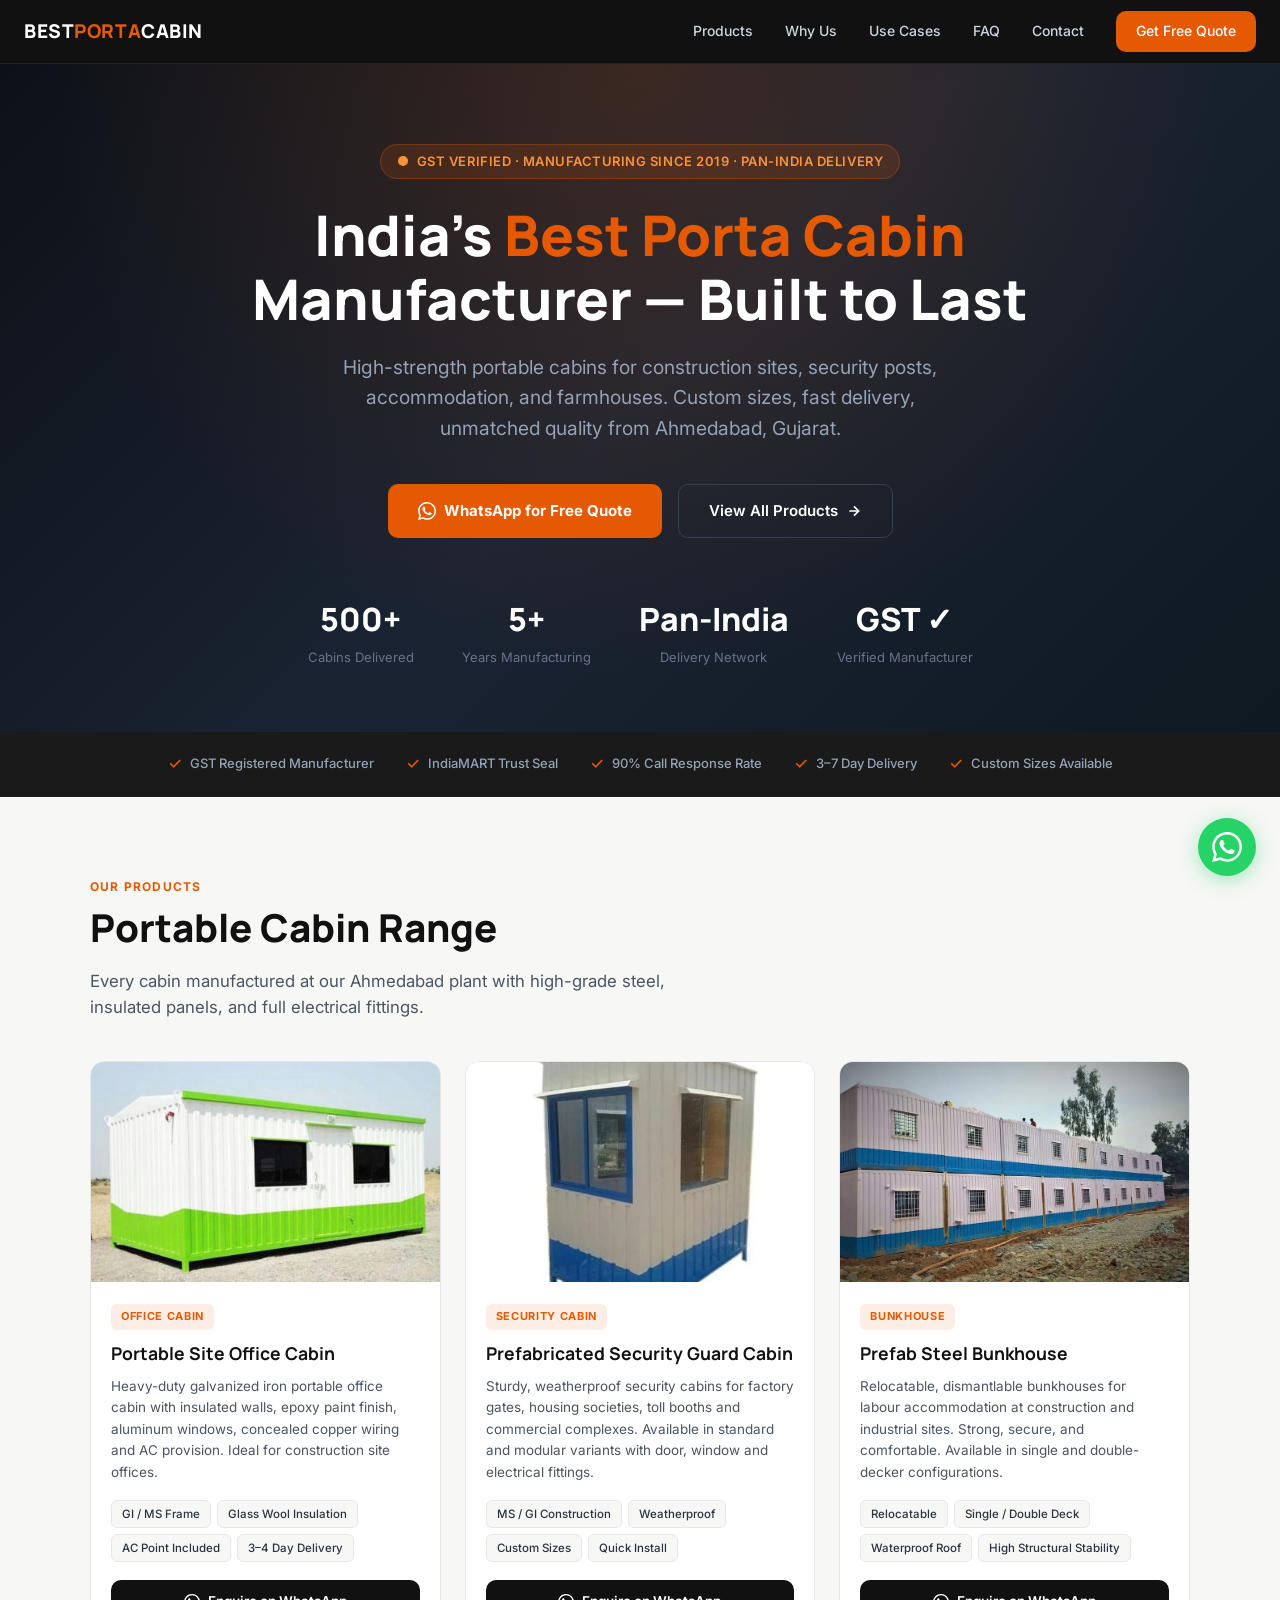
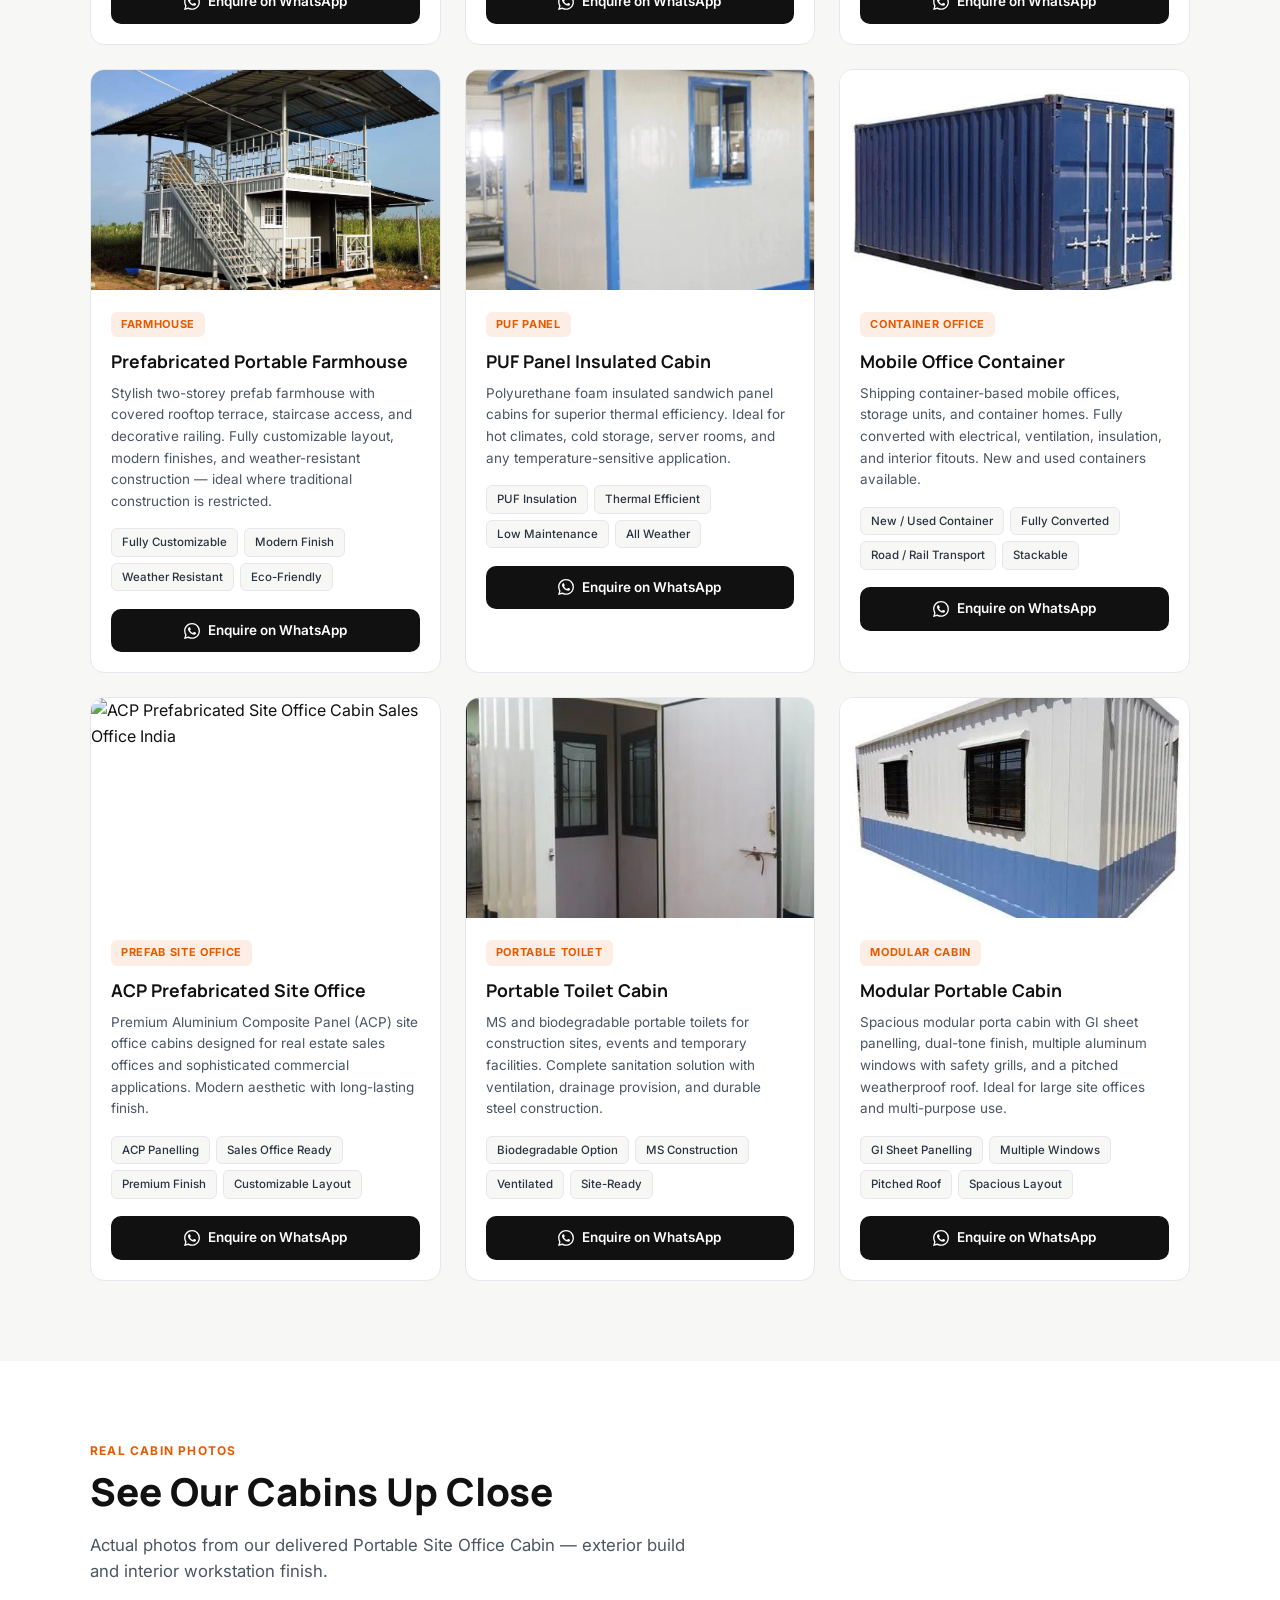
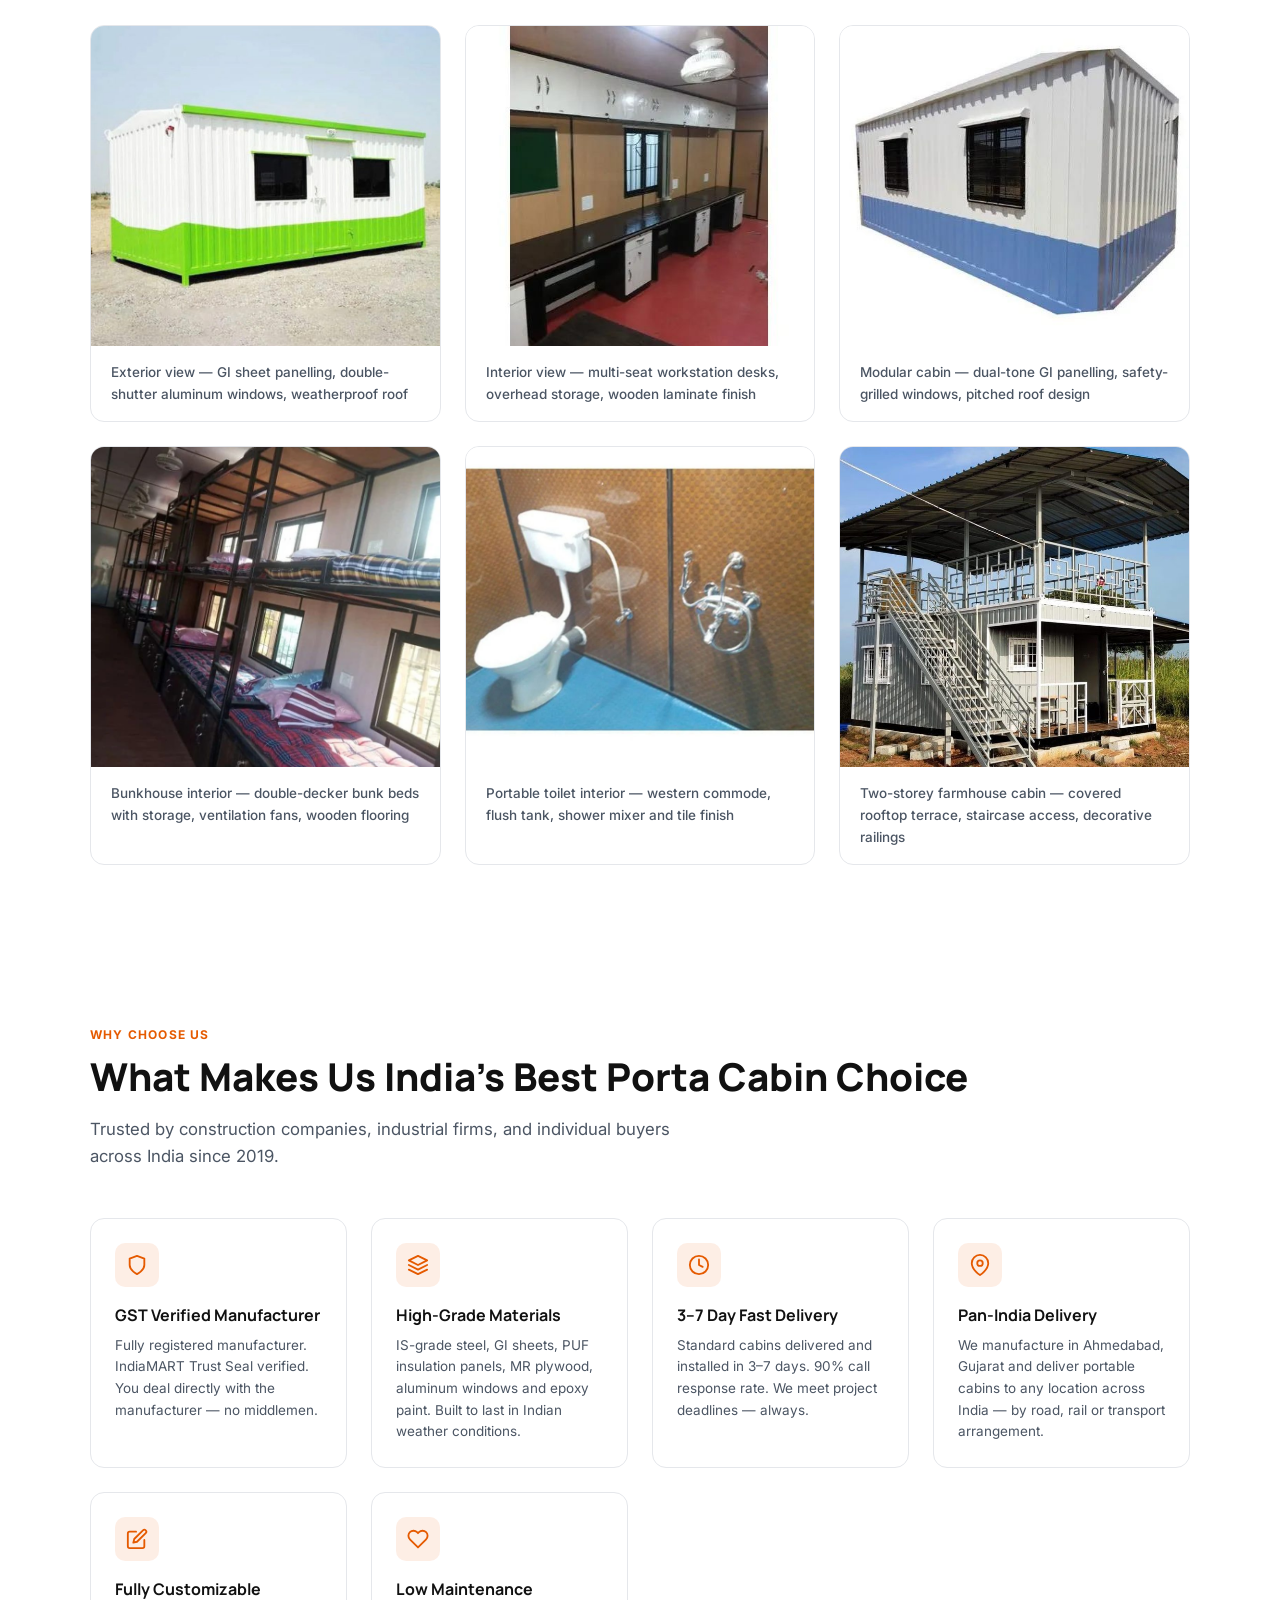
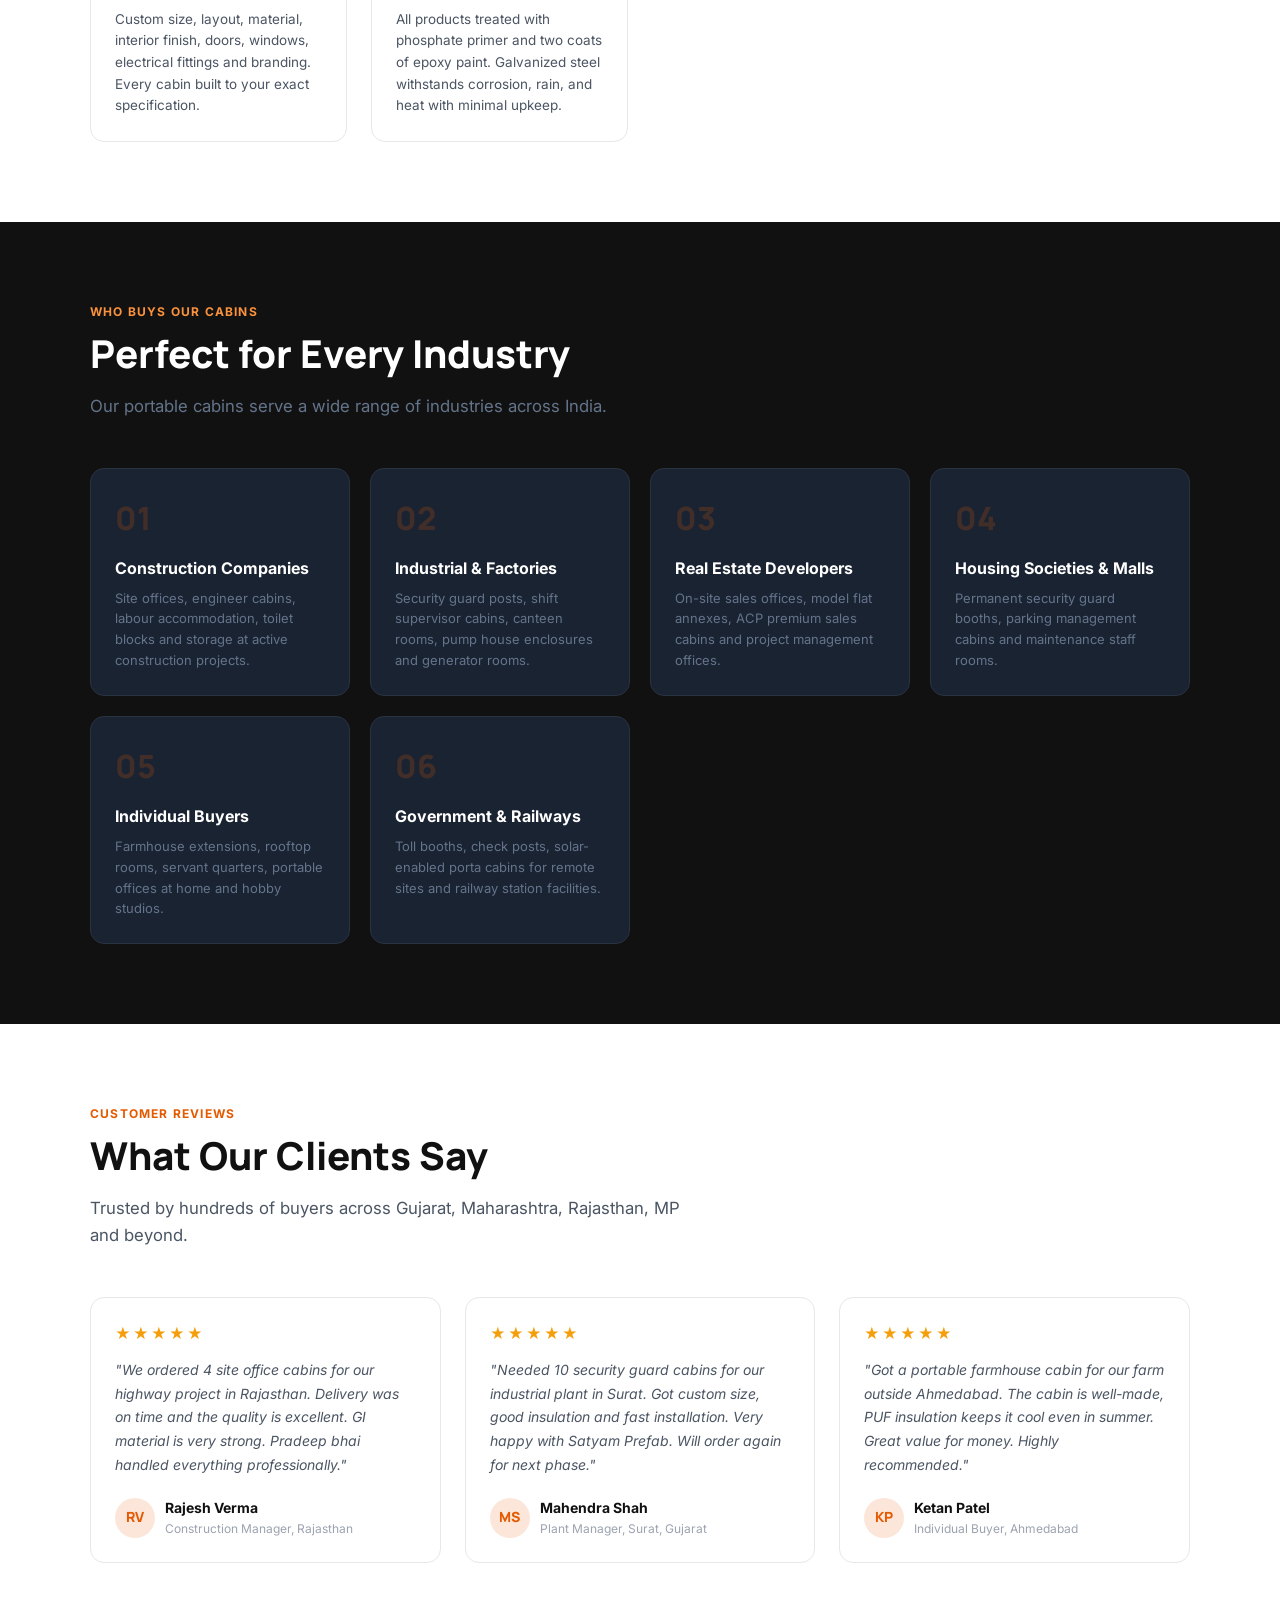
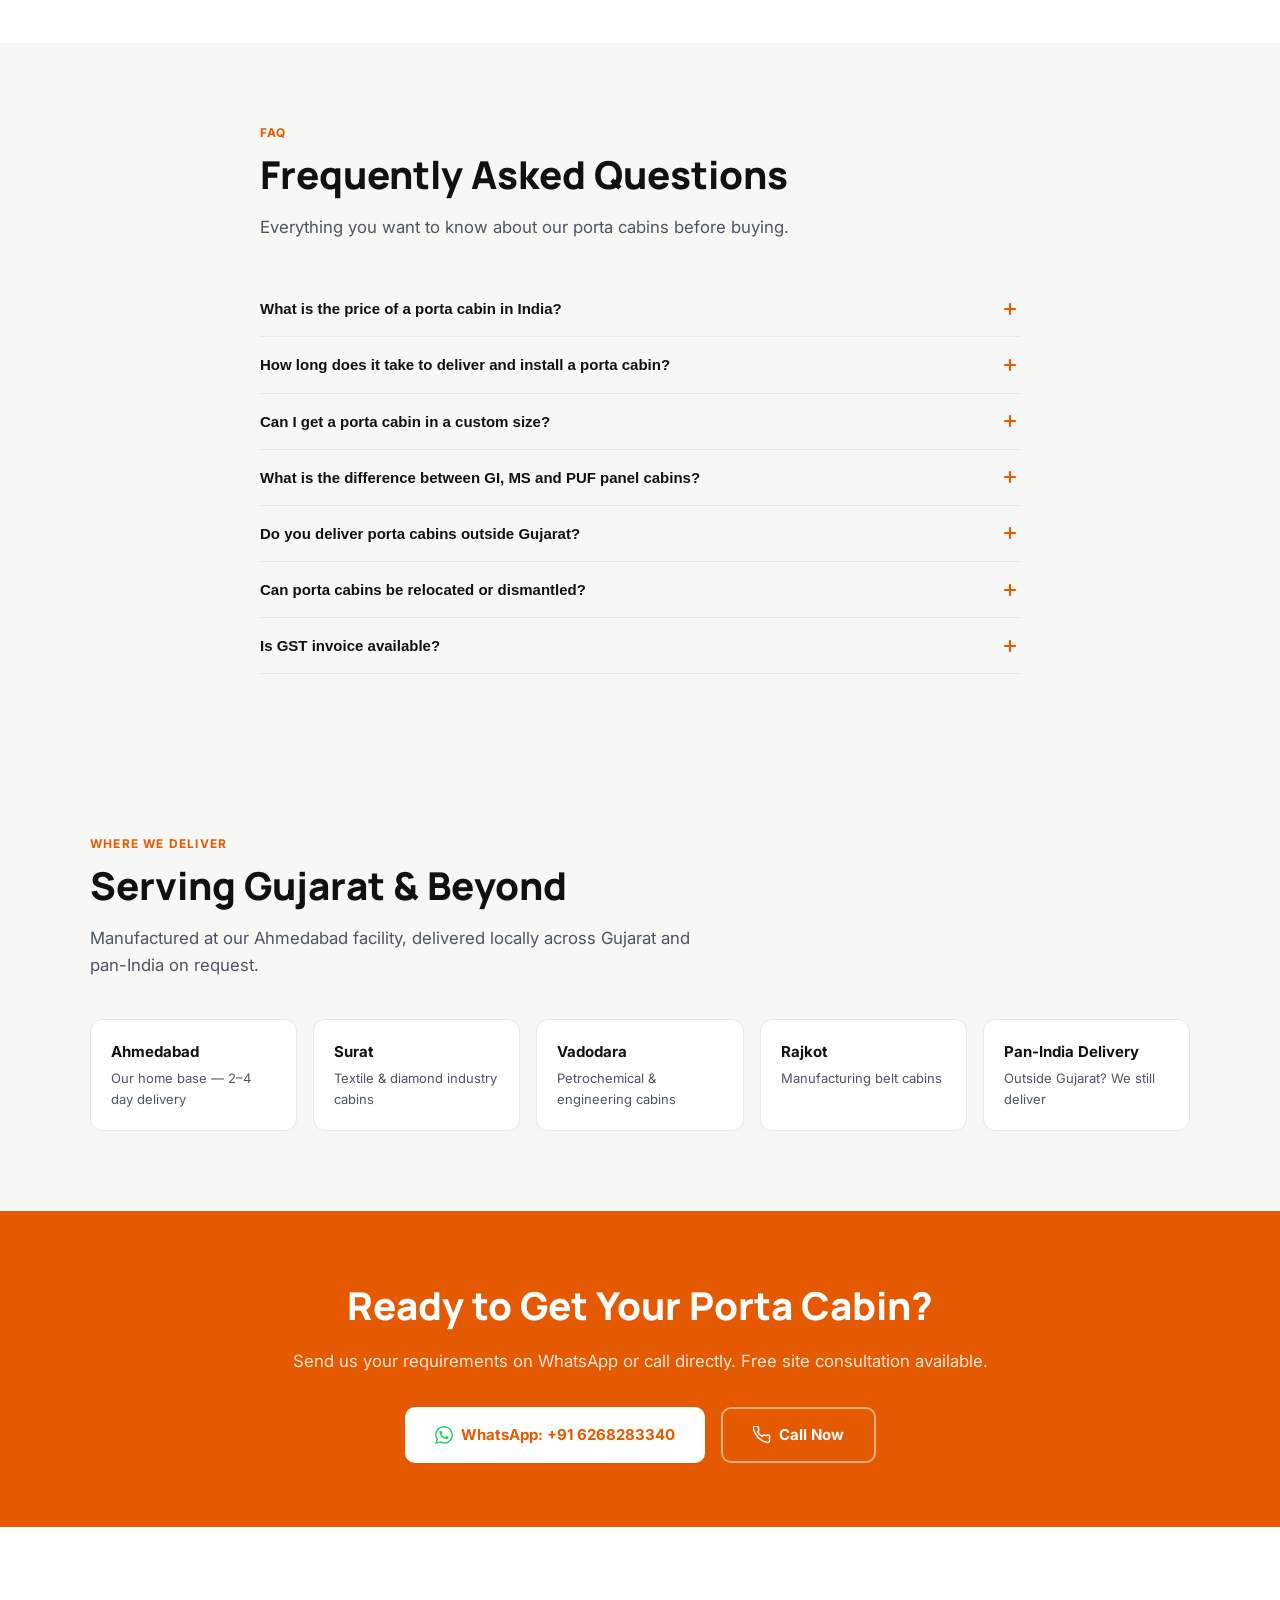
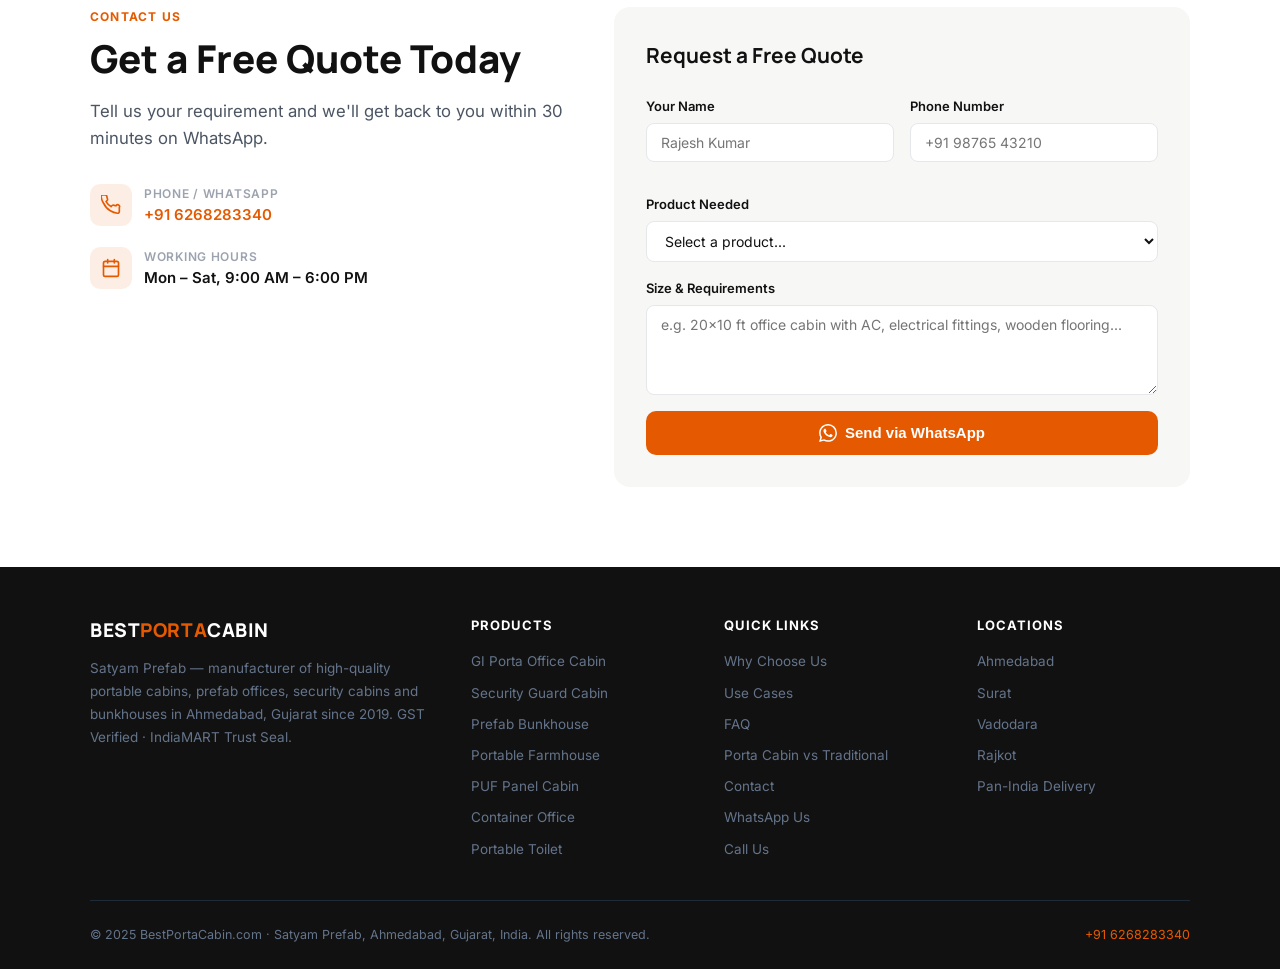
==== bestportacabin-site/index.html @ b705b00f "Add files via upload" ====
<!DOCTYPE html>
<html lang="en">
<head>
  <meta charset="UTF-8" />
  <meta name="viewport" content="width=device-width, initial-scale=1.0" />

  <!-- PRIMARY SEO -->
  <title>Best Porta Cabin Manufacturer in India | Satyam Prefab – Ahmedabad, Gujarat</title>
  <meta name="description" content="Satyam Prefab – India's trusted porta cabin manufacturer in Ahmedabad, Gujarat. High-quality portable office cabins, security guard cabins, bunkhouses, prefab houses & more. Get free quote now." />
  <meta name="keywords" content="porta cabin manufacturer India, portable cabin Ahmedabad, porta cabin Gujarat, portable security cabin, prefab site office cabin, bunkhouse manufacturer, portable farmhouse cabin, GI porta cabin, PUF panel cabin, best porta cabin India" />
  <meta name="robots" content="index, follow, max-image-preview:large, max-snippet:-1, max-video-preview:-1" />
  <link rel="canonical" href="https://www.bestportacabin.com/" />

  <!-- OPEN GRAPH -->
  <meta property="og:type" content="website" />
  <meta property="og:url" content="https://www.bestportacabin.com/" />
  <meta property="og:title" content="Best Porta Cabin Manufacturer in India | Satyam Prefab" />
  <meta property="og:description" content="Premium portable cabins for construction sites, security, accommodation & farmhouses. Manufacturer in Ahmedabad, Gujarat. Pan-India delivery." />
  <meta property="og:image" content="https://www.bestportacabin.com/images/portable-site-office-cabin-exterior-ahmedabad.jpg" />
  <meta property="og:locale" content="en_IN" />
  <meta property="og:site_name" content="Best Porta Cabin – Satyam Prefab" />

  <!-- TWITTER CARD -->
  <meta name="twitter:card" content="summary_large_image" />
  <meta name="twitter:title" content="Best Porta Cabin Manufacturer in India | Satyam Prefab" />
  <meta name="twitter:description" content="Premium portable cabins for offices, security, bunkhouses & farmhouses. Ahmedabad, Gujarat. Pan-India delivery." />
  <meta name="twitter:image" content="https://www.bestportacabin.com/images/portable-site-office-cabin-exterior-ahmedabad.jpg" />

  <!-- SCHEMA: LocalBusiness + Organization -->
  <script type="application/ld+json">
  {
    "@context": "https://schema.org",
    "@graph": [
      {
        "@type": "LocalBusiness",
        "@id": "https://www.bestportacabin.com/#localbusiness",
        "name": "Satyam Prefab – Best Porta Cabin",
        "description": "Manufacturer of high-quality portable cabins, prefab site offices, security guard cabins, bunkhouses, and farmhouse cabins in Ahmedabad, Gujarat, India.",
        "url": "https://www.bestportacabin.com/",
        "telephone": "+916268283340",
        "email": "info@bestportacabin.com",
        "foundingDate": "2019",
        "address": {
          "@type": "PostalAddress",
          "addressLocality": "Ahmedabad",
          "addressRegion": "Gujarat",
          "addressCountry": "IN"
        },
        "openingHoursSpecification": {
          "@type": "OpeningHoursSpecification",
          "dayOfWeek": ["Monday","Tuesday","Wednesday","Thursday","Friday","Saturday"],
          "opens": "09:00",
          "closes": "18:00"
        },
        "priceRange": "₹₹",
        "sameAs": []
      },
      {
        "@type": "WebSite",
        "@id": "https://www.bestportacabin.com/#website",
        "url": "https://www.bestportacabin.com/",
        "name": "Best Porta Cabin",
        "publisher": {"@id": "https://www.bestportacabin.com/#localbusiness"},
        "potentialAction": {
          "@type": "SearchAction",
          "target": {"@type": "EntryPoint","urlTemplate": "https://www.bestportacabin.com/?s={search_term_string}"},
          "query-input": "required name=search_term_string"
        }
      },
      {
        "@type": "FAQPage",
        "mainEntity": [
          {
            "@type": "Question",
            "name": "What is the price of a porta cabin in India?",
            "acceptedAnswer": {"@type": "Answer","text": "Porta cabin prices in India vary by size, material and type. Security cabins start from ₹40,000, office cabins from ₹1,05,000, bunkhouses from ₹1,02,000 and prefab farmhouses from ₹950 per sq ft. Contact us for a free custom quote."}
          },
          {
            "@type": "Question",
            "name": "How long does it take to install a porta cabin?",
            "acceptedAnswer": {"@type": "Answer","text": "Portable cabins are typically delivered and installed within 3–7 days depending on size and location. Our team handles complete installation at your site anywhere in India."}
          },
          {
            "@type": "Question",
            "name": "Can porta cabins be customized?",
            "acceptedAnswer": {"@type": "Answer","text": "Yes. We manufacture fully customized porta cabins to your required size, layout, material (GI, MS, PUF panel, ACP), electrical fittings, doors, windows and interior finish."}
          },
          {
            "@type": "Question",
            "name": "Do you deliver porta cabins across India?",
            "acceptedAnswer": {"@type": "Answer","text": "Yes, Satyam Prefab delivers portable cabins pan-India from our manufacturing unit in Ahmedabad, Gujarat. We serve construction companies, industrial firms, and individual buyers across all states."}
          },
          {
            "@type": "Question",
            "name": "What is a GI porta cabin?",
            "acceptedAnswer": {"@type": "Answer","text": "A GI (Galvanized Iron) porta cabin is built with galvanized steel sheets that are highly corrosion-resistant. These are ideal for long-term outdoor use at construction sites, factories and security posts."}
          },
          {
            "@type": "Question",
            "name": "What is a PUF panel cabin?",
            "acceptedAnswer": {"@type": "Answer","text": "A PUF (Polyurethane Foam) panel cabin uses insulated sandwich panels that provide excellent thermal insulation, making them ideal for hot and cold climates. They are widely used for offices, accommodation and cold storage."}
          }
        ]
      }
    ]
  }
  </script>

  <!-- FONTS -->
  <link rel="preconnect" href="https://fonts.googleapis.com" />
  <link rel="preconnect" href="https://fonts.gstatic.com" crossorigin />
  <link href="https://fonts.googleapis.com/css2?family=Inter:wght@400;500;600;700&family=Manrope:wght@700;800&display=swap" rel="stylesheet" />

  <link rel="stylesheet" href="styles.css" />
</head>
<body>

<!-- NAVIGATION -->
<nav>
  <a href="#" class="nav-logo">Best<span>Porta</span>Cabin</a>
  <div class="nav-links">
    <a href="#products">Products</a>
    <a href="#why-us">Why Us</a>
    <a href="#use-cases">Use Cases</a>
    <a href="#faq">FAQ</a>
    <a href="#contact">Contact</a>
    <a href="https://wa.me/916268283340?text=Hello%2C%20I%20am%20interested%20in%20porta%20cabin%20enquiry" target="_blank" rel="noopener" class="nav-cta">Get Free Quote</a>
  </div>
  <div class="hamburger" onclick="toggleMenu()" aria-label="Open menu">
    <span></span><span></span><span></span>
  </div>
</nav>

<div class="mobile-menu" id="mobileMenu">
  <a href="#products" onclick="closeMenu()">Products</a>
  <a href="#why-us" onclick="closeMenu()">Why Us</a>
  <a href="#use-cases" onclick="closeMenu()">Use Cases</a>
  <a href="#faq" onclick="closeMenu()">FAQ</a>
  <a href="#contact" onclick="closeMenu()">Contact</a>
  <a href="https://wa.me/916268283340?text=Hello%2C%20I%20am%20interested%20in%20porta%20cabin%20enquiry" target="_blank" rel="noopener" style="color: #25D366 !important;">WhatsApp Us</a>
</div>

<!-- HERO -->
<section class="hero" aria-label="Hero section">
  <div class="hero-tag">
    <svg width="12" height="12" viewBox="0 0 12 12" fill="currentColor"><circle cx="6" cy="6" r="5"/></svg>
    GST Verified · Manufacturing Since 2019 · Pan-India Delivery
  </div>
  <h1>India's <em>Best Porta Cabin</em> Manufacturer — Built to Last</h1>
  <p class="hero-sub">High-strength portable cabins for construction sites, security posts, accommodation, and farmhouses. Custom sizes, fast delivery, unmatched quality from Ahmedabad, Gujarat.</p>
  <div class="hero-btns">
    <a href="https://wa.me/916268283340?text=Hello%2C%20I%20want%20a%20free%20quote%20for%20a%20porta%20cabin" target="_blank" rel="noopener" class="btn-primary">
      <svg width="18" height="18" viewBox="0 0 24 24" fill="currentColor"><path d="M17.472 14.382c-.297-.149-1.758-.867-2.03-.967-.273-.099-.471-.148-.67.15-.197.297-.767.966-.94 1.164-.173.199-.347.223-.644.075-.297-.15-1.255-.463-2.39-1.475-.883-.788-1.48-1.761-1.653-2.059-.173-.297-.018-.458.13-.606.134-.133.298-.347.446-.52.149-.174.198-.298.298-.497.099-.198.05-.371-.025-.52-.075-.149-.669-1.612-.916-2.207-.242-.579-.487-.5-.669-.51a12.8 12.8 0 00-.57-.01c-.198 0-.52.074-.792.372-.272.297-1.04 1.016-1.04 2.479 0 1.462 1.065 2.875 1.213 3.074.149.198 2.096 3.2 5.077 4.487.709.306 1.262.489 1.694.625.712.227 1.36.195 1.871.118.571-.085 1.758-.719 2.006-1.413.248-.694.248-1.289.173-1.413-.074-.124-.272-.198-.57-.347m-5.421 7.403h-.004a9.87 9.87 0 01-5.031-1.378l-.361-.214-3.741.982.998-3.648-.235-.374a9.86 9.86 0 01-1.51-5.26c.001-5.45 4.436-9.884 9.888-9.884 2.64 0 5.122 1.03 6.988 2.898a9.825 9.825 0 012.893 6.994c-.003 5.45-4.437 9.884-9.885 9.884m8.413-18.297A11.815 11.815 0 0012.05 0C5.495 0 .16 5.335.157 11.892c0 2.096.547 4.142 1.588 5.945L.057 24l6.305-1.654a11.882 11.882 0 005.683 1.448h.005c6.554 0 11.89-5.335 11.893-11.893a11.821 11.821 0 00-3.48-8.413z"/></svg>
      WhatsApp for Free Quote
    </a>
    <a href="#products" class="btn-outline">
      View All Products
      <svg width="16" height="16" viewBox="0 0 24 24" fill="none" stroke="currentColor" stroke-width="2.5"><path d="M5 12h14M12 5l7 7-7 7"/></svg>
    </a>
  </div>
  <div class="hero-stats">
    <div class="hero-stat">
      <div class="hero-stat-num">500+</div>
      <div class="hero-stat-lbl">Cabins Delivered</div>
    </div>
    <div class="hero-stat">
      <div class="hero-stat-num">5+</div>
      <div class="hero-stat-lbl">Years Manufacturing</div>
    </div>
    <div class="hero-stat">
      <div class="hero-stat-num">Pan-India</div>
      <div class="hero-stat-lbl">Delivery Network</div>
    </div>
    <div class="hero-stat">
      <div class="hero-stat-num">GST ✓</div>
      <div class="hero-stat-lbl">Verified Manufacturer</div>
    </div>
  </div>
</section>

<!-- TRUST BAR -->
<div class="trust-bar">
  <div class="trust-item"><span class="trust-icon">✓</span> GST Registered Manufacturer</div>
  <div class="trust-item"><span class="trust-icon">✓</span> IndiaMART Trust Seal</div>
  <div class="trust-item"><span class="trust-icon">✓</span> 90% Call Response Rate</div>
  <div class="trust-item"><span class="trust-icon">✓</span> 3–7 Day Delivery</div>
  <div class="trust-item"><span class="trust-icon">✓</span> Custom Sizes Available</div>
</div>

<!-- PRODUCTS -->
<section id="products">
  <div class="container">
    <div class="products-header">
      <div>
        <div class="section-eyebrow">Our Products</div>
        <h2 class="section-title">Portable Cabin Range</h2>
        <p class="section-sub">Every cabin manufactured at our Ahmedabad plant with high-grade steel, insulated panels, and full electrical fittings.</p>
      </div>
    </div>
    <div class="product-grid">

      <!-- Product 1 -->
      <article class="product-card" itemscope itemtype="https://schema.org/Product">
        <img class="product-img" src="images/portable-site-office-cabin-exterior-ahmedabad.jpg" alt="Portable Site Office Cabin - Green & White GI Porta Cabin Manufacturer Ahmedabad" loading="lazy" itemprop="image" />
        <div class="product-body">
          <span class="product-tag">Office Cabin</span>
          <h3 class="product-name" itemprop="name">Portable Site Office Cabin</h3>
          <p class="product-desc" itemprop="description">Heavy-duty galvanized iron portable office cabin with insulated walls, epoxy paint finish, aluminum windows, concealed copper wiring and AC provision. Ideal for construction site offices.</p>
          <div class="product-specs">
            <span class="spec-chip">GI / MS Frame</span>
            <span class="spec-chip">Glass Wool Insulation</span>
            <span class="spec-chip">AC Point Included</span>
            <span class="spec-chip">3–4 Day Delivery</span>
          </div>
          <a href="https://wa.me/916268283340?text=Hello%2C%20I%20am%20interested%20in%20GI%20Porta%20Office%20Cabin%20enquiry" target="_blank" rel="noopener" class="product-cta">
            <svg viewBox="0 0 24 24"><path d="M17.472 14.382c-.297-.149-1.758-.867-2.03-.967-.273-.099-.471-.148-.67.15-.197.297-.767.966-.94 1.164-.173.199-.347.223-.644.075-.297-.15-1.255-.463-2.39-1.475-.883-.788-1.48-1.761-1.653-2.059-.173-.297-.018-.458.13-.606.134-.133.298-.347.446-.52.149-.174.198-.298.298-.497.099-.198.05-.371-.025-.52-.075-.149-.669-1.612-.916-2.207-.242-.579-.487-.5-.669-.51a12.8 12.8 0 00-.57-.01c-.198 0-.52.074-.792.372-.272.297-1.04 1.016-1.04 2.479 0 1.462 1.065 2.875 1.213 3.074.149.198 2.096 3.2 5.077 4.487.709.306 1.262.489 1.694.625.712.227 1.36.195 1.871.118.571-.085 1.758-.719 2.006-1.413.248-.694.248-1.289.173-1.413-.074-.124-.272-.198-.57-.347m-5.421 7.403h-.004a9.87 9.87 0 01-5.031-1.378l-.361-.214-3.741.982.998-3.648-.235-.374a9.86 9.86 0 01-1.51-5.26c.001-5.45 4.436-9.884 9.888-9.884 2.64 0 5.122 1.03 6.988 2.898a9.825 9.825 0 012.893 6.994c-.003 5.45-4.437 9.884-9.885 9.884m8.413-18.297A11.815 11.815 0 0012.05 0C5.495 0 .16 5.335.157 11.892c0 2.096.547 4.142 1.588 5.945L.057 24l6.305-1.654a11.882 11.882 0 005.683 1.448h.005c6.554 0 11.89-5.335 11.893-11.893a11.821 11.821 0 00-3.48-8.413z"/></svg>
            Enquire on WhatsApp
          </a>
        </div>
      </article>

      <!-- Product 2 -->
      <article class="product-card" itemscope itemtype="https://schema.org/Product">
        <img class="product-img" src="images/security-readymade-cabin-beige-blue.jpg" alt="Security Readymade Cabin - Beige and Blue Portable Guard Cabin Ahmedabad" loading="lazy" itemprop="image" />
        <div class="product-body">
          <span class="product-tag">Security Cabin</span>
          <h3 class="product-name" itemprop="name">Prefabricated Security Guard Cabin</h3>
          <p class="product-desc" itemprop="description">Sturdy, weatherproof security cabins for factory gates, housing societies, toll booths and commercial complexes. Available in standard and modular variants with door, window and electrical fittings.</p>
          <div class="product-specs">
            <span class="spec-chip">MS / GI Construction</span>
            <span class="spec-chip">Weatherproof</span>
            <span class="spec-chip">Custom Sizes</span>
            <span class="spec-chip">Quick Install</span>
          </div>
          <a href="https://wa.me/916268283340?text=Hello%2C%20I%20am%20interested%20in%20Security%20Guard%20Cabin%20enquiry" target="_blank" rel="noopener" class="product-cta">
            <svg viewBox="0 0 24 24"><path d="M17.472 14.382c-.297-.149-1.758-.867-2.03-.967-.273-.099-.471-.148-.67.15-.197.297-.767.966-.94 1.164-.173.199-.347.223-.644.075-.297-.15-1.255-.463-2.39-1.475-.883-.788-1.48-1.761-1.653-2.059-.173-.297-.018-.458.13-.606.134-.133.298-.347.446-.52.149-.174.198-.298.298-.497.099-.198.05-.371-.025-.52-.075-.149-.669-1.612-.916-2.207-.242-.579-.487-.5-.669-.51a12.8 12.8 0 00-.57-.01c-.198 0-.52.074-.792.372-.272.297-1.04 1.016-1.04 2.479 0 1.462 1.065 2.875 1.213 3.074.149.198 2.096 3.2 5.077 4.487.709.306 1.262.489 1.694.625.712.227 1.36.195 1.871.118.571-.085 1.758-.719 2.006-1.413.248-.694.248-1.289.173-1.413-.074-.124-.272-.198-.57-.347m-5.421 7.403h-.004a9.87 9.87 0 01-5.031-1.378l-.361-.214-3.741.982.998-3.648-.235-.374a9.86 9.86 0 01-1.51-5.26c.001-5.45 4.436-9.884 9.888-9.884 2.64 0 5.122 1.03 6.988 2.898a9.825 9.825 0 012.893 6.994c-.003 5.45-4.437 9.884-9.885 9.884m8.413-18.297A11.815 11.815 0 0012.05 0C5.495 0 .16 5.335.157 11.892c0 2.096.547 4.142 1.588 5.945L.057 24l6.305-1.654a11.882 11.882 0 005.683 1.448h.005c6.554 0 11.89-5.335 11.893-11.893a11.821 11.821 0 00-3.48-8.413z"/></svg>
            Enquire on WhatsApp
          </a>
        </div>
      </article>

      <!-- Product 3 -->
      <article class="product-card" itemscope itemtype="https://schema.org/Product">
        <img class="product-img" src="images/bunkhouse-cabin-double-decker-exterior.jpg" alt="Prefab Steel Bunkhouse - Double Decker Labour Accommodation Cabin Ahmedabad" loading="lazy" itemprop="image" />
        <div class="product-body">
          <span class="product-tag">Bunkhouse</span>
          <h3 class="product-name" itemprop="name">Prefab Steel Bunkhouse</h3>
          <p class="product-desc" itemprop="description">Relocatable, dismantlable bunkhouses for labour accommodation at construction and industrial sites. Strong, secure, and comfortable. Available in single and double-decker configurations.</p>
          <div class="product-specs">
            <span class="spec-chip">Relocatable</span>
            <span class="spec-chip">Single / Double Deck</span>
            <span class="spec-chip">Waterproof Roof</span>
            <span class="spec-chip">High Structural Stability</span>
          </div>
          <a href="https://wa.me/916268283340?text=Hello%2C%20I%20am%20interested%20in%20Bunkhouse%20enquiry" target="_blank" rel="noopener" class="product-cta">
            <svg viewBox="0 0 24 24"><path d="M17.472 14.382c-.297-.149-1.758-.867-2.03-.967-.273-.099-.471-.148-.67.15-.197.297-.767.966-.94 1.164-.173.199-.347.223-.644.075-.297-.15-1.255-.463-2.39-1.475-.883-.788-1.48-1.761-1.653-2.059-.173-.297-.018-.458.13-.606.134-.133.298-.347.446-.52.149-.174.198-.298.298-.497.099-.198.05-.371-.025-.52-.075-.149-.669-1.612-.916-2.207-.242-.579-.487-.5-.669-.51a12.8 12.8 0 00-.57-.01c-.198 0-.52.074-.792.372-.272.297-1.04 1.016-1.04 2.479 0 1.462 1.065 2.875 1.213 3.074.149.198 2.096 3.2 5.077 4.487.709.306 1.262.489 1.694.625.712.227 1.36.195 1.871.118.571-.085 1.758-.719 2.006-1.413.248-.694.248-1.289.173-1.413-.074-.124-.272-.198-.57-.347m-5.421 7.403h-.004a9.87 9.87 0 01-5.031-1.378l-.361-.214-3.741.982.998-3.648-.235-.374a9.86 9.86 0 01-1.51-5.26c.001-5.45 4.436-9.884 9.888-9.884 2.64 0 5.122 1.03 6.988 2.898a9.825 9.825 0 012.893 6.994c-.003 5.45-4.437 9.884-9.885 9.884m8.413-18.297A11.815 11.815 0 0012.05 0C5.495 0 .16 5.335.157 11.892c0 2.096.547 4.142 1.588 5.945L.057 24l6.305-1.654a11.882 11.882 0 005.683 1.448h.005c6.554 0 11.89-5.335 11.893-11.893a11.821 11.821 0 00-3.48-8.413z"/></svg>
            Enquire on WhatsApp
          </a>
        </div>
      </article>

      <!-- Product 4 -->
      <article class="product-card" itemscope itemtype="https://schema.org/Product">
        <img class="product-img" src="images/prefabricated-portable-farmhouse-rooftop-terrace.jpg" alt="Prefabricated Portable Farmhouse - Two Storey Cabin with Rooftop Terrace and Staircase" loading="lazy" itemprop="image" />
        <div class="product-body">
          <span class="product-tag">Farmhouse</span>
          <h3 class="product-name" itemprop="name">Prefabricated Portable Farmhouse</h3>
          <p class="product-desc" itemprop="description">Stylish two-storey prefab farmhouse with covered rooftop terrace, staircase access, and decorative railing. Fully customizable layout, modern finishes, and weather-resistant construction — ideal where traditional construction is restricted.</p>
          <div class="product-specs">
            <span class="spec-chip">Fully Customizable</span>
            <span class="spec-chip">Modern Finish</span>
            <span class="spec-chip">Weather Resistant</span>
            <span class="spec-chip">Eco-Friendly</span>
          </div>
          <a href="https://wa.me/916268283340?text=Hello%2C%20I%20am%20interested%20in%20Portable%20Farmhouse%20Cabin%20enquiry" target="_blank" rel="noopener" class="product-cta">
            <svg viewBox="0 0 24 24"><path d="M17.472 14.382c-.297-.149-1.758-.867-2.03-.967-.273-.099-.471-.148-.67.15-.197.297-.767.966-.94 1.164-.173.199-.347.223-.644.075-.297-.15-1.255-.463-2.39-1.475-.883-.788-1.48-1.761-1.653-2.059-.173-.297-.018-.458.13-.606.134-.133.298-.347.446-.52.149-.174.198-.298.298-.497.099-.198.05-.371-.025-.52-.075-.149-.669-1.612-.916-2.207-.242-.579-.487-.5-.669-.51a12.8 12.8 0 00-.57-.01c-.198 0-.52.074-.792.372-.272.297-1.04 1.016-1.04 2.479 0 1.462 1.065 2.875 1.213 3.074.149.198 2.096 3.2 5.077 4.487.709.306 1.262.489 1.694.625.712.227 1.36.195 1.871.118.571-.085 1.758-.719 2.006-1.413.248-.694.248-1.289.173-1.413-.074-.124-.272-.198-.57-.347m-5.421 7.403h-.004a9.87 9.87 0 01-5.031-1.378l-.361-.214-3.741.982.998-3.648-.235-.374a9.86 9.86 0 01-1.51-5.26c.001-5.45 4.436-9.884 9.888-9.884 2.64 0 5.122 1.03 6.988 2.898a9.825 9.825 0 012.893 6.994c-.003 5.45-4.437 9.884-9.885 9.884m8.413-18.297A11.815 11.815 0 0012.05 0C5.495 0 .16 5.335.157 11.892c0 2.096.547 4.142 1.588 5.945L.057 24l6.305-1.654a11.882 11.882 0 005.683 1.448h.005c6.554 0 11.89-5.335 11.893-11.893a11.821 11.821 0 00-3.48-8.413z"/></svg>
            Enquire on WhatsApp
          </a>
        </div>
      </article>

      <!-- Product 5 -->
      <article class="product-card" itemscope itemtype="https://schema.org/Product">
        <img class="product-img" src="images/puf-panel-insulated-cabin-blue-white.jpg" alt="PUF Panel Insulated Cabin - Blue and White Sandwich Panel Portable Cabin Ahmedabad" loading="lazy" itemprop="image" />
        <div class="product-body">
          <span class="product-tag">PUF Panel</span>
          <h3 class="product-name" itemprop="name">PUF Panel Insulated Cabin</h3>
          <p class="product-desc" itemprop="description">Polyurethane foam insulated sandwich panel cabins for superior thermal efficiency. Ideal for hot climates, cold storage, server rooms, and any temperature-sensitive application.</p>
          <div class="product-specs">
            <span class="spec-chip">PUF Insulation</span>
            <span class="spec-chip">Thermal Efficient</span>
            <span class="spec-chip">Low Maintenance</span>
            <span class="spec-chip">All Weather</span>
          </div>
          <a href="https://wa.me/916268283340?text=Hello%2C%20I%20am%20interested%20in%20PUF%20Panel%20Cabin%20enquiry" target="_blank" rel="noopener" class="product-cta">
            <svg viewBox="0 0 24 24"><path d="M17.472 14.382c-.297-.149-1.758-.867-2.03-.967-.273-.099-.471-.148-.67.15-.197.297-.767.966-.94 1.164-.173.199-.347.223-.644.075-.297-.15-1.255-.463-2.39-1.475-.883-.788-1.48-1.761-1.653-2.059-.173-.297-.018-.458.13-.606.134-.133.298-.347.446-.52.149-.174.198-.298.298-.497.099-.198.05-.371-.025-.52-.075-.149-.669-1.612-.916-2.207-.242-.579-.487-.5-.669-.51a12.8 12.8 0 00-.57-.01c-.198 0-.52.074-.792.372-.272.297-1.04 1.016-1.04 2.479 0 1.462 1.065 2.875 1.213 3.074.149.198 2.096 3.2 5.077 4.487.709.306 1.262.489 1.694.625.712.227 1.36.195 1.871.118.571-.085 1.758-.719 2.006-1.413.248-.694.248-1.289.173-1.413-.074-.124-.272-.198-.57-.347m-5.421 7.403h-.004a9.87 9.87 0 01-5.031-1.378l-.361-.214-3.741.982.998-3.648-.235-.374a9.86 9.86 0 01-1.51-5.26c.001-5.45 4.436-9.884 9.888-9.884 2.64 0 5.122 1.03 6.988 2.898a9.825 9.825 0 012.893 6.994c-.003 5.45-4.437 9.884-9.885 9.884m8.413-18.297A11.815 11.815 0 0012.05 0C5.495 0 .16 5.335.157 11.892c0 2.096.547 4.142 1.588 5.945L.057 24l6.305-1.654a11.882 11.882 0 005.683 1.448h.005c6.554 0 11.89-5.335 11.893-11.893a11.821 11.821 0 00-3.48-8.413z"/></svg>
            Enquire on WhatsApp
          </a>
        </div>
      </article>

      <!-- Product 6 -->
      <article class="product-card" itemscope itemtype="https://schema.org/Product">
        <img class="product-img" src="images/storage-shipping-container-blue.jpg" alt="Storage Shipping Container - Used Steel Cargo Container for Sale Ahmedabad" loading="lazy" itemprop="image" />
        <div class="product-body">
          <span class="product-tag">Container Office</span>
          <h3 class="product-name" itemprop="name">Mobile Office Container</h3>
          <p class="product-desc" itemprop="description">Shipping container-based mobile offices, storage units, and container homes. Fully converted with electrical, ventilation, insulation, and interior fitouts. New and used containers available.</p>
          <div class="product-specs">
            <span class="spec-chip">New / Used Container</span>
            <span class="spec-chip">Fully Converted</span>
            <span class="spec-chip">Road / Rail Transport</span>
            <span class="spec-chip">Stackable</span>
          </div>
          <a href="https://wa.me/916268283340?text=Hello%2C%20I%20am%20interested%20in%20Mobile%20Office%20Container%20enquiry" target="_blank" rel="noopener" class="product-cta">
            <svg viewBox="0 0 24 24"><path d="M17.472 14.382c-.297-.149-1.758-.867-2.03-.967-.273-.099-.471-.148-.67.15-.197.297-.767.966-.94 1.164-.173.199-.347.223-.644.075-.297-.15-1.255-.463-2.39-1.475-.883-.788-1.48-1.761-1.653-2.059-.173-.297-.018-.458.13-.606.134-.133.298-.347.446-.52.149-.174.198-.298.298-.497.099-.198.05-.371-.025-.52-.075-.149-.669-1.612-.916-2.207-.242-.579-.487-.5-.669-.51a12.8 12.8 0 00-.57-.01c-.198 0-.52.074-.792.372-.272.297-1.04 1.016-1.04 2.479 0 1.462 1.065 2.875 1.213 3.074.149.198 2.096 3.2 5.077 4.487.709.306 1.262.489 1.694.625.712.227 1.36.195 1.871.118.571-.085 1.758-.719 2.006-1.413.248-.694.248-1.289.173-1.413-.074-.124-.272-.198-.57-.347m-5.421 7.403h-.004a9.87 9.87 0 01-5.031-1.378l-.361-.214-3.741.982.998-3.648-.235-.374a9.86 9.86 0 01-1.51-5.26c.001-5.45 4.436-9.884 9.888-9.884 2.64 0 5.122 1.03 6.988 2.898a9.825 9.825 0 012.893 6.994c-.003 5.45-4.437 9.884-9.885 9.884m8.413-18.297A11.815 11.815 0 0012.05 0C5.495 0 .16 5.335.157 11.892c0 2.096.547 4.142 1.588 5.945L.057 24l6.305-1.654a11.882 11.882 0 005.683 1.448h.005c6.554 0 11.89-5.335 11.893-11.893a11.821 11.821 0 00-3.48-8.413z"/></svg>
            Enquire on WhatsApp
          </a>
        </div>
      </article>

      <!-- Product 7 -->
      <article class="product-card" itemscope itemtype="https://schema.org/Product">
        <img class="product-img" src="https://images.unsplash.com/photo-1602941525421-8f8b81d3edbb?w=600&q=80&auto=format&fit=crop" alt="ACP Prefabricated Site Office Cabin Sales Office India" loading="lazy" itemprop="image" />
        <div class="product-body">
          <span class="product-tag">Prefab Site Office</span>
          <h3 class="product-name" itemprop="name">ACP Prefabricated Site Office</h3>
          <p class="product-desc" itemprop="description">Premium Aluminium Composite Panel (ACP) site office cabins designed for real estate sales offices and sophisticated commercial applications. Modern aesthetic with long-lasting finish.</p>
          <div class="product-specs">
            <span class="spec-chip">ACP Panelling</span>
            <span class="spec-chip">Sales Office Ready</span>
            <span class="spec-chip">Premium Finish</span>
            <span class="spec-chip">Customizable Layout</span>
          </div>
          <a href="https://wa.me/916268283340?text=Hello%2C%20I%20am%20interested%20in%20ACP%20Site%20Office%20Cabin%20enquiry" target="_blank" rel="noopener" class="product-cta">
            <svg viewBox="0 0 24 24"><path d="M17.472 14.382c-.297-.149-1.758-.867-2.03-.967-.273-.099-.471-.148-.67.15-.197.297-.767.966-.94 1.164-.173.199-.347.223-.644.075-.297-.15-1.255-.463-2.39-1.475-.883-.788-1.48-1.761-1.653-2.059-.173-.297-.018-.458.13-.606.134-.133.298-.347.446-.52.149-.174.198-.298.298-.497.099-.198.05-.371-.025-.52-.075-.149-.669-1.612-.916-2.207-.242-.579-.487-.5-.669-.51a12.8 12.8 0 00-.57-.01c-.198 0-.52.074-.792.372-.272.297-1.04 1.016-1.04 2.479 0 1.462 1.065 2.875 1.213 3.074.149.198 2.096 3.2 5.077 4.487.709.306 1.262.489 1.694.625.712.227 1.36.195 1.871.118.571-.085 1.758-.719 2.006-1.413.248-.694.248-1.289.173-1.413-.074-.124-.272-.198-.57-.347m-5.421 7.403h-.004a9.87 9.87 0 01-5.031-1.378l-.361-.214-3.741.982.998-3.648-.235-.374a9.86 9.86 0 01-1.51-5.26c.001-5.45 4.436-9.884 9.888-9.884 2.64 0 5.122 1.03 6.988 2.898a9.825 9.825 0 012.893 6.994c-.003 5.45-4.437 9.884-9.885 9.884m8.413-18.297A11.815 11.815 0 0012.05 0C5.495 0 .16 5.335.157 11.892c0 2.096.547 4.142 1.588 5.945L.057 24l6.305-1.654a11.882 11.882 0 005.683 1.448h.005c6.554 0 11.89-5.335 11.893-11.893a11.821 11.821 0 00-3.48-8.413z"/></svg>
            Enquire on WhatsApp
          </a>
        </div>
      </article>

      <!-- Product 8 -->
      <article class="product-card" itemscope itemtype="https://schema.org/Product">
        <img class="product-img" src="images/ms-portable-toilet-cabin-exterior.jpg" alt="MS Portable Toilet Cabin - White and Blue Steel Toilet Unit Ahmedabad" loading="lazy" itemprop="image" />
        <div class="product-body">
          <span class="product-tag">Portable Toilet</span>
          <h3 class="product-name" itemprop="name">Portable Toilet Cabin</h3>
          <p class="product-desc" itemprop="description">MS and biodegradable portable toilets for construction sites, events and temporary facilities. Complete sanitation solution with ventilation, drainage provision, and durable steel construction.</p>
          <div class="product-specs">
            <span class="spec-chip">Biodegradable Option</span>
            <span class="spec-chip">MS Construction</span>
            <span class="spec-chip">Ventilated</span>
            <span class="spec-chip">Site-Ready</span>
          </div>
          <a href="https://wa.me/916268283340?text=Hello%2C%20I%20am%20interested%20in%20Portable%20Toilet%20Cabin%20enquiry" target="_blank" rel="noopener" class="product-cta">
            <svg viewBox="0 0 24 24"><path d="M17.472 14.382c-.297-.149-1.758-.867-2.03-.967-.273-.099-.471-.148-.67.15-.197.297-.767.966-.94 1.164-.173.199-.347.223-.644.075-.297-.15-1.255-.463-2.39-1.475-.883-.788-1.48-1.761-1.653-2.059-.173-.297-.018-.458.13-.606.134-.133.298-.347.446-.52.149-.174.198-.298.298-.497.099-.198.05-.371-.025-.52-.075-.149-.669-1.612-.916-2.207-.242-.579-.487-.5-.669-.51a12.8 12.8 0 00-.57-.01c-.198 0-.52.074-.792.372-.272.297-1.04 1.016-1.04 2.479 0 1.462 1.065 2.875 1.213 3.074.149.198 2.096 3.2 5.077 4.487.709.306 1.262.489 1.694.625.712.227 1.36.195 1.871.118.571-.085 1.758-.719 2.006-1.413.248-.694.248-1.289.173-1.413-.074-.124-.272-.198-.57-.347m-5.421 7.403h-.004a9.87 9.87 0 01-5.031-1.378l-.361-.214-3.741.982.998-3.648-.235-.374a9.86 9.86 0 01-1.51-5.26c.001-5.45 4.436-9.884 9.888-9.884 2.64 0 5.122 1.03 6.988 2.898a9.825 9.825 0 012.893 6.994c-.003 5.45-4.437 9.884-9.885 9.884m8.413-18.297A11.815 11.815 0 0012.05 0C5.495 0 .16 5.335.157 11.892c0 2.096.547 4.142 1.588 5.945L.057 24l6.305-1.654a11.882 11.882 0 005.683 1.448h.005c6.554 0 11.89-5.335 11.893-11.893a11.821 11.821 0 00-3.48-8.413z"/></svg>
            Enquire on WhatsApp
          </a>
        </div>
      </article>

      <!-- Product 9 -->
      <article class="product-card" itemscope itemtype="https://schema.org/Product">
        <img class="product-img" src="images/modular-portable-cabin-blue-white.jpg" alt="Modular Portable Cabin - Blue and White GI Sheet Multi-Storey Porta Cabin Ahmedabad" loading="lazy" itemprop="image" />
        <div class="product-body">
          <span class="product-tag">Modular Cabin</span>
          <h3 class="product-name" itemprop="name">Modular Portable Cabin</h3>
          <p class="product-desc" itemprop="description">Spacious modular porta cabin with GI sheet panelling, dual-tone finish, multiple aluminum windows with safety grills, and a pitched weatherproof roof. Ideal for large site offices and multi-purpose use.</p>
          <div class="product-specs">
            <span class="spec-chip">GI Sheet Panelling</span>
            <span class="spec-chip">Multiple Windows</span>
            <span class="spec-chip">Pitched Roof</span>
            <span class="spec-chip">Spacious Layout</span>
          </div>
          <a href="https://wa.me/916268283340?text=Hello%2C%20I%20am%20interested%20in%20Multi%20Storey%20Porta%20Cabin%20enquiry" target="_blank" rel="noopener" class="product-cta">
            <svg viewBox="0 0 24 24"><path d="M17.472 14.382c-.297-.149-1.758-.867-2.03-.967-.273-.099-.471-.148-.67.15-.197.297-.767.966-.94 1.164-.173.199-.347.223-.644.075-.297-.15-1.255-.463-2.39-1.475-.883-.788-1.48-1.761-1.653-2.059-.173-.297-.018-.458.13-.606.134-.133.298-.347.446-.52.149-.174.198-.298.298-.497.099-.198.05-.371-.025-.52-.075-.149-.669-1.612-.916-2.207-.242-.579-.487-.5-.669-.51a12.8 12.8 0 00-.57-.01c-.198 0-.52.074-.792.372-.272.297-1.04 1.016-1.04 2.479 0 1.462 1.065 2.875 1.213 3.074.149.198 2.096 3.2 5.077 4.487.709.306 1.262.489 1.694.625.712.227 1.36.195 1.871.118.571-.085 1.758-.719 2.006-1.413.248-.694.248-1.289.173-1.413-.074-.124-.272-.198-.57-.347m-5.421 7.403h-.004a9.87 9.87 0 01-5.031-1.378l-.361-.214-3.741.982.998-3.648-.235-.374a9.86 9.86 0 01-1.51-5.26c.001-5.45 4.436-9.884 9.888-9.884 2.64 0 5.122 1.03 6.988 2.898a9.825 9.825 0 012.893 6.994c-.003 5.45-4.437 9.884-9.885 9.884m8.413-18.297A11.815 11.815 0 0012.05 0C5.495 0 .16 5.335.157 11.892c0 2.096.547 4.142 1.588 5.945L.057 24l6.305-1.654a11.882 11.882 0 005.683 1.448h.005c6.554 0 11.89-5.335 11.893-11.893a11.821 11.821 0 00-3.48-8.413z"/></svg>
            Enquire on WhatsApp
          </a>
        </div>
      </article>

    </div>
  </div>
</section>

<!-- GALLERY -->
<section id="gallery" style="background: var(--white);">
  <div class="container">
    <div class="section-eyebrow">Real Cabin Photos</div>
    <h2 class="section-title">See Our Cabins Up Close</h2>
    <p class="section-sub">Actual photos from our delivered Portable Site Office Cabin — exterior build and interior workstation finish.</p>
    <div style="display:grid; grid-template-columns: repeat(auto-fit, minmax(320px,1fr)); gap:1.5rem; margin-top:2.5rem;">
      <figure style="margin:0; border-radius:14px; overflow:hidden; border:1px solid var(--border);">
        <img src="images/portable-site-office-cabin-exterior-ahmedabad.jpg" alt="Portable Site Office Cabin Exterior - Green and White GI Sheet Finish Ahmedabad" loading="lazy" style="width:100%; height:320px; object-fit:cover;" />
        <figcaption style="padding:1rem 1.25rem; font-size:13.5px; color:var(--gray); font-weight:500;">Exterior view — GI sheet panelling, double-shutter aluminum windows, weatherproof roof</figcaption>
      </figure>
      <figure style="margin:0; border-radius:14px; overflow:hidden; border:1px solid var(--border);">
        <img src="images/portable-site-office-cabin-interior-workstation.jpg" alt="Portable Site Office Cabin Interior - Workstation Desks and Storage Cabinets" loading="lazy" style="width:100%; height:320px; object-fit:cover;" />
        <figcaption style="padding:1rem 1.25rem; font-size:13.5px; color:var(--gray); font-weight:500;">Interior view — multi-seat workstation desks, overhead storage, wooden laminate finish</figcaption>
      </figure>
      <figure style="margin:0; border-radius:14px; overflow:hidden; border:1px solid var(--border);">
        <img src="images/modular-portable-cabin-blue-white.jpg" alt="Modular Portable Cabin - Blue and White Finish with Multiple Windows" loading="lazy" style="width:100%; height:320px; object-fit:cover;" />
        <figcaption style="padding:1rem 1.25rem; font-size:13.5px; color:var(--gray); font-weight:500;">Modular cabin — dual-tone GI panelling, safety-grilled windows, pitched roof design</figcaption>
      </figure>
      <figure style="margin:0; border-radius:14px; overflow:hidden; border:1px solid var(--border);">
        <img src="images/bunkhouse-cabin-bunk-beds-interior.jpg" alt="Prefab Steel Bunkhouse Interior - Double Decker Bunk Beds Labour Accommodation" loading="lazy" style="width:100%; height:320px; object-fit:cover;" />
        <figcaption style="padding:1rem 1.25rem; font-size:13.5px; color:var(--gray); font-weight:500;">Bunkhouse interior — double-decker bunk beds with storage, ventilation fans, wooden flooring</figcaption>
      </figure>
      <figure style="margin:0; border-radius:14px; overflow:hidden; border:1px solid var(--border);">
        <img src="images/ms-portable-toilet-cabin-fittings-interior.jpg" alt="MS Portable Toilet Cabin Interior - Western Commode and Shower Fittings" loading="lazy" style="width:100%; height:320px; object-fit:cover;" />
        <figcaption style="padding:1rem 1.25rem; font-size:13.5px; color:var(--gray); font-weight:500;">Portable toilet interior — western commode, flush tank, shower mixer and tile finish</figcaption>
      </figure>
      <figure style="margin:0; border-radius:14px; overflow:hidden; border:1px solid var(--border);">
        <img src="images/prefabricated-portable-farmhouse-rooftop-terrace.jpg" alt="Prefabricated Portable Farmhouse with Rooftop Terrace and Staircase" loading="lazy" style="width:100%; height:320px; object-fit:cover;" />
        <figcaption style="padding:1rem 1.25rem; font-size:13.5px; color:var(--gray); font-weight:500;">Two-storey farmhouse cabin — covered rooftop terrace, staircase access, decorative railings</figcaption>
      </figure>
    </div>
  </div>
</section>
<section id="why-us">
  <div class="container">
    <div class="section-eyebrow">Why Choose Us</div>
    <h2 class="section-title">What Makes Us India's Best Porta Cabin Choice</h2>
    <p class="section-sub">Trusted by construction companies, industrial firms, and individual buyers across India since 2019.</p>
    <div class="why-grid">
      <div class="why-card">
        <div class="why-icon">
          <svg viewBox="0 0 24 24"><path d="M12 22s8-4 8-10V5l-8-3-8 3v7c0 6 8 10 8 10z"/></svg>
        </div>
        <div class="why-title">GST Verified Manufacturer</div>
        <div class="why-desc">Fully registered manufacturer. IndiaMART Trust Seal verified. You deal directly with the manufacturer — no middlemen.</div>
      </div>
      <div class="why-card">
        <div class="why-icon">
          <svg viewBox="0 0 24 24"><path d="M12 2L2 7l10 5 10-5-10-5zM2 17l10 5 10-5M2 12l10 5 10-5"/></svg>
        </div>
        <div class="why-title">High-Grade Materials</div>
        <div class="why-desc">IS-grade steel, GI sheets, PUF insulation panels, MR plywood, aluminum windows and epoxy paint. Built to last in Indian weather conditions.</div>
      </div>
      <div class="why-card">
        <div class="why-icon">
          <svg viewBox="0 0 24 24"><circle cx="12" cy="12" r="10"/><path d="M12 6v6l4 2"/></svg>
        </div>
        <div class="why-title">3–7 Day Fast Delivery</div>
        <div class="why-desc">Standard cabins delivered and installed in 3–7 days. 90% call response rate. We meet project deadlines — always.</div>
      </div>
      <div class="why-card">
        <div class="why-icon">
          <svg viewBox="0 0 24 24"><path d="M21 10c0 7-9 13-9 13s-9-6-9-13a9 9 0 0118 0z"/><circle cx="12" cy="10" r="3"/></svg>
        </div>
        <div class="why-title">Pan-India Delivery</div>
        <div class="why-desc">We manufacture in Ahmedabad, Gujarat and deliver portable cabins to any location across India — by road, rail or transport arrangement.</div>
      </div>
      <div class="why-card">
        <div class="why-icon">
          <svg viewBox="0 0 24 24"><path d="M11 4H4a2 2 0 00-2 2v14a2 2 0 002 2h14a2 2 0 002-2v-7"/><path d="M18.5 2.5a2.121 2.121 0 013 3L12 15l-4 1 1-4 9.5-9.5z"/></svg>
        </div>
        <div class="why-title">Fully Customizable</div>
        <div class="why-desc">Custom size, layout, material, interior finish, doors, windows, electrical fittings and branding. Every cabin built to your exact specification.</div>
      </div>
      <div class="why-card">
        <div class="why-icon">
          <svg viewBox="0 0 24 24"><path d="M20.84 4.61a5.5 5.5 0 00-7.78 0L12 5.67l-1.06-1.06a5.5 5.5 0 00-7.78 7.78l1.06 1.06L12 21.23l7.78-7.78 1.06-1.06a5.5 5.5 0 000-7.78z"/></svg>
        </div>
        <div class="why-title">Low Maintenance</div>
        <div class="why-desc">All products treated with phosphate primer and two coats of epoxy paint. Galvanized steel withstands corrosion, rain, and heat with minimal upkeep.</div>
      </div>
    </div>
  </div>
</section>

<!-- USE CASES -->
<section id="use-cases">
  <div class="container">
    <div class="section-eyebrow" style="color:#FB923C;">Who Buys Our Cabins</div>
    <h2 class="section-title">Perfect for Every Industry</h2>
    <p class="section-sub">Our portable cabins serve a wide range of industries across India.</p>
    <div class="use-grid">
      <div class="use-card">
        <div class="use-num">01</div>
        <div class="use-title">Construction Companies</div>
        <div class="use-desc">Site offices, engineer cabins, labour accommodation, toilet blocks and storage at active construction projects.</div>
      </div>
      <div class="use-card">
        <div class="use-num">02</div>
        <div class="use-title">Industrial & Factories</div>
        <div class="use-desc">Security guard posts, shift supervisor cabins, canteen rooms, pump house enclosures and generator rooms.</div>
      </div>
      <div class="use-card">
        <div class="use-num">03</div>
        <div class="use-title">Real Estate Developers</div>
        <div class="use-desc">On-site sales offices, model flat annexes, ACP premium sales cabins and project management offices.</div>
      </div>
      <div class="use-card">
        <div class="use-num">04</div>
        <div class="use-title">Housing Societies & Malls</div>
        <div class="use-desc">Permanent security guard booths, parking management cabins and maintenance staff rooms.</div>
      </div>
      <div class="use-card">
        <div class="use-num">05</div>
        <div class="use-title">Individual Buyers</div>
        <div class="use-desc">Farmhouse extensions, rooftop rooms, servant quarters, portable offices at home and hobby studios.</div>
      </div>
      <div class="use-card">
        <div class="use-num">06</div>
        <div class="use-title">Government & Railways</div>
        <div class="use-desc">Toll booths, check posts, solar-enabled porta cabins for remote sites and railway station facilities.</div>
      </div>
    </div>
  </div>
</section>

<!-- TESTIMONIALS -->
<section id="testimonials">
  <div class="container">
    <div class="section-eyebrow">Customer Reviews</div>
    <h2 class="section-title">What Our Clients Say</h2>
    <p class="section-sub">Trusted by hundreds of buyers across Gujarat, Maharashtra, Rajasthan, MP and beyond.</p>
    <div class="testimonials-grid">
      <div class="testi-card">
        <div class="stars">★★★★★</div>
        <p class="testi-text">"We ordered 4 site office cabins for our highway project in Rajasthan. Delivery was on time and the quality is excellent. GI material is very strong. Pradeep bhai handled everything professionally."</p>
        <div class="testi-author">
          <div class="testi-avatar">RV</div>
          <div>
            <div class="testi-name">Rajesh Verma</div>
            <div class="testi-role">Construction Manager, Rajasthan</div>
          </div>
        </div>
      </div>
      <div class="testi-card">
        <div class="stars">★★★★★</div>
        <p class="testi-text">"Needed 10 security guard cabins for our industrial plant in Surat. Got custom size, good insulation and fast installation. Very happy with Satyam Prefab. Will order again for next phase."</p>
        <div class="testi-author">
          <div class="testi-avatar">MS</div>
          <div>
            <div class="testi-name">Mahendra Shah</div>
            <div class="testi-role">Plant Manager, Surat, Gujarat</div>
          </div>
        </div>
      </div>
      <div class="testi-card">
        <div class="stars">★★★★★</div>
        <p class="testi-text">"Got a portable farmhouse cabin for our farm outside Ahmedabad. The cabin is well-made, PUF insulation keeps it cool even in summer. Great value for money. Highly recommended."</p>
        <div class="testi-author">
          <div class="testi-avatar">KP</div>
          <div>
            <div class="testi-name">Ketan Patel</div>
            <div class="testi-role">Individual Buyer, Ahmedabad</div>
          </div>
        </div>
      </div>
    </div>
  </div>
</section>

<!-- FAQ -->
<section id="faq">
  <div class="container" style="max-width: 760px;">
    <div class="section-eyebrow">FAQ</div>
    <h2 class="section-title">Frequently Asked Questions</h2>
    <p class="section-sub">Everything you want to know about our porta cabins before buying.</p>
    <div class="faq-list">
      <div class="faq-item">
        <button class="faq-q" onclick="toggleFaq(this)" aria-expanded="false">
          What is the price of a porta cabin in India?
          <svg viewBox="0 0 24 24" stroke-width="2.5" stroke="currentColor"><line x1="12" y1="5" x2="12" y2="19"/><line x1="5" y1="12" x2="19" y2="12"/></svg>
        </button>
        <div class="faq-a">Porta cabin prices vary by type and size. Security cabins start from ₹40,000, portable office cabins from ₹1,05,000, bunkhouses from ₹1,02,000, and prefab farmhouses from ₹950 per sq ft. We do not display fixed prices as every order is custom. Contact us on WhatsApp for a free, no-obligation quote.</div>
      </div>
      <div class="faq-item">
        <button class="faq-q" onclick="toggleFaq(this)" aria-expanded="false">
          How long does it take to deliver and install a porta cabin?
          <svg viewBox="0 0 24 24" stroke-width="2.5" stroke="currentColor"><line x1="12" y1="5" x2="12" y2="19"/><line x1="5" y1="12" x2="19" y2="12"/></svg>
        </button>
        <div class="faq-a">Standard cabins are delivered and installed within 3–7 days from order confirmation. Custom or larger multi-storey structures may take 10–15 days. We deliver pan-India from our Ahmedabad manufacturing unit.</div>
      </div>
      <div class="faq-item">
        <button class="faq-q" onclick="toggleFaq(this)" aria-expanded="false">
          Can I get a porta cabin in a custom size?
          <svg viewBox="0 0 24 24" stroke-width="2.5" stroke="currentColor"><line x1="12" y1="5" x2="12" y2="19"/><line x1="5" y1="12" x2="19" y2="12"/></svg>
        </button>
        <div class="faq-a">Yes, we manufacture fully customized porta cabins to any size you need — from small 4x4 ft security booths to large multi-room 40x20 ft offices. Layout, doors, windows, electrical fittings, flooring and interior finish can all be customized.</div>
      </div>
      <div class="faq-item">
        <button class="faq-q" onclick="toggleFaq(this)" aria-expanded="false">
          What is the difference between GI, MS and PUF panel cabins?
          <svg viewBox="0 0 24 24" stroke-width="2.5" stroke="currentColor"><line x1="12" y1="5" x2="12" y2="19"/><line x1="5" y1="12" x2="19" y2="12"/></svg>
        </button>
        <div class="faq-a">GI (Galvanized Iron) cabins are highly corrosion-resistant and ideal for long-term outdoor use. MS (Mild Steel) cabins are strong and economical, suited for short to medium-term projects. PUF (Polyurethane Foam) panel cabins offer excellent thermal insulation, keeping interiors cool in summer and warm in winter — best for offices and residential use.</div>
      </div>
      <div class="faq-item">
        <button class="faq-q" onclick="toggleFaq(this)" aria-expanded="false">
          Do you deliver porta cabins outside Gujarat?
          <svg viewBox="0 0 24 24" stroke-width="2.5" stroke="currentColor"><line x1="12" y1="5" x2="12" y2="19"/><line x1="5" y1="12" x2="19" y2="12"/></svg>
        </button>
        <div class="faq-a">Yes. We deliver pan-India from our Ahmedabad, Gujarat facility. We have delivered to Rajasthan, Maharashtra, Madhya Pradesh, Uttar Pradesh, Delhi NCR, and other states. Transport cost is calculated based on delivery location.</div>
      </div>
      <div class="faq-item">
        <button class="faq-q" onclick="toggleFaq(this)" aria-expanded="false">
          Can porta cabins be relocated or dismantled?
          <svg viewBox="0 0 24 24" stroke-width="2.5" stroke="currentColor"><line x1="12" y1="5" x2="12" y2="19"/><line x1="5" y1="12" x2="19" y2="12"/></svg>
        </button>
        <div class="faq-a">Yes, this is one of the biggest advantages of portable cabins over traditional construction. All our cabins are designed to be dismantled, transported, and re-installed at a new location. Bunkhouses and site offices can be relocated multiple times without structural damage.</div>
      </div>
      <div class="faq-item">
        <button class="faq-q" onclick="toggleFaq(this)" aria-expanded="false">
          Is GST invoice available?
          <svg viewBox="0 0 24 24" stroke-width="2.5" stroke="currentColor"><line x1="12" y1="5" x2="12" y2="19"/><line x1="5" y1="12" x2="19" y2="12"/></svg>
        </button>
        <div class="faq-a">Yes, we are a GST-registered manufacturer. Full GST tax invoice is provided with every order, making it easy for businesses and contractors to claim input tax credit.</div>
      </div>
    </div>
  </div>
</section>

<!-- LOCATIONS -->
<section id="locations" style="background: var(--bg);">
  <div class="container">
    <div class="section-eyebrow">Where We Deliver</div>
    <h2 class="section-title">Serving Gujarat & Beyond</h2>
    <p class="section-sub">Manufactured at our Ahmedabad facility, delivered locally across Gujarat and pan-India on request.</p>
    <div style="display:grid; grid-template-columns: repeat(auto-fill, minmax(200px,1fr)); gap:1rem; margin-top:2.5rem;">
      <a href="locations/ahmedabad.html" style="background:var(--white); border:1px solid var(--border); border-radius:12px; padding:1.25rem; transition:border-color 0.2s;" onmouseover="this.style.borderColor='var(--orange)'" onmouseout="this.style.borderColor='var(--border)'">
        <div style="font-weight:700; font-size:15px; color:var(--dark); margin-bottom:4px;">Ahmedabad</div>
        <div style="font-size:13px; color:var(--gray);">Our home base — 2–4 day delivery</div>
      </a>
      <a href="locations/surat.html" style="background:var(--white); border:1px solid var(--border); border-radius:12px; padding:1.25rem; transition:border-color 0.2s;" onmouseover="this.style.borderColor='var(--orange)'" onmouseout="this.style.borderColor='var(--border)'">
        <div style="font-weight:700; font-size:15px; color:var(--dark); margin-bottom:4px;">Surat</div>
        <div style="font-size:13px; color:var(--gray);">Textile & diamond industry cabins</div>
      </a>
      <a href="locations/vadodara.html" style="background:var(--white); border:1px solid var(--border); border-radius:12px; padding:1.25rem; transition:border-color 0.2s;" onmouseover="this.style.borderColor='var(--orange)'" onmouseout="this.style.borderColor='var(--border)'">
        <div style="font-weight:700; font-size:15px; color:var(--dark); margin-bottom:4px;">Vadodara</div>
        <div style="font-size:13px; color:var(--gray);">Petrochemical & engineering cabins</div>
      </a>
      <a href="locations/rajkot.html" style="background:var(--white); border:1px solid var(--border); border-radius:12px; padding:1.25rem; transition:border-color 0.2s;" onmouseover="this.style.borderColor='var(--orange)'" onmouseout="this.style.borderColor='var(--border)'">
        <div style="font-weight:700; font-size:15px; color:var(--dark); margin-bottom:4px;">Rajkot</div>
        <div style="font-size:13px; color:var(--gray);">Manufacturing belt cabins</div>
      </a>
      <a href="locations/pan-india.html" style="background:var(--white); border:1px solid var(--border); border-radius:12px; padding:1.25rem; transition:border-color 0.2s;" onmouseover="this.style.borderColor='var(--orange)'" onmouseout="this.style.borderColor='var(--border)'">
        <div style="font-weight:700; font-size:15px; color:var(--dark); margin-bottom:4px;">Pan-India Delivery</div>
        <div style="font-size:13px; color:var(--gray);">Outside Gujarat? We still deliver</div>
      </a>
    </div>
  </div>
</section>

<!-- CTA BAND -->
<div class="cta-band">
  <h2>Ready to Get Your Porta Cabin?</h2>
  <p>Send us your requirements on WhatsApp or call directly. Free site consultation available.</p>
  <div class="cta-btns">
    <a href="https://wa.me/916268283340?text=Hello%2C%20I%20want%20a%20porta%20cabin%20quote" target="_blank" rel="noopener" class="btn-white">
      <svg width="18" height="18" viewBox="0 0 24 24" fill="#25D366"><path d="M17.472 14.382c-.297-.149-1.758-.867-2.03-.967-.273-.099-.471-.148-.67.15-.197.297-.767.966-.94 1.164-.173.199-.347.223-.644.075-.297-.15-1.255-.463-2.39-1.475-.883-.788-1.48-1.761-1.653-2.059-.173-.297-.018-.458.13-.606.134-.133.298-.347.446-.52.149-.174.198-.298.298-.497.099-.198.05-.371-.025-.52-.075-.149-.669-1.612-.916-2.207-.242-.579-.487-.5-.669-.51a12.8 12.8 0 00-.57-.01c-.198 0-.52.074-.792.372-.272.297-1.04 1.016-1.04 2.479 0 1.462 1.065 2.875 1.213 3.074.149.198 2.096 3.2 5.077 4.487.709.306 1.262.489 1.694.625.712.227 1.36.195 1.871.118.571-.085 1.758-.719 2.006-1.413.248-.694.248-1.289.173-1.413-.074-.124-.272-.198-.57-.347m-5.421 7.403h-.004a9.87 9.87 0 01-5.031-1.378l-.361-.214-3.741.982.998-3.648-.235-.374a9.86 9.86 0 01-1.51-5.26c.001-5.45 4.436-9.884 9.888-9.884 2.64 0 5.122 1.03 6.988 2.898a9.825 9.825 0 012.893 6.994c-.003 5.45-4.437 9.884-9.885 9.884m8.413-18.297A11.815 11.815 0 0012.05 0C5.495 0 .16 5.335.157 11.892c0 2.096.547 4.142 1.588 5.945L.057 24l6.305-1.654a11.882 11.882 0 005.683 1.448h.005c6.554 0 11.89-5.335 11.893-11.893a11.821 11.821 0 00-3.48-8.413z"/></svg>
      WhatsApp: +91 6268283340
    </a>
    <a href="tel:+916268283340" class="btn-dark-outline">
      <svg width="18" height="18" viewBox="0 0 24 24" fill="none" stroke="currentColor" stroke-width="2" stroke-linecap="round" stroke-linejoin="round"><path d="M22 16.92v3a2 2 0 01-2.18 2 19.79 19.79 0 01-8.63-3.07A19.5 19.5 0 013.07 9.81 19.79 19.79 0 01.01 1.18 2 2 0 012 0h3a2 2 0 012 1.72c.127.96.361 1.903.7 2.81a2 2 0 01-.45 2.11L6.09 7.91a16 16 0 006 6l1.27-1.27a2 2 0 012.11-.45c.907.339 1.85.573 2.81.7A2 2 0 0122 14.92v2z"/></svg>
      Call Now
    </a>
  </div>
</div>

<!-- CONTACT -->
<section id="contact">
  <div class="container">
    <div class="contact-grid">
      <div>
        <div class="section-eyebrow">Contact Us</div>
        <h2 class="section-title">Get a Free Quote Today</h2>
        <p class="section-sub">Tell us your requirement and we'll get back to you within 30 minutes on WhatsApp.</p>
        <div class="contact-info-block">
          <div class="contact-info-item">
            <div class="contact-icon">
              <svg viewBox="0 0 24 24"><path d="M22 16.92v3a2 2 0 01-2.18 2 19.79 19.79 0 01-8.63-3.07A19.5 19.5 0 013.07 9.81 19.79 19.79 0 01.01 1.18 2 2 0 012 0h3a2 2 0 012 1.72c.127.96.361 1.903.7 2.81a2 2 0 01-.45 2.11L6.09 7.91a16 16 0 006 6l1.27-1.27a2 2 0 012.11-.45c.907.339 1.85.573 2.81.7A2 2 0 0122 14.92v2z"/></svg>
            </div>
            <div>
              <div class="contact-label">Phone / WhatsApp</div>
              <div class="contact-val"><a href="tel:+916268283340">+91 6268283340</a></div>
            </div>
          </div>
          <div class="contact-info-item">
            <div class="contact-icon">
              <svg viewBox="0 0 24 24"><rect x="3" y="4" width="18" height="18" rx="2" ry="2"/><line x1="16" y1="2" x2="16" y2="6"/><line x1="8" y1="2" x2="8" y2="6"/><line x1="3" y1="10" x2="21" y2="10"/></svg>
            </div>
            <div>
              <div class="contact-label">Working Hours</div>
              <div class="contact-val">Mon – Sat, 9:00 AM – 6:00 PM</div>
            </div>
          </div>
        </div>
      </div>

      <div class="quote-form">
        <div class="form-title">Request a Free Quote</div>
        <div class="form-row">
          <div class="form-group">
            <label for="fname">Your Name</label>
            <input type="text" id="fname" placeholder="Rajesh Kumar" autocomplete="name" />
          </div>
          <div class="form-group">
            <label for="fphone">Phone Number</label>
            <input type="tel" id="fphone" placeholder="+91 98765 43210" autocomplete="tel" />
          </div>
        </div>
        <div class="form-group">
          <label for="fproduct">Product Needed</label>
          <select id="fproduct">
            <option value="">Select a product...</option>
            <option>GI Porta Office Cabin</option>
            <option>Security Guard Cabin</option>
            <option>Prefab Steel Bunkhouse</option>
            <option>Portable Farmhouse</option>
            <option>PUF Panel Cabin</option>
            <option>Mobile Office Container</option>
            <option>ACP Site Office Cabin</option>
            <option>Portable Toilet Cabin</option>
            <option>Multi-Storey Modular Cabin</option>
            <option>Other / Custom</option>
          </select>
        </div>
        <div class="form-group">
          <label for="fmsg">Size & Requirements</label>
          <textarea id="fmsg" placeholder="e.g. 20x10 ft office cabin with AC, electrical fittings, wooden flooring..."></textarea>
        </div>
        <button class="form-submit" onclick="sendWhatsApp()">
          <svg width="18" height="18" viewBox="0 0 24 24" fill="currentColor"><path d="M17.472 14.382c-.297-.149-1.758-.867-2.03-.967-.273-.099-.471-.148-.67.15-.197.297-.767.966-.94 1.164-.173.199-.347.223-.644.075-.297-.15-1.255-.463-2.39-1.475-.883-.788-1.48-1.761-1.653-2.059-.173-.297-.018-.458.13-.606.134-.133.298-.347.446-.52.149-.174.198-.298.298-.497.099-.198.05-.371-.025-.52-.075-.149-.669-1.612-.916-2.207-.242-.579-.487-.5-.669-.51a12.8 12.8 0 00-.57-.01c-.198 0-.52.074-.792.372-.272.297-1.04 1.016-1.04 2.479 0 1.462 1.065 2.875 1.213 3.074.149.198 2.096 3.2 5.077 4.487.709.306 1.262.489 1.694.625.712.227 1.36.195 1.871.118.571-.085 1.758-.719 2.006-1.413.248-.694.248-1.289.173-1.413-.074-.124-.272-.198-.57-.347m-5.421 7.403h-.004a9.87 9.87 0 01-5.031-1.378l-.361-.214-3.741.982.998-3.648-.235-.374a9.86 9.86 0 01-1.51-5.26c.001-5.45 4.436-9.884 9.888-9.884 2.64 0 5.122 1.03 6.988 2.898a9.825 9.825 0 012.893 6.994c-.003 5.45-4.437 9.884-9.885 9.884m8.413-18.297A11.815 11.815 0 0012.05 0C5.495 0 .16 5.335.157 11.892c0 2.096.547 4.142 1.588 5.945L.057 24l6.305-1.654a11.882 11.882 0 005.683 1.448h.005c6.554 0 11.89-5.335 11.893-11.893a11.821 11.821 0 00-3.48-8.413z"/></svg>
          Send via WhatsApp
        </button>
      </div>
    </div>
  </div>
</section>

<!-- FOOTER -->
<footer>
  <div class="footer-grid">
    <div>
      <div class="footer-logo">Best<span>Porta</span>Cabin</div>
      <p class="footer-desc">Satyam Prefab — manufacturer of high-quality portable cabins, prefab offices, security cabins and bunkhouses in Ahmedabad, Gujarat since 2019. GST Verified · IndiaMART Trust Seal.</p>
    </div>
    <div>
      <div class="footer-col-title">Products</div>
      <div class="footer-links">
        <a href="#products">GI Porta Office Cabin</a>
        <a href="#products">Security Guard Cabin</a>
        <a href="#products">Prefab Bunkhouse</a>
        <a href="#products">Portable Farmhouse</a>
        <a href="#products">PUF Panel Cabin</a>
        <a href="#products">Container Office</a>
        <a href="#products">Portable Toilet</a>
      </div>
    </div>
    <div>
      <div class="footer-col-title">Quick Links</div>
      <div class="footer-links">
        <a href="#why-us">Why Choose Us</a>
        <a href="#use-cases">Use Cases</a>
        <a href="#faq">FAQ</a>
        <a href="compare.html">Porta Cabin vs Traditional</a>
        <a href="#contact">Contact</a>
        <a href="https://wa.me/916268283340" target="_blank" rel="noopener">WhatsApp Us</a>
        <a href="tel:+916268283340">Call Us</a>
      </div>
    </div>
    <div>
      <div class="footer-col-title">Locations</div>
      <div class="footer-links">
        <a href="locations/ahmedabad.html">Ahmedabad</a>
        <a href="locations/surat.html">Surat</a>
        <a href="locations/vadodara.html">Vadodara</a>
        <a href="locations/rajkot.html">Rajkot</a>
        <a href="locations/pan-india.html">Pan-India Delivery</a>
      </div>
    </div>
  </div>
  <div class="footer-bottom">
    <span>© 2025 BestPortaCabin.com · Satyam Prefab, Ahmedabad, Gujarat, India. All rights reserved.</span>
    <span><a href="tel:+916268283340">+91 6268283340</a></span>
  </div>
</footer>

<!-- WHATSAPP FLOAT -->
<a href="https://wa.me/916268283340?text=Hello%2C%20I%20am%20interested%20in%20porta%20cabin%20enquiry" target="_blank" rel="noopener" class="wa-float" aria-label="Chat on WhatsApp">
  <span class="wa-tooltip">Chat with us</span>
  <svg viewBox="0 0 24 24" xmlns="http://www.w3.org/2000/svg"><path d="M17.472 14.382c-.297-.149-1.758-.867-2.03-.967-.273-.099-.471-.148-.67.15-.197.297-.767.966-.94 1.164-.173.199-.347.223-.644.075-.297-.15-1.255-.463-2.39-1.475-.883-.788-1.48-1.761-1.653-2.059-.173-.297-.018-.458.13-.606.134-.133.298-.347.446-.52.149-.174.198-.298.298-.497.099-.198.05-.371-.025-.52-.075-.149-.669-1.612-.916-2.207-.242-.579-.487-.5-.669-.51a12.8 12.8 0 00-.57-.01c-.198 0-.52.074-.792.372-.272.297-1.04 1.016-1.04 2.479 0 1.462 1.065 2.875 1.213 3.074.149.198 2.096 3.2 5.077 4.487.709.306 1.262.489 1.694.625.712.227 1.36.195 1.871.118.571-.085 1.758-.719 2.006-1.413.248-.694.248-1.289.173-1.413-.074-.124-.272-.198-.57-.347m-5.421 7.403h-.004a9.87 9.87 0 01-5.031-1.378l-.361-.214-3.741.982.998-3.648-.235-.374a9.86 9.86 0 01-1.51-5.26c.001-5.45 4.436-9.884 9.888-9.884 2.64 0 5.122 1.03 6.988 2.898a9.825 9.825 0 012.893 6.994c-.003 5.45-4.437 9.884-9.885 9.884m8.413-18.297A11.815 11.815 0 0012.05 0C5.495 0 .16 5.335.157 11.892c0 2.096.547 4.142 1.588 5.945L.057 24l6.305-1.654a11.882 11.882 0 005.683 1.448h.005c6.554 0 11.89-5.335 11.893-11.893a11.821 11.821 0 00-3.48-8.413z"/></svg>
</a>

<script>
  function toggleMenu() {
    document.getElementById('mobileMenu').classList.toggle('open');
  }
  function closeMenu() {
    document.getElementById('mobileMenu').classList.remove('open');
  }
  function toggleFaq(btn) {
    const isOpen = btn.classList.contains('open');
    document.querySelectorAll('.faq-q').forEach(b => { b.classList.remove('open'); b.setAttribute('aria-expanded','false'); });
    document.querySelectorAll('.faq-a').forEach(a => a.classList.remove('open'));
    if (!isOpen) {
      btn.classList.add('open');
      btn.setAttribute('aria-expanded','true');
      btn.nextElementSibling.classList.add('open');
    }
  }
  function sendWhatsApp() {
    const name = document.getElementById('fname').value.trim();
    const phone = document.getElementById('fphone').value.trim();
    const product = document.getElementById('fproduct').value;
    const msg = document.getElementById('fmsg').value.trim();
    let text = 'Hello, I want a free quote for a porta cabin.';
    if (name) text += `\n\nName: ${name}`;
    if (phone) text += `\nPhone: ${phone}`;
    if (product) text += `\nProduct: ${product}`;
    if (msg) text += `\nRequirements: ${msg}`;
    window.open('https://wa.me/916268283340?text=' + encodeURIComponent(text), '_blank');
  }
  // Smooth close mobile menu on outside click
  document.addEventListener('click', function(e) {
    const menu = document.getElementById('mobileMenu');
    if (menu.classList.contains('open') && !menu.contains(e.target) && !e.target.closest('.hamburger')) {
      closeMenu();
    }
  });
</script>

</body>
</html>
---- bestportacabin-site/styles.css ----
:root {
      --orange: #E55A00;
      --orange-light: #FF6B1A;
      --dark: #111111;
      --dark2: #1A1A1A;
      --steel: #2A3340;
      --gray: #4B5563;
      --gray-light: #9CA3AF;
      --bg: #F7F7F5;
      --white: #FFFFFF;
      --border: #E5E7EB;
      --radius: 10px;
    }
    * { box-sizing: border-box; margin: 0; padding: 0; }
    html { scroll-behavior: smooth; }
    body { font-family: 'Inter', sans-serif; color: var(--dark); background: var(--white); line-height: 1.6; }
    img { display: block; max-width: 100%; }
    a { text-decoration: none; color: inherit; }

    /* NAV */
    nav {
      position: sticky; top: 0; z-index: 100;
      background: var(--dark); border-bottom: 1px solid #222;
      padding: 0 1.5rem; display: flex; align-items: center; justify-content: space-between; height: 64px;
    }
    .nav-logo { font-family: 'Manrope', sans-serif; font-size: 19px; font-weight: 800; color: var(--white); text-transform: uppercase; letter-spacing: 0.03em; }
    .nav-logo span { color: var(--orange); }
    .nav-links { display: flex; gap: 2rem; align-items: center; }
    .nav-links a { font-size: 14px; font-weight: 500; color: #CBD5E1; transition: color 0.2s; }
    .nav-links a:hover { color: var(--white); }
    .nav-cta {
      background: var(--orange); color: var(--white) !important;
      padding: 9px 20px; border-radius: var(--radius);
      font-size: 14px; font-weight: 600;
    }
    .nav-cta:hover { background: var(--orange-light); }
    .hamburger { display: none; flex-direction: column; gap: 5px; cursor: pointer; padding: 4px; }
    .hamburger span { display: block; width: 24px; height: 2px; background: var(--white); border-radius: 2px; transition: 0.3s; }
    .mobile-menu { display: none; position: fixed; inset: 64px 0 0 0; background: var(--dark); z-index: 99; padding: 2rem 1.5rem; flex-direction: column; gap: 1.5rem; }
    .mobile-menu.open { display: flex; }
    .mobile-menu a { font-size: 18px; font-weight: 500; color: #CBD5E1; padding: 0.5rem 0; border-bottom: 1px solid #222; }

    /* HERO */
    .hero {
      background: linear-gradient(135deg, #0D1117 0%, #1A2332 50%, #0F1921 100%);
      padding: 5rem 1.5rem 4rem; text-align: center; position: relative; overflow: hidden;
    }
    .hero::before {
      content: ''; position: absolute; inset: 0;
      background: radial-gradient(ellipse at 50% 0%, rgba(229,90,0,0.18) 0%, transparent 65%);
    }
    .hero-tag {
      display: inline-flex; align-items: center; gap: 8px;
      background: rgba(229,90,0,0.15); border: 1px solid rgba(229,90,0,0.3);
      color: #FB923C; padding: 6px 16px; border-radius: 40px;
      font-size: 13px; font-weight: 600; letter-spacing: 0.04em;
      margin-bottom: 1.5rem; position: relative; text-transform: uppercase;
    }
    .hero h1 {
      font-family: 'Manrope', sans-serif;
      font-size: clamp(2rem, 5vw, 3.5rem); font-weight: 800;
      color: var(--white); line-height: 1.15; margin-bottom: 1.25rem;
      position: relative; max-width: 780px; margin-inline: auto;
    }
    .hero h1 em { font-style: normal; color: var(--orange); }
    .hero-sub {
      font-size: clamp(1rem, 2vw, 1.2rem); color: #94A3B8;
      max-width: 600px; margin: 0 auto 2.5rem; position: relative;
    }
    .hero-btns { display: flex; gap: 1rem; justify-content: center; flex-wrap: wrap; position: relative; }
    .btn-primary {
      background: var(--orange); color: var(--white);
      padding: 14px 30px; border-radius: var(--radius);
      font-size: 15px; font-weight: 700; display: inline-flex; align-items: center; gap: 8px;
      transition: background 0.2s, transform 0.15s;
    }
    .btn-primary:hover { background: var(--orange-light); transform: translateY(-1px); }
    .btn-outline {
      border: 1.5px solid #334155; color: var(--white); background: transparent;
      padding: 14px 30px; border-radius: var(--radius);
      font-size: 15px; font-weight: 600; display: inline-flex; align-items: center; gap: 8px;
      transition: border-color 0.2s, background 0.2s;
    }
    .btn-outline:hover { border-color: var(--orange); background: rgba(229,90,0,0.08); }
    .hero-stats {
      display: flex; justify-content: center; gap: 3rem; margin-top: 3.5rem;
      flex-wrap: wrap; position: relative;
    }
    .hero-stat { text-align: center; }
    .hero-stat-num { font-family: 'Manrope', sans-serif; font-size: 2rem; font-weight: 800; color: var(--white); }
    .hero-stat-lbl { font-size: 13px; color: #64748B; margin-top: 2px; }

    /* TRUST BAR */
    .trust-bar {
      background: var(--dark2); padding: 1.2rem 1.5rem;
      display: flex; justify-content: center; align-items: center;
      gap: 2rem; flex-wrap: wrap; border-bottom: 1px solid #222;
    }
    .trust-item {
      display: flex; align-items: center; gap: 8px;
      font-size: 13px; font-weight: 500; color: #94A3B8;
    }
    .trust-icon { color: var(--orange); font-size: 16px; }

    /* SECTION COMMONS */
    section { padding: 5rem 1.5rem; }
    .container { max-width: 1100px; margin: 0 auto; }
    .section-eyebrow {
      font-size: 12px; font-weight: 700; letter-spacing: 0.1em;
      text-transform: uppercase; color: var(--orange); margin-bottom: 0.6rem;
    }
    .section-title {
      font-family: 'Manrope', sans-serif;
      font-size: clamp(1.6rem, 3.5vw, 2.4rem); font-weight: 800;
      color: var(--dark); line-height: 1.2; margin-bottom: 1rem;
    }
    .section-sub { font-size: 1.05rem; color: var(--gray); max-width: 600px; }

    /* PRODUCTS */
    #products { background: var(--bg); }
    .products-header { display: flex; justify-content: space-between; align-items: flex-end; flex-wrap: wrap; gap: 1rem; margin-bottom: 2.5rem; }
    .product-grid {
      display: grid; grid-template-columns: repeat(auto-fill, minmax(310px, 1fr)); gap: 1.5rem;
    }
    .product-card {
      background: var(--white); border-radius: 14px; overflow: hidden;
      border: 1px solid var(--border); transition: box-shadow 0.25s, transform 0.2s;
    }
    .product-card:hover { box-shadow: 0 12px 36px rgba(0,0,0,0.1); transform: translateY(-3px); }
    .product-img { width: 100%; height: 220px; object-fit: cover; }
    .product-body { padding: 1.25rem; }
    .product-tag {
      display: inline-block; background: rgba(229,90,0,0.1); color: var(--orange);
      font-size: 11px; font-weight: 700; letter-spacing: 0.06em; text-transform: uppercase;
      padding: 4px 10px; border-radius: 6px; margin-bottom: 0.6rem;
    }
    .product-name { font-family: 'Manrope', sans-serif; font-size: 1.1rem; font-weight: 700; color: var(--dark); margin-bottom: 0.5rem; }
    .product-desc { font-size: 13.5px; color: var(--gray); line-height: 1.6; margin-bottom: 1rem; }
    .product-specs { display: flex; flex-wrap: wrap; gap: 6px; margin-bottom: 1.1rem; }
    .spec-chip {
      background: var(--bg); border: 1px solid var(--border);
      font-size: 11.5px; color: var(--steel); padding: 4px 10px; border-radius: 6px; font-weight: 500;
    }
    .product-cta {
      display: flex; align-items: center; gap: 8px; width: 100%;
      background: var(--dark); color: var(--white); border: none; cursor: pointer;
      padding: 11px 18px; border-radius: var(--radius); font-size: 13.5px; font-weight: 600;
      transition: background 0.2s; justify-content: center;
    }
    .product-cta:hover { background: var(--orange); }
    .product-cta svg { width: 16px; height: 16px; fill: currentColor; flex-shrink: 0; }

    /* WHY US */
    .why-grid {
      display: grid; grid-template-columns: repeat(auto-fill, minmax(230px, 1fr)); gap: 1.5rem; margin-top: 3rem;
    }
    .why-card {
      background: var(--white); border: 1px solid var(--border); border-radius: 14px;
      padding: 1.5rem; transition: border-color 0.2s;
    }
    .why-card:hover { border-color: var(--orange); }
    .why-icon {
      width: 44px; height: 44px; background: rgba(229,90,0,0.1); border-radius: 10px;
      display: flex; align-items: center; justify-content: center; margin-bottom: 1rem;
    }
    .why-icon svg { width: 22px; height: 22px; stroke: var(--orange); fill: none; stroke-width: 2; stroke-linecap: round; stroke-linejoin: round; }
    .why-title { font-family: 'Manrope', sans-serif; font-size: 1rem; font-weight: 700; margin-bottom: 0.4rem; }
    .why-desc { font-size: 13.5px; color: var(--gray); }

    /* USE CASES */
    #use-cases { background: var(--dark); }
    #use-cases .section-title { color: var(--white); }
    #use-cases .section-sub { color: #64748B; }
    .use-grid {
      display: grid; grid-template-columns: repeat(auto-fill, minmax(240px, 1fr)); gap: 1.25rem; margin-top: 3rem;
    }
    .use-card {
      background: #1A2332; border: 1px solid #2A3340; border-radius: 14px; padding: 1.5rem;
      transition: border-color 0.2s, background 0.2s;
    }
    .use-card:hover { border-color: var(--orange); background: #1F2B3A; }
    .use-num { font-family: 'Manrope', sans-serif; font-size: 2rem; font-weight: 800; color: rgba(229,90,0,0.2); margin-bottom: 0.75rem; }
    .use-title { font-size: 1rem; font-weight: 700; color: var(--white); margin-bottom: 0.4rem; }
    .use-desc { font-size: 13px; color: #64748B; }

    /* FAQ */
    #faq { background: var(--bg); }
    .faq-list { margin-top: 2.5rem; display: flex; flex-direction: column; gap: 0; }
    .faq-item { border-bottom: 1px solid var(--border); }
    .faq-q {
      width: 100%; background: none; border: none; cursor: pointer;
      display: flex; justify-content: space-between; align-items: center;
      padding: 1.1rem 0; font-size: 15px; font-weight: 600; color: var(--dark);
      text-align: left; gap: 1rem;
    }
    .faq-q svg { width: 20px; height: 20px; stroke: var(--orange); fill: none; flex-shrink: 0; transition: transform 0.25s; }
    .faq-q.open svg { transform: rotate(45deg); }
    .faq-a { display: none; padding: 0 0 1.1rem; font-size: 14px; color: var(--gray); line-height: 1.7; }
    .faq-a.open { display: block; }

    /* TESTIMONIALS */
    .testimonials-grid {
      display: grid; grid-template-columns: repeat(auto-fill, minmax(290px, 1fr)); gap: 1.5rem; margin-top: 3rem;
    }
    .testi-card {
      background: var(--white); border: 1px solid var(--border); border-radius: 14px; padding: 1.5rem;
    }
    .stars { color: #F59E0B; font-size: 15px; margin-bottom: 0.75rem; letter-spacing: 2px; }
    .testi-text { font-size: 14px; color: var(--gray); line-height: 1.7; margin-bottom: 1.25rem; font-style: italic; }
    .testi-author { display: flex; align-items: center; gap: 10px; }
    .testi-avatar {
      width: 40px; height: 40px; border-radius: 50%; background: rgba(229,90,0,0.15);
      display: flex; align-items: center; justify-content: center;
      font-family: 'Manrope', sans-serif; font-weight: 800; font-size: 14px; color: var(--orange);
    }
    .testi-name { font-weight: 700; font-size: 14px; }
    .testi-role { font-size: 12px; color: var(--gray-light); }

    /* CTA BAND */
    .cta-band {
      background: var(--orange); padding: 4rem 1.5rem; text-align: center;
    }
    .cta-band h2 {
      font-family: 'Manrope', sans-serif; font-size: clamp(1.5rem, 3.5vw, 2.4rem);
      font-weight: 800; color: var(--white); margin-bottom: 0.75rem;
    }
    .cta-band p { font-size: 1.05rem; color: rgba(255,255,255,0.85); margin-bottom: 2rem; }
    .cta-btns { display: flex; gap: 1rem; justify-content: center; flex-wrap: wrap; }
    .btn-white {
      background: var(--white); color: var(--orange);
      padding: 14px 30px; border-radius: var(--radius);
      font-size: 15px; font-weight: 700; display: inline-flex; align-items: center; gap: 8px;
      transition: box-shadow 0.2s;
    }
    .btn-white:hover { box-shadow: 0 4px 20px rgba(0,0,0,0.15); }
    .btn-dark-outline {
      border: 2px solid rgba(255,255,255,0.5); color: var(--white); background: transparent;
      padding: 14px 30px; border-radius: var(--radius);
      font-size: 15px; font-weight: 700; display: inline-flex; align-items: center; gap: 8px;
      transition: border-color 0.2s, background 0.2s;
    }
    .btn-dark-outline:hover { border-color: var(--white); background: rgba(255,255,255,0.08); }

    /* CONTACT */
    #contact { background: var(--white); }
    .contact-grid { display: grid; grid-template-columns: 1fr 1fr; gap: 3rem; align-items: start; }
    .contact-info-block { display: flex; flex-direction: column; gap: 1.25rem; margin-top: 2rem; }
    .contact-info-item { display: flex; align-items: flex-start; gap: 12px; }
    .contact-icon {
      width: 42px; height: 42px; background: rgba(229,90,0,0.1); border-radius: 10px;
      display: flex; align-items: center; justify-content: center; flex-shrink: 0;
    }
    .contact-icon svg { width: 20px; height: 20px; stroke: var(--orange); fill: none; stroke-width: 2; stroke-linecap: round; stroke-linejoin: round; }
    .contact-label { font-size: 12px; font-weight: 600; color: var(--gray-light); text-transform: uppercase; letter-spacing: 0.06em; }
    .contact-val { font-size: 15px; font-weight: 600; color: var(--dark); }
    .contact-val a { color: var(--orange); }

    .quote-form { background: var(--bg); border-radius: 16px; padding: 2rem; }
    .form-title { font-family: 'Manrope', sans-serif; font-size: 1.3rem; font-weight: 700; margin-bottom: 1.5rem; }
    .form-row { display: grid; grid-template-columns: 1fr 1fr; gap: 1rem; margin-bottom: 1rem; }
    .form-group { display: flex; flex-direction: column; gap: 6px; margin-bottom: 1rem; }
    .form-group label { font-size: 13px; font-weight: 600; color: var(--dark); }
    .form-group input,
    .form-group select,
    .form-group textarea {
      border: 1.5px solid var(--border); border-radius: 8px;
      padding: 10px 14px; font-size: 14px; font-family: 'Inter', sans-serif;
      background: var(--white); color: var(--dark); outline: none; transition: border-color 0.2s;
    }
    .form-group input:focus,
    .form-group select:focus,
    .form-group textarea:focus { border-color: var(--orange); }
    .form-group textarea { min-height: 90px; resize: vertical; }
    .form-submit {
      width: 100%; background: var(--orange); color: var(--white);
      border: none; cursor: pointer; padding: 13px;
      border-radius: var(--radius); font-size: 15px; font-weight: 700;
      transition: background 0.2s; display: flex; align-items: center; justify-content: center; gap: 8px;
    }
    .form-submit:hover { background: var(--orange-light); }

    /* WHATSAPP FLOAT */
    .wa-float {
      position: fixed; bottom: 24px; right: 24px; z-index: 999;
      width: 58px; height: 58px; border-radius: 50%;
      background: #25D366; display: flex; align-items: center; justify-content: center;
      box-shadow: 0 4px 20px rgba(37,211,102,0.4); transition: transform 0.2s;
    }
    .wa-float:hover { transform: scale(1.1); }
    .wa-float svg { width: 30px; height: 30px; fill: var(--white); }
    .wa-tooltip {
      position: absolute; right: 70px; top: 50%; transform: translateY(-50%);
      background: var(--dark); color: var(--white); font-size: 13px; font-weight: 500;
      padding: 6px 12px; border-radius: 8px; white-space: nowrap;
      opacity: 0; pointer-events: none; transition: opacity 0.2s;
    }
    .wa-float:hover .wa-tooltip { opacity: 1; }

    /* FOOTER */
    footer {
      background: var(--dark); color: #64748B; padding: 3rem 1.5rem 1.5rem;
    }
    .footer-grid { display: grid; grid-template-columns: 1.6fr 1fr 1fr 1fr; gap: 2.5rem; max-width: 1100px; margin: 0 auto 2.5rem; }
    .footer-logo { font-family: 'Manrope', sans-serif; font-size: 19px; font-weight: 800; color: var(--white); text-transform: uppercase; letter-spacing: 0.03em; margin-bottom: 0.75rem; }
    .footer-logo span { color: var(--orange); }
    .footer-desc { font-size: 13.5px; line-height: 1.7; }
    .footer-col-title { font-size: 13px; font-weight: 700; color: var(--white); text-transform: uppercase; letter-spacing: 0.08em; margin-bottom: 1rem; }
    .footer-links { display: flex; flex-direction: column; gap: 0.6rem; }
    .footer-links a { font-size: 13.5px; color: #64748B; transition: color 0.2s; }
    .footer-links a:hover { color: var(--orange); }
    .footer-bottom { max-width: 1100px; margin: 0 auto; padding-top: 1.5rem; border-top: 1px solid #1E2A38; display: flex; justify-content: space-between; font-size: 12.5px; flex-wrap: wrap; gap: 0.5rem; }
    .footer-bottom a { color: var(--orange); }

    /* RESPONSIVE */
    @media (max-width: 768px) {
      .nav-links { display: none; }
      .hamburger { display: flex; }
      .contact-grid { grid-template-columns: 1fr; }
      .form-row { grid-template-columns: 1fr; }
      .footer-grid { grid-template-columns: 1fr; gap: 2rem; }
      .hero-stats { gap: 2rem; }
      .trust-bar { gap: 1rem; }
    }
    @media (max-width: 480px) {
      section { padding: 3.5rem 1rem; }
      nav { padding: 0 1rem; }
    }

/* LOCATION / INNER PAGE ADDITIONS */
.breadcrumb { background: var(--bg); padding: 0.9rem 1.5rem; font-size: 13px; color: var(--gray); }
.breadcrumb a { color: var(--orange); font-weight: 500; }
.breadcrumb span { margin: 0 6px; color: var(--gray-light); }
.page-hero {
  background: linear-gradient(135deg, #0D1117 0%, #1A2332 50%, #0F1921 100%);
  padding: 3.5rem 1.5rem 3rem; text-align: center; position: relative; overflow: hidden;
}
.page-hero::before {
  content: ''; position: absolute; inset: 0;
  background: radial-gradient(ellipse at 50% 0%, rgba(229,90,0,0.18) 0%, transparent 65%);
}
.page-hero h1 {
  font-family: 'Manrope', sans-serif;
  font-size: clamp(1.8rem, 4.5vw, 3rem); font-weight: 800;
  color: var(--white); line-height: 1.2; margin-bottom: 1rem;
  position: relative; max-width: 760px; margin-inline: auto;
}
.page-hero h1 em { font-style: normal; color: var(--orange); }
.page-hero-sub {
  font-size: clamp(1rem, 2vw, 1.1rem); color: #94A3B8;
  max-width: 620px; margin: 0 auto 2rem; position: relative;
}
.info-block { max-width: 820px; margin: 0 auto; }
.info-block p { font-size: 15px; color: var(--gray); line-height: 1.8; margin-bottom: 1.25rem; }
.info-block h2 { font-family: 'Manrope', sans-serif; font-size: 1.5rem; font-weight: 800; color: var(--dark); margin: 2rem 0 1rem; }
.area-chips { display: flex; flex-wrap: wrap; gap: 8px; margin: 1.5rem 0 2rem; }
.area-chip {
  background: var(--white); border: 1px solid var(--border); color: var(--steel);
  font-size: 13px; font-weight: 500; padding: 7px 14px; border-radius: 30px;
}
.city-grid {
  display: grid; grid-template-columns: repeat(auto-fit, minmax(220px,1fr)); gap: 1.25rem; margin-top: 2.5rem;
}
.city-card {
  background: var(--white); border: 1px solid var(--border); border-radius: 14px;
  padding: 1.5rem; text-align: center; transition: border-color 0.2s, transform 0.2s;
}
.city-card:hover { border-color: var(--orange); transform: translateY(-2px); }
.city-card-name { font-family: 'Manrope', sans-serif; font-size: 1.1rem; font-weight: 700; margin-bottom: 0.4rem; }
.city-card-desc { font-size: 13px; color: var(--gray); margin-bottom: 1rem; }
.city-card a { font-size: 13px; font-weight: 600; color: var(--orange); }

/* COMPARISON TABLE */
.compare-table-wrap { overflow-x: auto; margin-top: 2.5rem; border-radius: 14px; border: 1px solid var(--border); }
.compare-table { width: 100%; border-collapse: collapse; min-width: 600px; background: var(--white); }
.compare-table th, .compare-table td { padding: 14px 18px; text-align: left; font-size: 14px; border-bottom: 1px solid var(--border); }
.compare-table th { background: var(--dark); color: var(--white); font-weight: 600; font-size: 13px; text-transform: uppercase; letter-spacing: 0.04em; }
.compare-table th:first-child { width: 220px; }
.compare-table td:first-child { font-weight: 600; color: var(--dark); }
.compare-table tr:last-child td { border-bottom: none; }
.compare-table .win { color: #16A34A; font-weight: 600; }
.compare-table .lose { color: #DC2626; }
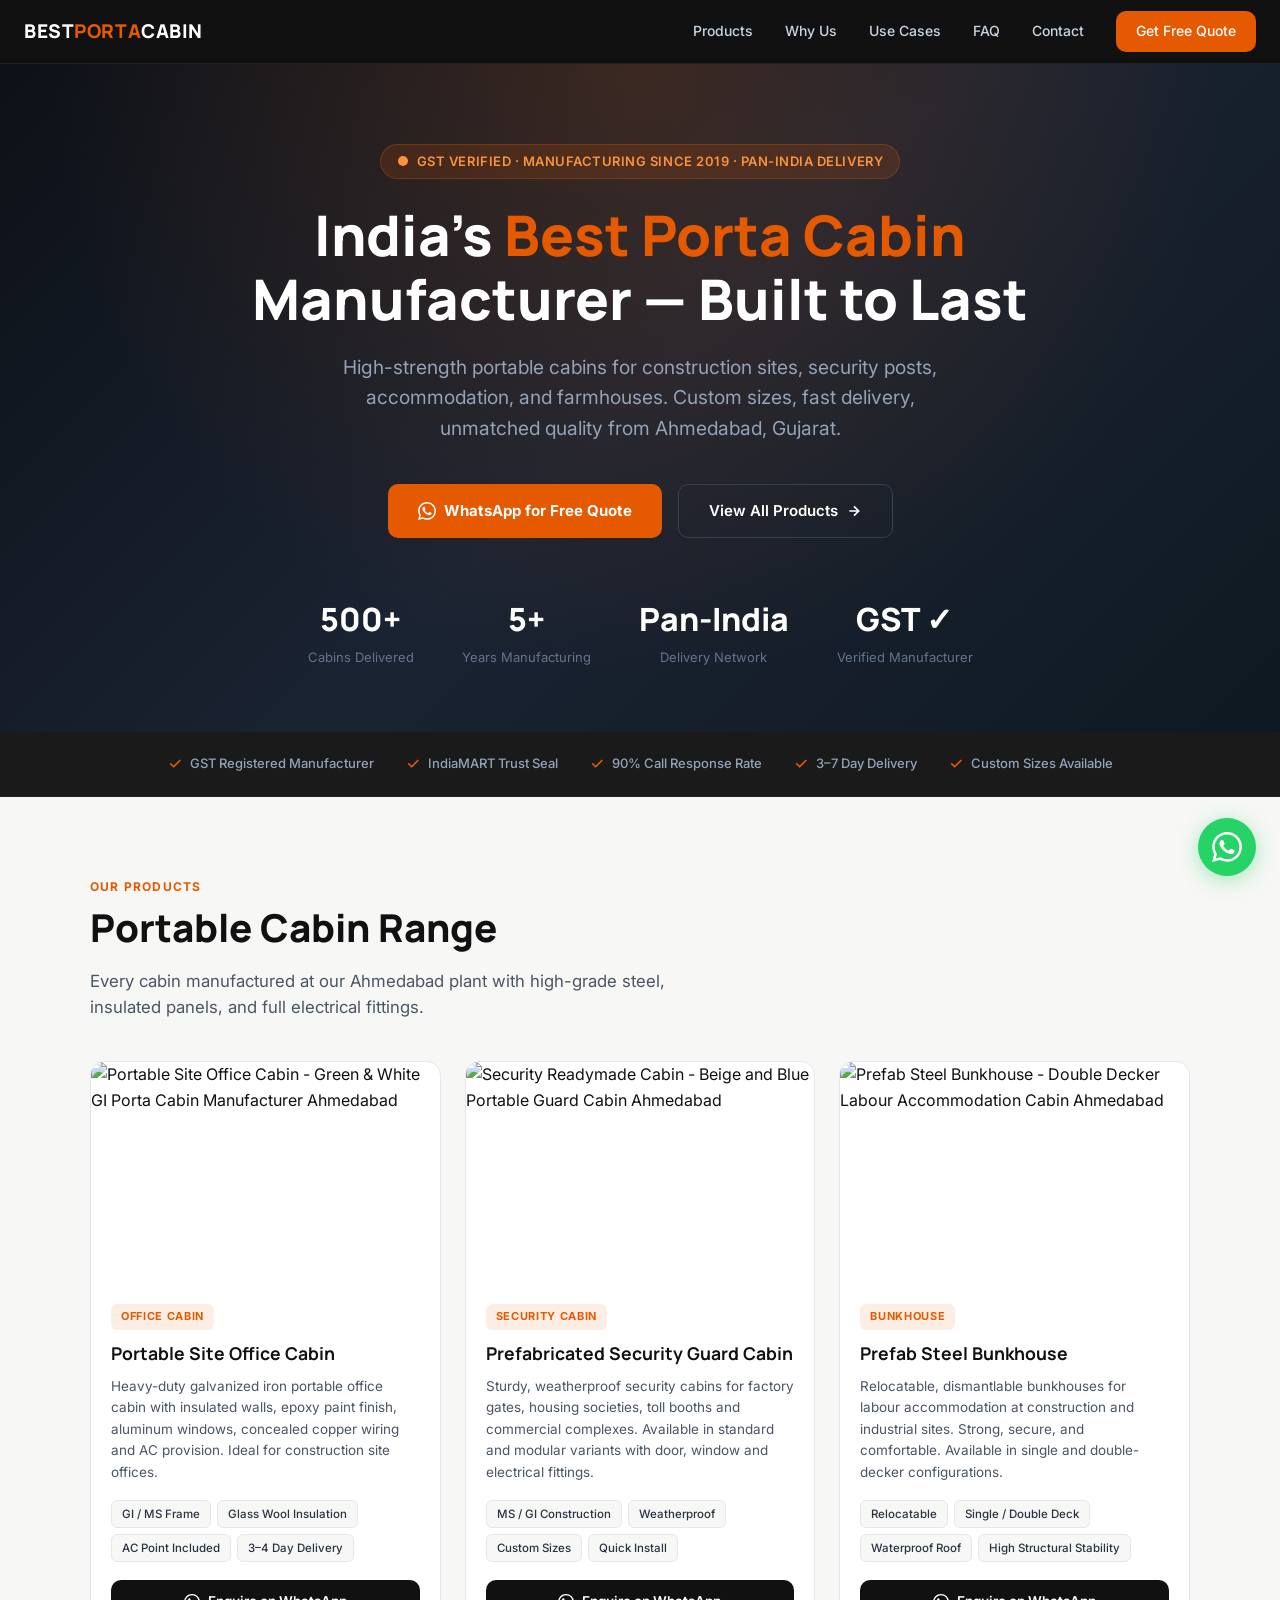
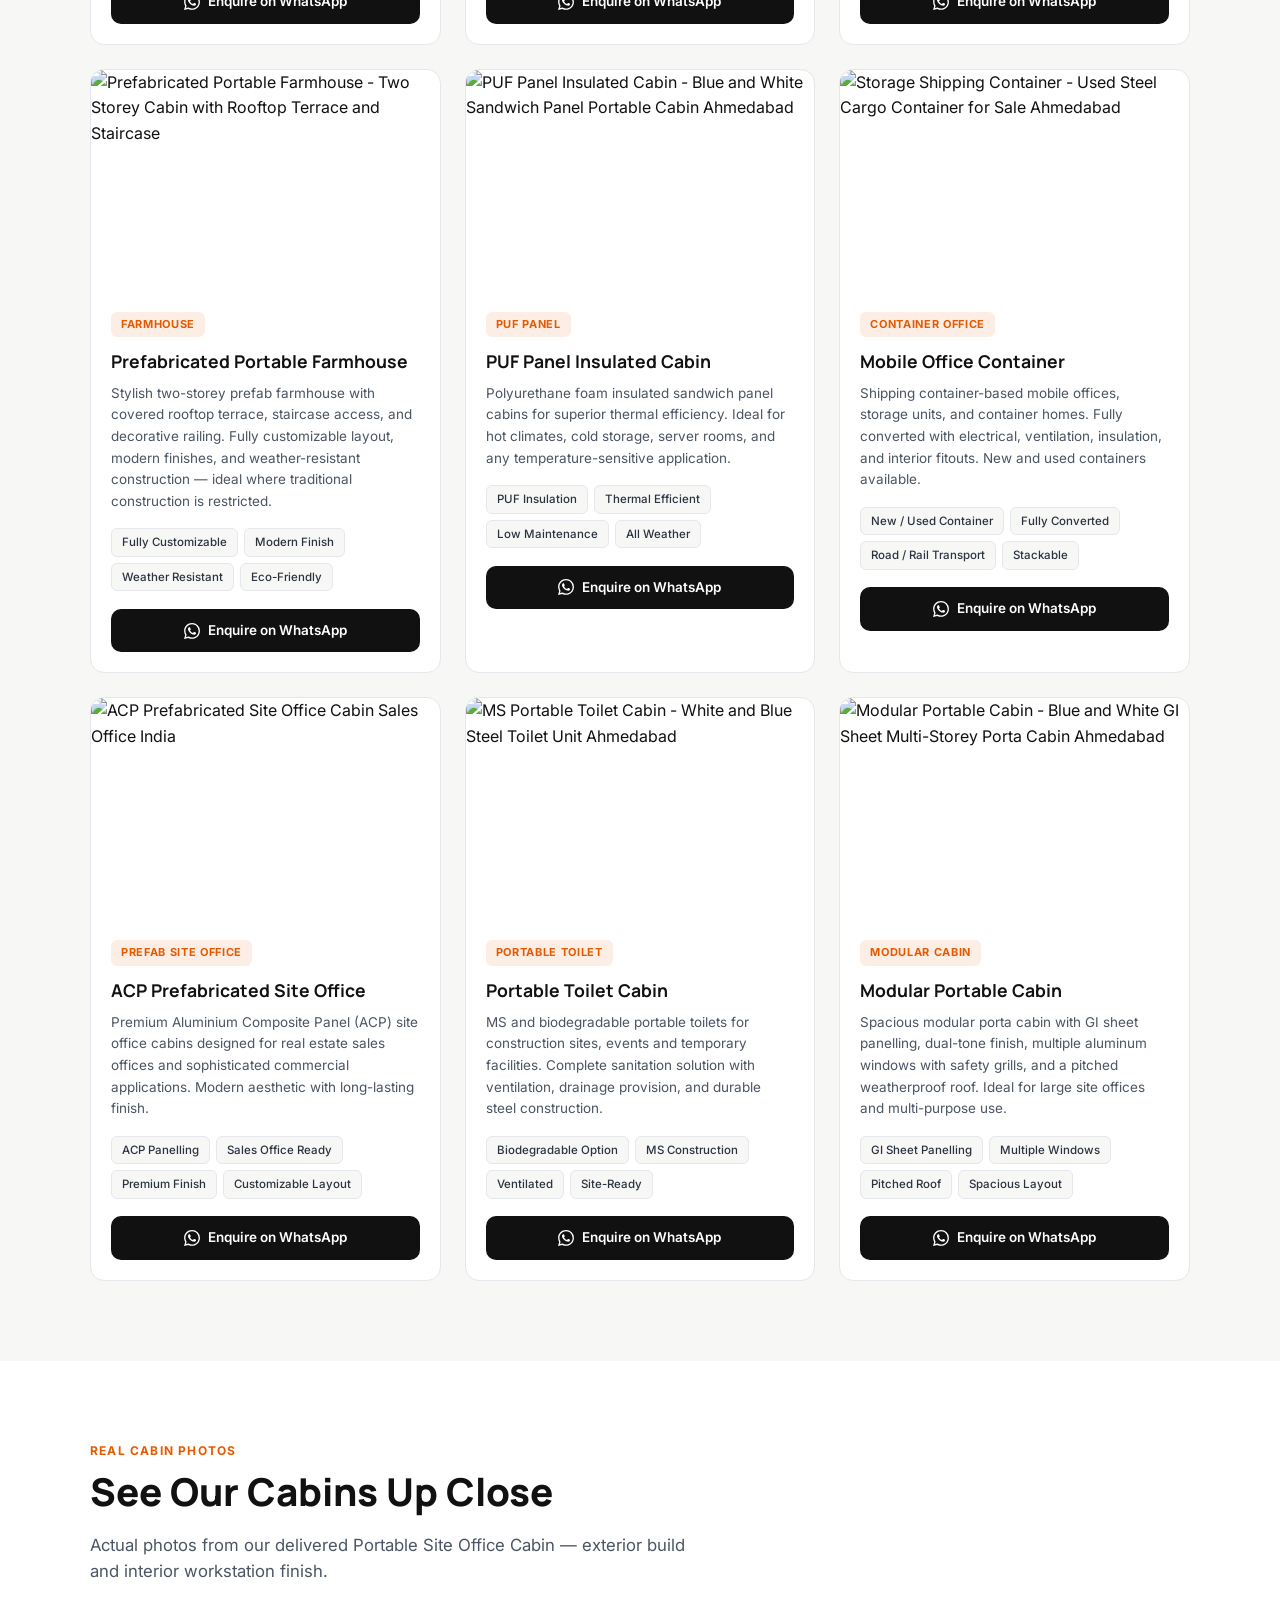
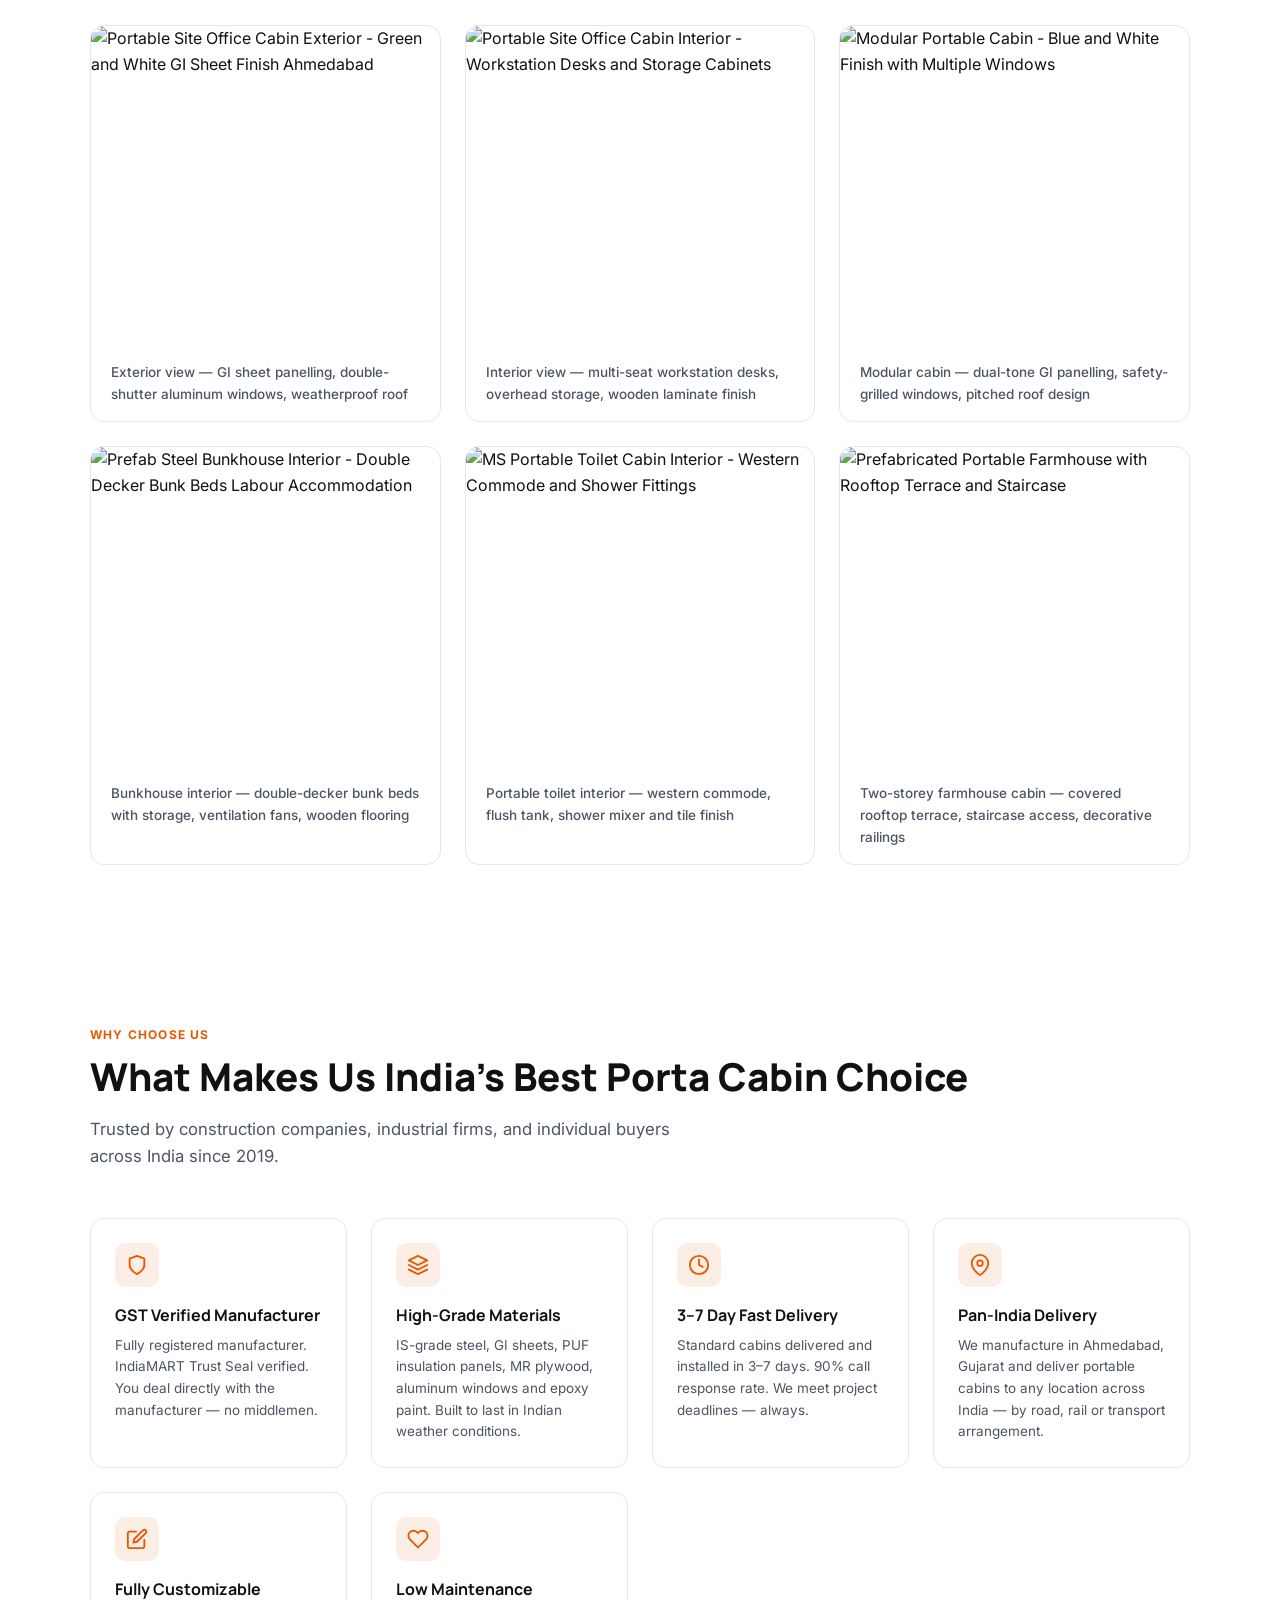
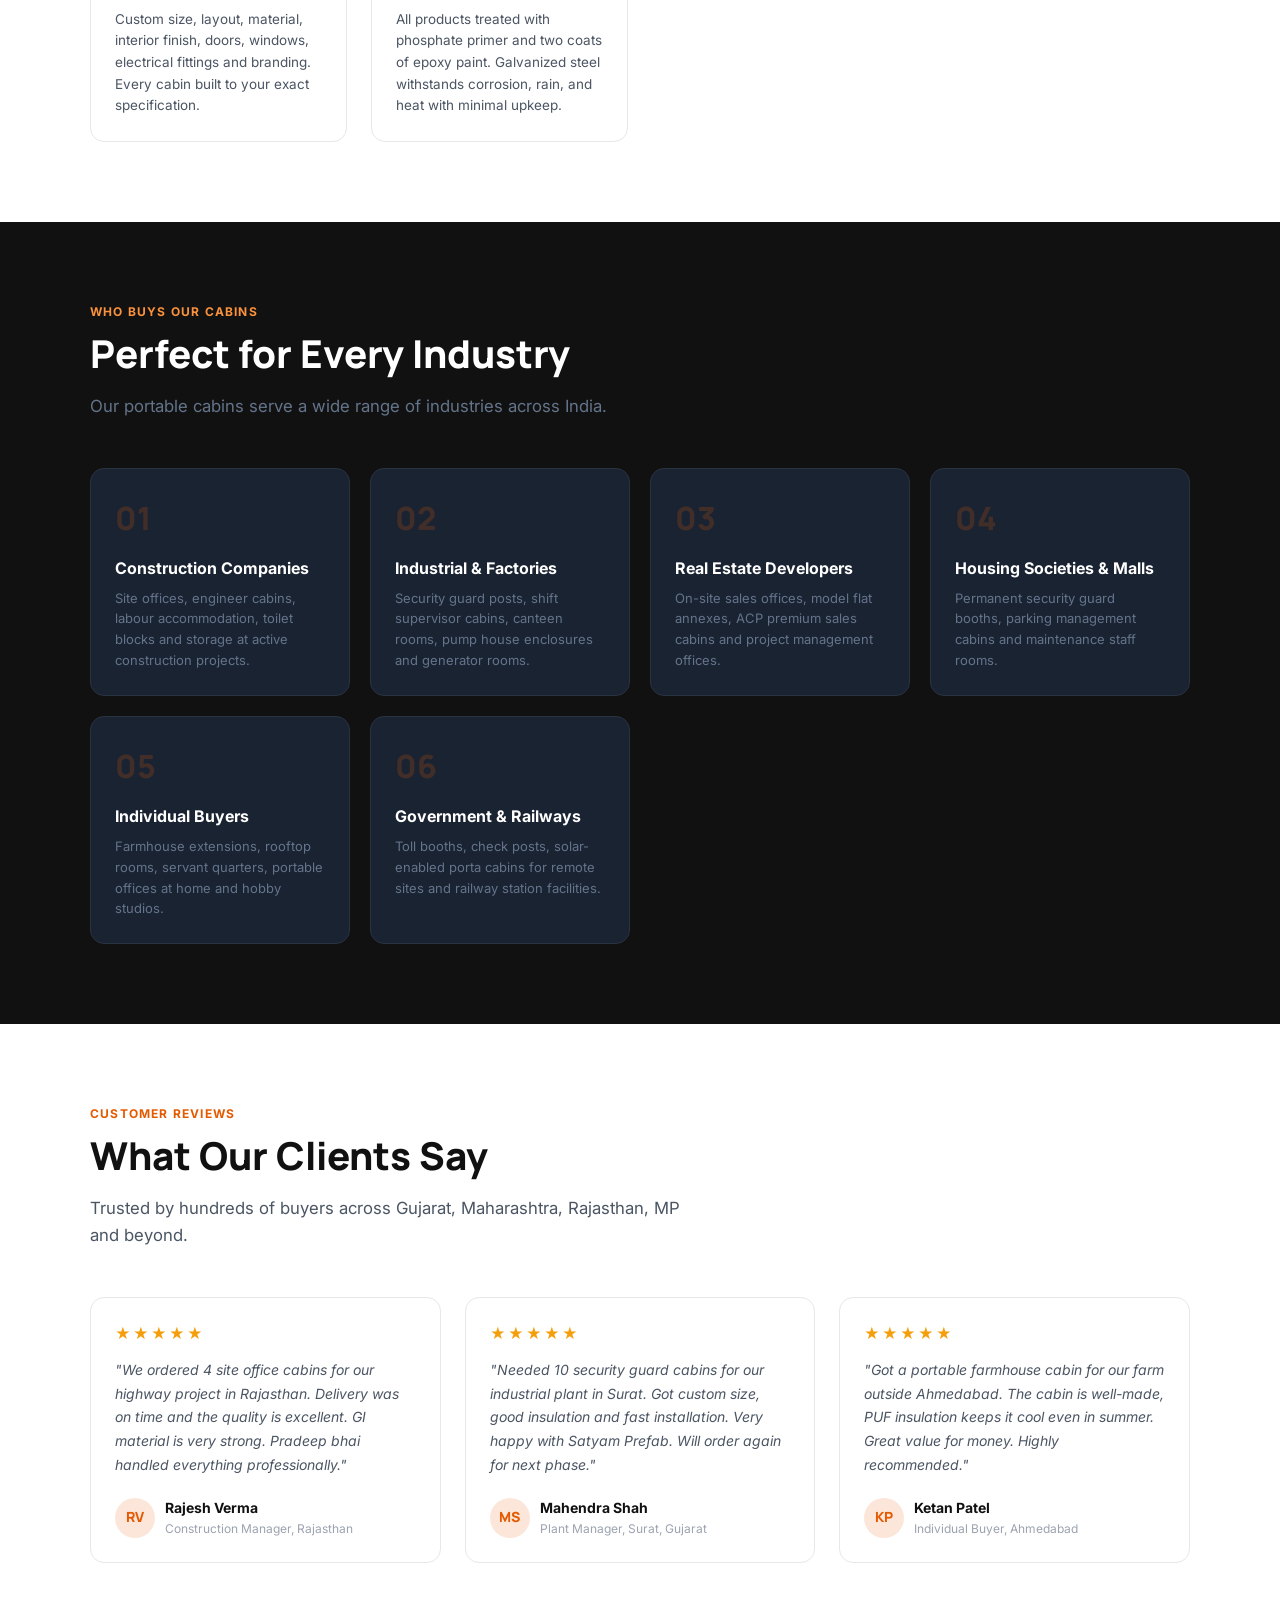
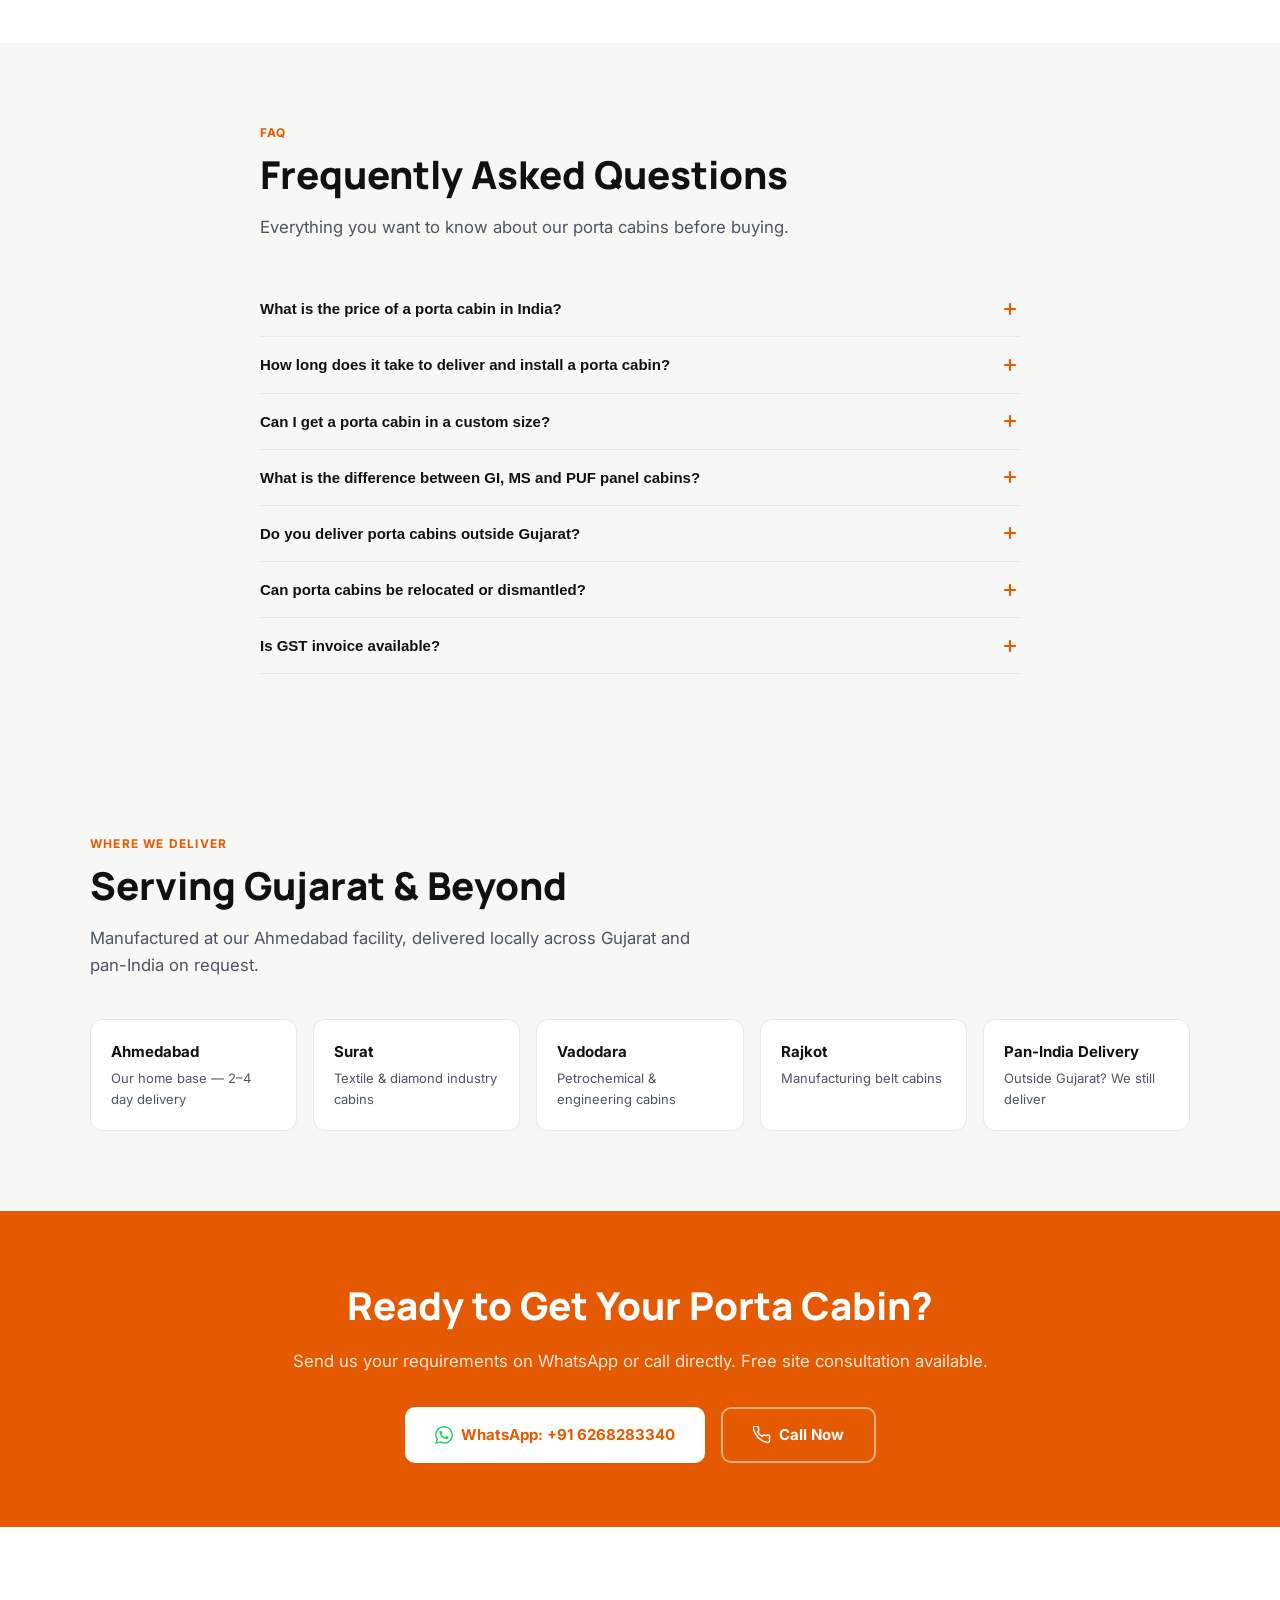
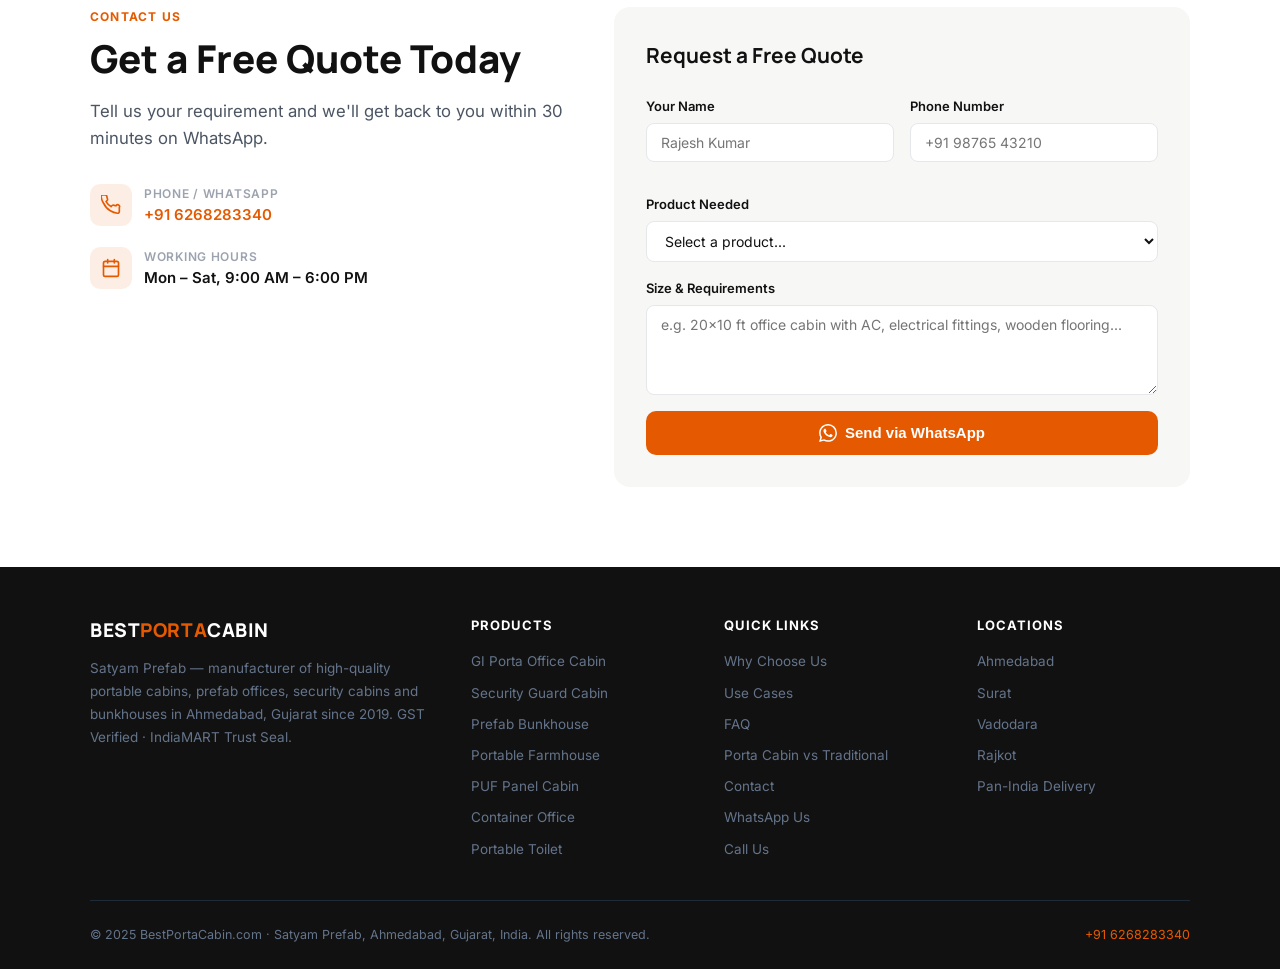
==== commit 53a24d15: "Update image paths to use leading slashes" ====
--- a/bestportacabin-site/index.html
+++ b/bestportacabin-site/index.html
@@ -201,7 +201,7 @@
 
       <!-- Product 1 -->
       <article class="product-card" itemscope itemtype="https://schema.org/Product">
-        <img class="product-img" src="images/portable-site-office-cabin-exterior-ahmedabad.jpg" alt="Portable Site Office Cabin - Green & White GI Porta Cabin Manufacturer Ahmedabad" loading="lazy" itemprop="image" />
+        <img class="product-img" src="/images/portable-site-office-cabin-exterior-ahmedabad.jpg" alt="Portable Site Office Cabin - Green & White GI Porta Cabin Manufacturer Ahmedabad" loading="lazy" itemprop="image" />
         <div class="product-body">
           <span class="product-tag">Office Cabin</span>
           <h3 class="product-name" itemprop="name">Portable Site Office Cabin</h3>
@@ -221,7 +221,7 @@
 
       <!-- Product 2 -->
       <article class="product-card" itemscope itemtype="https://schema.org/Product">
-        <img class="product-img" src="images/security-readymade-cabin-beige-blue.jpg" alt="Security Readymade Cabin - Beige and Blue Portable Guard Cabin Ahmedabad" loading="lazy" itemprop="image" />
+        <img class="product-img" src="/images/security-readymade-cabin-beige-blue.jpg" alt="Security Readymade Cabin - Beige and Blue Portable Guard Cabin Ahmedabad" loading="lazy" itemprop="image" />
         <div class="product-body">
           <span class="product-tag">Security Cabin</span>
           <h3 class="product-name" itemprop="name">Prefabricated Security Guard Cabin</h3>
@@ -241,7 +241,7 @@
 
       <!-- Product 3 -->
       <article class="product-card" itemscope itemtype="https://schema.org/Product">
-        <img class="product-img" src="images/bunkhouse-cabin-double-decker-exterior.jpg" alt="Prefab Steel Bunkhouse - Double Decker Labour Accommodation Cabin Ahmedabad" loading="lazy" itemprop="image" />
+        <img class="product-img" src="/images/bunkhouse-cabin-double-decker-exterior.jpg" alt="Prefab Steel Bunkhouse - Double Decker Labour Accommodation Cabin Ahmedabad" loading="lazy" itemprop="image" />
         <div class="product-body">
           <span class="product-tag">Bunkhouse</span>
           <h3 class="product-name" itemprop="name">Prefab Steel Bunkhouse</h3>
@@ -261,7 +261,7 @@
 
       <!-- Product 4 -->
       <article class="product-card" itemscope itemtype="https://schema.org/Product">
-        <img class="product-img" src="images/prefabricated-portable-farmhouse-rooftop-terrace.jpg" alt="Prefabricated Portable Farmhouse - Two Storey Cabin with Rooftop Terrace and Staircase" loading="lazy" itemprop="image" />
+        <img class="product-img" src="/images/prefabricated-portable-farmhouse-rooftop-terrace.jpg" alt="Prefabricated Portable Farmhouse - Two Storey Cabin with Rooftop Terrace and Staircase" loading="lazy" itemprop="image" />
         <div class="product-body">
           <span class="product-tag">Farmhouse</span>
           <h3 class="product-name" itemprop="name">Prefabricated Portable Farmhouse</h3>
@@ -281,7 +281,7 @@
 
       <!-- Product 5 -->
       <article class="product-card" itemscope itemtype="https://schema.org/Product">
-        <img class="product-img" src="images/puf-panel-insulated-cabin-blue-white.jpg" alt="PUF Panel Insulated Cabin - Blue and White Sandwich Panel Portable Cabin Ahmedabad" loading="lazy" itemprop="image" />
+        <img class="product-img" src="/images/puf-panel-insulated-cabin-blue-white.jpg" alt="PUF Panel Insulated Cabin - Blue and White Sandwich Panel Portable Cabin Ahmedabad" loading="lazy" itemprop="image" />
         <div class="product-body">
           <span class="product-tag">PUF Panel</span>
           <h3 class="product-name" itemprop="name">PUF Panel Insulated Cabin</h3>
@@ -301,7 +301,7 @@
 
       <!-- Product 6 -->
       <article class="product-card" itemscope itemtype="https://schema.org/Product">
-        <img class="product-img" src="images/storage-shipping-container-blue.jpg" alt="Storage Shipping Container - Used Steel Cargo Container for Sale Ahmedabad" loading="lazy" itemprop="image" />
+        <img class="product-img" src="/images/storage-shipping-container-blue.jpg" alt="Storage Shipping Container - Used Steel Cargo Container for Sale Ahmedabad" loading="lazy" itemprop="image" />
         <div class="product-body">
           <span class="product-tag">Container Office</span>
           <h3 class="product-name" itemprop="name">Mobile Office Container</h3>
@@ -341,7 +341,7 @@
 
       <!-- Product 8 -->
       <article class="product-card" itemscope itemtype="https://schema.org/Product">
-        <img class="product-img" src="images/ms-portable-toilet-cabin-exterior.jpg" alt="MS Portable Toilet Cabin - White and Blue Steel Toilet Unit Ahmedabad" loading="lazy" itemprop="image" />
+        <img class="product-img" src="/images/ms-portable-toilet-cabin-exterior.jpg" alt="MS Portable Toilet Cabin - White and Blue Steel Toilet Unit Ahmedabad" loading="lazy" itemprop="image" />
         <div class="product-body">
           <span class="product-tag">Portable Toilet</span>
           <h3 class="product-name" itemprop="name">Portable Toilet Cabin</h3>
@@ -361,7 +361,7 @@
 
       <!-- Product 9 -->
       <article class="product-card" itemscope itemtype="https://schema.org/Product">
-        <img class="product-img" src="images/modular-portable-cabin-blue-white.jpg" alt="Modular Portable Cabin - Blue and White GI Sheet Multi-Storey Porta Cabin Ahmedabad" loading="lazy" itemprop="image" />
+        <img class="product-img" src="/images/modular-portable-cabin-blue-white.jpg" alt="Modular Portable Cabin - Blue and White GI Sheet Multi-Storey Porta Cabin Ahmedabad" loading="lazy" itemprop="image" />
         <div class="product-body">
           <span class="product-tag">Modular Cabin</span>
           <h3 class="product-name" itemprop="name">Modular Portable Cabin</h3>
@@ -391,27 +391,27 @@
     <p class="section-sub">Actual photos from our delivered Portable Site Office Cabin — exterior build and interior workstation finish.</p>
     <div style="display:grid; grid-template-columns: repeat(auto-fit, minmax(320px,1fr)); gap:1.5rem; margin-top:2.5rem;">
       <figure style="margin:0; border-radius:14px; overflow:hidden; border:1px solid var(--border);">
-        <img src="images/portable-site-office-cabin-exterior-ahmedabad.jpg" alt="Portable Site Office Cabin Exterior - Green and White GI Sheet Finish Ahmedabad" loading="lazy" style="width:100%; height:320px; object-fit:cover;" />
+        <img src="/images/portable-site-office-cabin-exterior-ahmedabad.jpg" alt="Portable Site Office Cabin Exterior - Green and White GI Sheet Finish Ahmedabad" loading="lazy" style="width:100%; height:320px; object-fit:cover;" />
         <figcaption style="padding:1rem 1.25rem; font-size:13.5px; color:var(--gray); font-weight:500;">Exterior view — GI sheet panelling, double-shutter aluminum windows, weatherproof roof</figcaption>
       </figure>
       <figure style="margin:0; border-radius:14px; overflow:hidden; border:1px solid var(--border);">
-        <img src="images/portable-site-office-cabin-interior-workstation.jpg" alt="Portable Site Office Cabin Interior - Workstation Desks and Storage Cabinets" loading="lazy" style="width:100%; height:320px; object-fit:cover;" />
+        <img src="/images/portable-site-office-cabin-interior-workstation.jpg" alt="Portable Site Office Cabin Interior - Workstation Desks and Storage Cabinets" loading="lazy" style="width:100%; height:320px; object-fit:cover;" />
         <figcaption style="padding:1rem 1.25rem; font-size:13.5px; color:var(--gray); font-weight:500;">Interior view — multi-seat workstation desks, overhead storage, wooden laminate finish</figcaption>
       </figure>
       <figure style="margin:0; border-radius:14px; overflow:hidden; border:1px solid var(--border);">
-        <img src="images/modular-portable-cabin-blue-white.jpg" alt="Modular Portable Cabin - Blue and White Finish with Multiple Windows" loading="lazy" style="width:100%; height:320px; object-fit:cover;" />
+        <img src="/images/modular-portable-cabin-blue-white.jpg" alt="Modular Portable Cabin - Blue and White Finish with Multiple Windows" loading="lazy" style="width:100%; height:320px; object-fit:cover;" />
         <figcaption style="padding:1rem 1.25rem; font-size:13.5px; color:var(--gray); font-weight:500;">Modular cabin — dual-tone GI panelling, safety-grilled windows, pitched roof design</figcaption>
       </figure>
       <figure style="margin:0; border-radius:14px; overflow:hidden; border:1px solid var(--border);">
-        <img src="images/bunkhouse-cabin-bunk-beds-interior.jpg" alt="Prefab Steel Bunkhouse Interior - Double Decker Bunk Beds Labour Accommodation" loading="lazy" style="width:100%; height:320px; object-fit:cover;" />
+        <img src="/images/bunkhouse-cabin-bunk-beds-interior.jpg" alt="Prefab Steel Bunkhouse Interior - Double Decker Bunk Beds Labour Accommodation" loading="lazy" style="width:100%; height:320px; object-fit:cover;" />
         <figcaption style="padding:1rem 1.25rem; font-size:13.5px; color:var(--gray); font-weight:500;">Bunkhouse interior — double-decker bunk beds with storage, ventilation fans, wooden flooring</figcaption>
       </figure>
       <figure style="margin:0; border-radius:14px; overflow:hidden; border:1px solid var(--border);">
-        <img src="images/ms-portable-toilet-cabin-fittings-interior.jpg" alt="MS Portable Toilet Cabin Interior - Western Commode and Shower Fittings" loading="lazy" style="width:100%; height:320px; object-fit:cover;" />
+        <img src="/images/ms-portable-toilet-cabin-fittings-interior.jpg" alt="MS Portable Toilet Cabin Interior - Western Commode and Shower Fittings" loading="lazy" style="width:100%; height:320px; object-fit:cover;" />
         <figcaption style="padding:1rem 1.25rem; font-size:13.5px; color:var(--gray); font-weight:500;">Portable toilet interior — western commode, flush tank, shower mixer and tile finish</figcaption>
       </figure>
       <figure style="margin:0; border-radius:14px; overflow:hidden; border:1px solid var(--border);">
-        <img src="images/prefabricated-portable-farmhouse-rooftop-terrace.jpg" alt="Prefabricated Portable Farmhouse with Rooftop Terrace and Staircase" loading="lazy" style="width:100%; height:320px; object-fit:cover;" />
+        <img src="/images/prefabricated-portable-farmhouse-rooftop-terrace.jpg" alt="Prefabricated Portable Farmhouse with Rooftop Terrace and Staircase" loading="lazy" style="width:100%; height:320px; object-fit:cover;" />
         <figcaption style="padding:1rem 1.25rem; font-size:13.5px; color:var(--gray); font-weight:500;">Two-storey farmhouse cabin — covered rooftop terrace, staircase access, decorative railings</figcaption>
       </figure>
     </div>
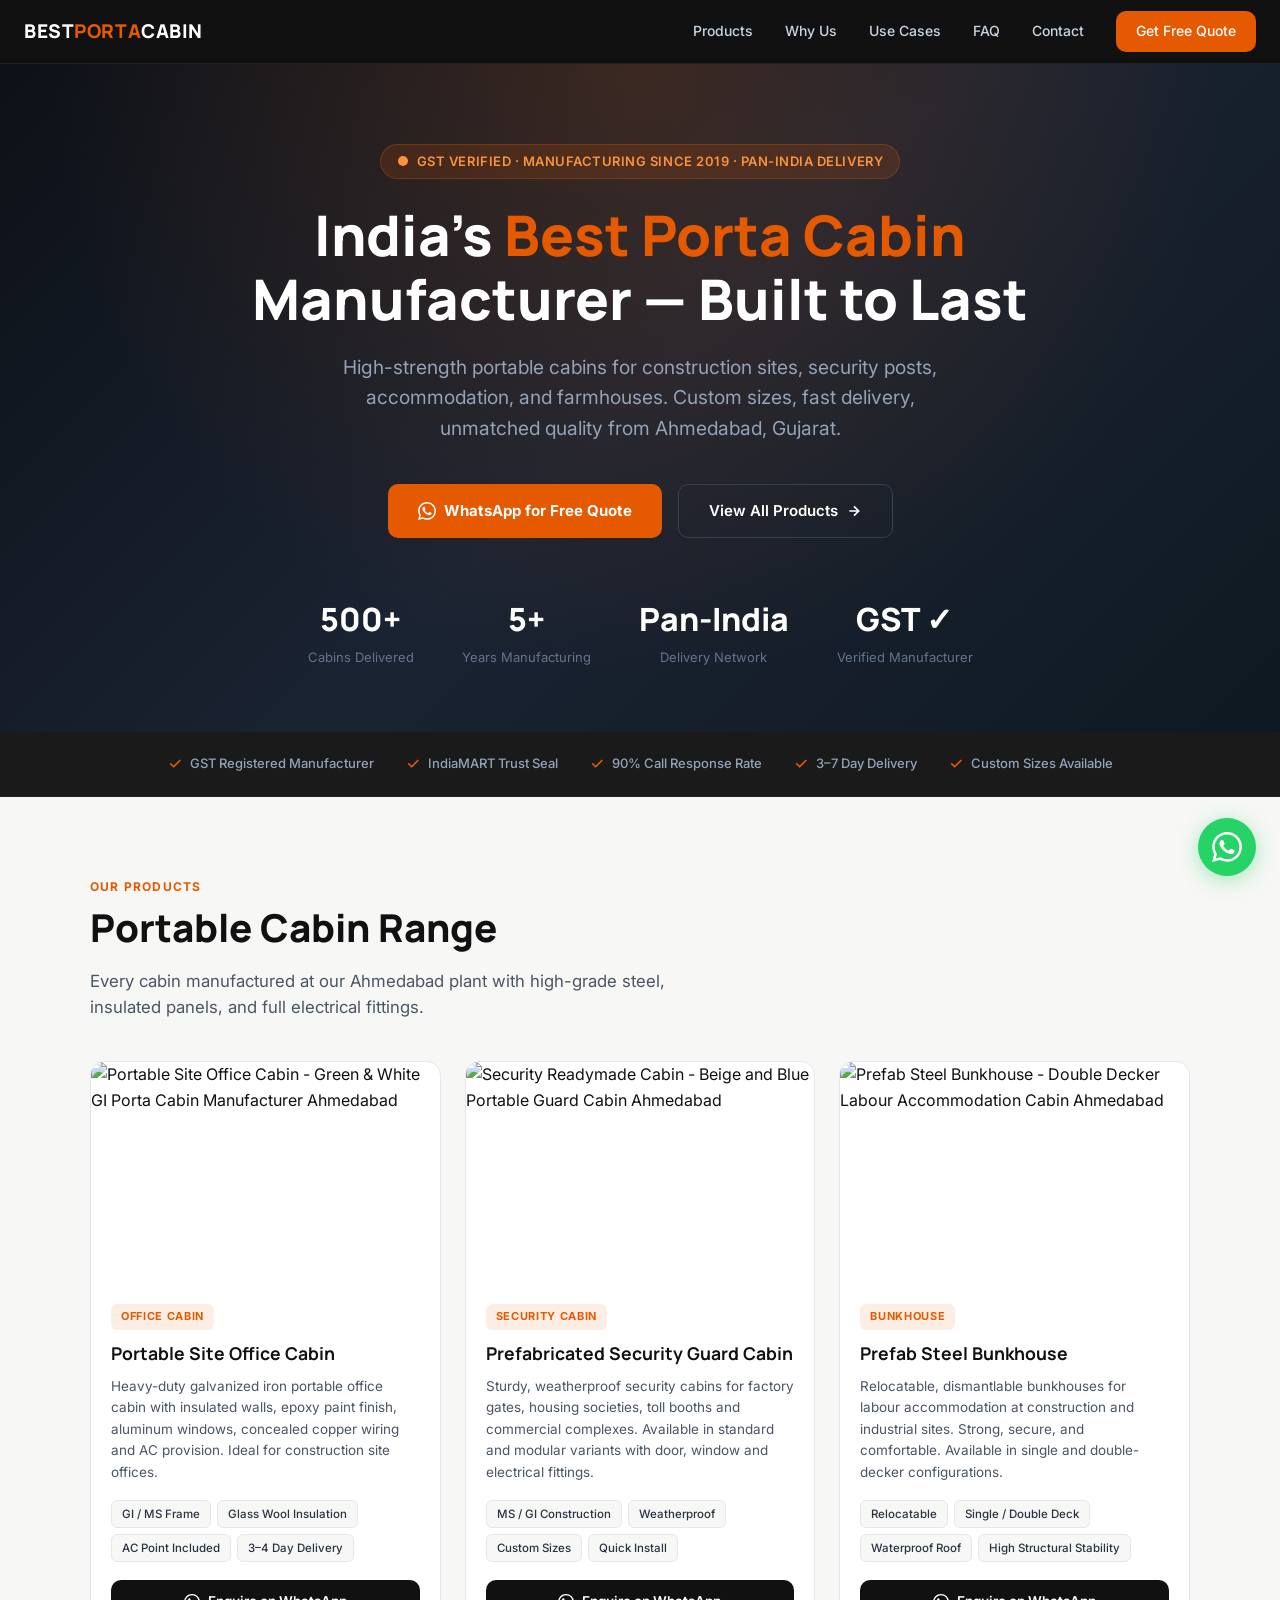
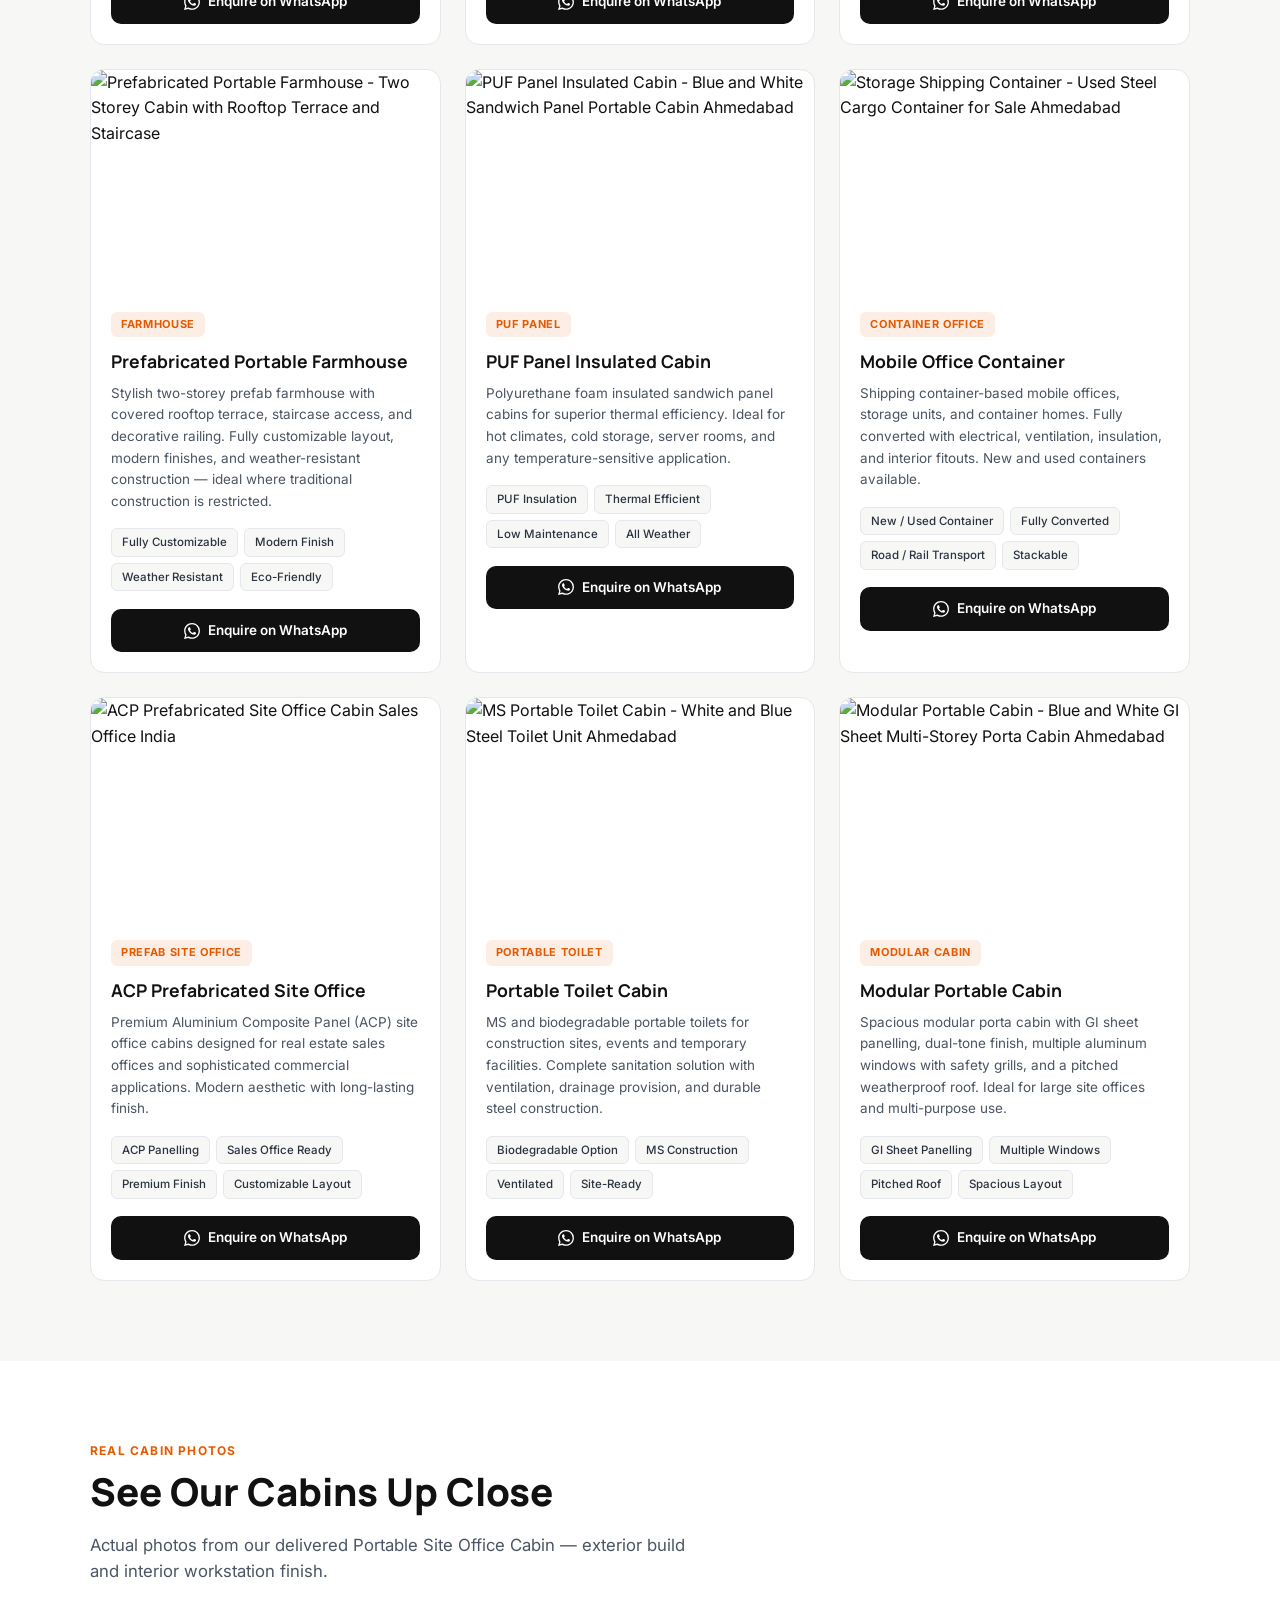
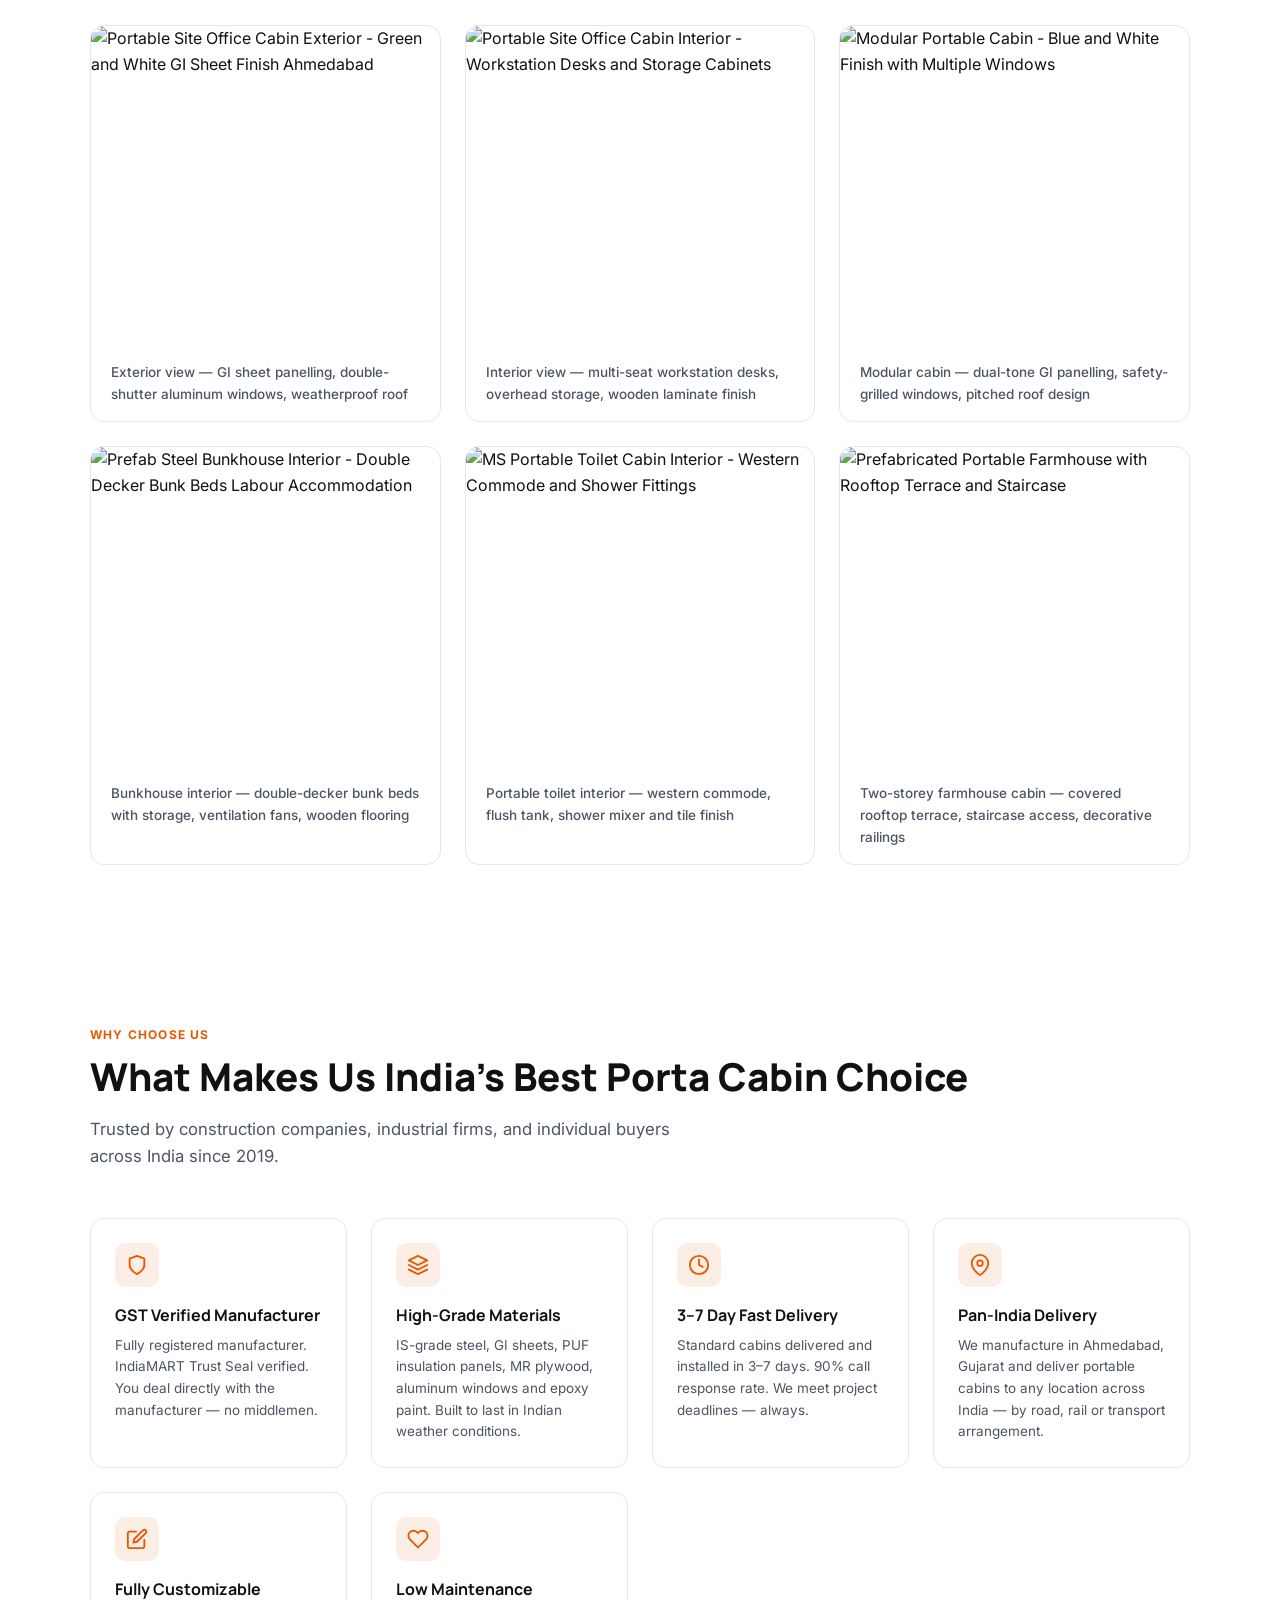
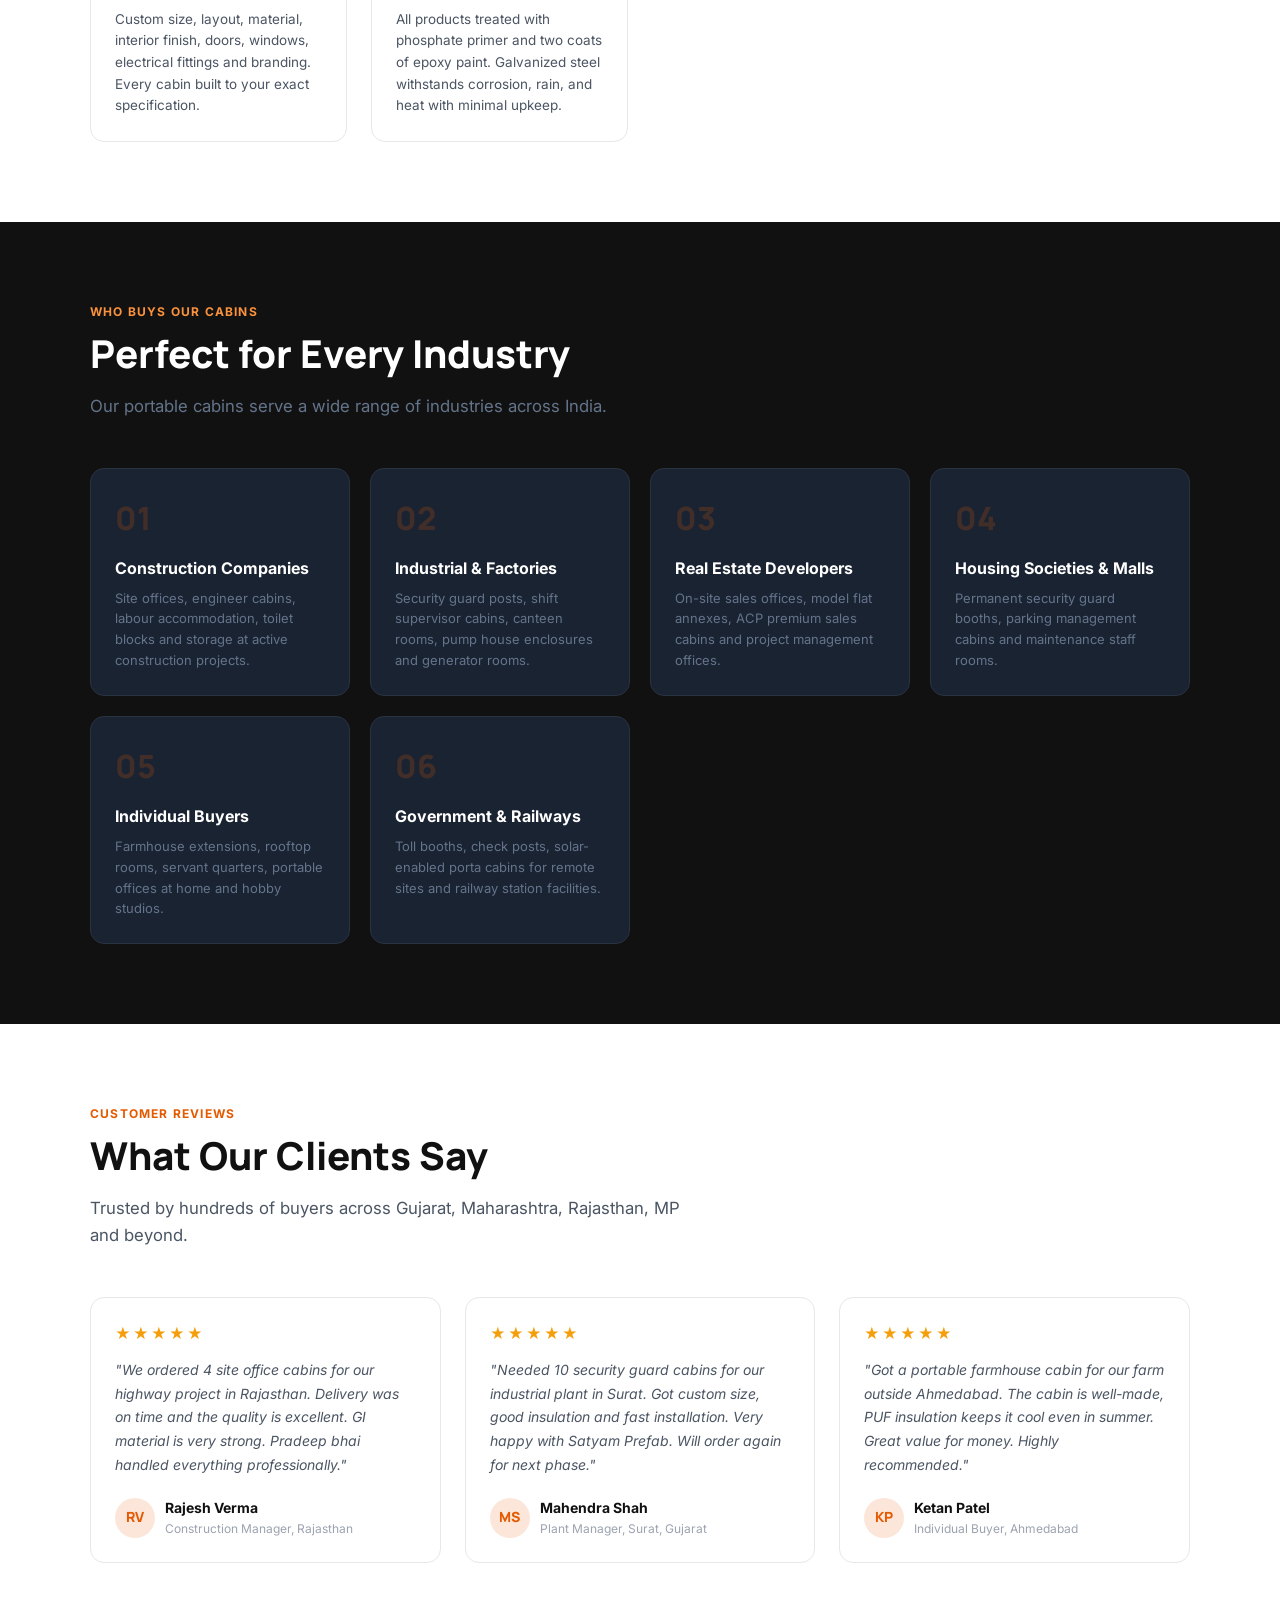
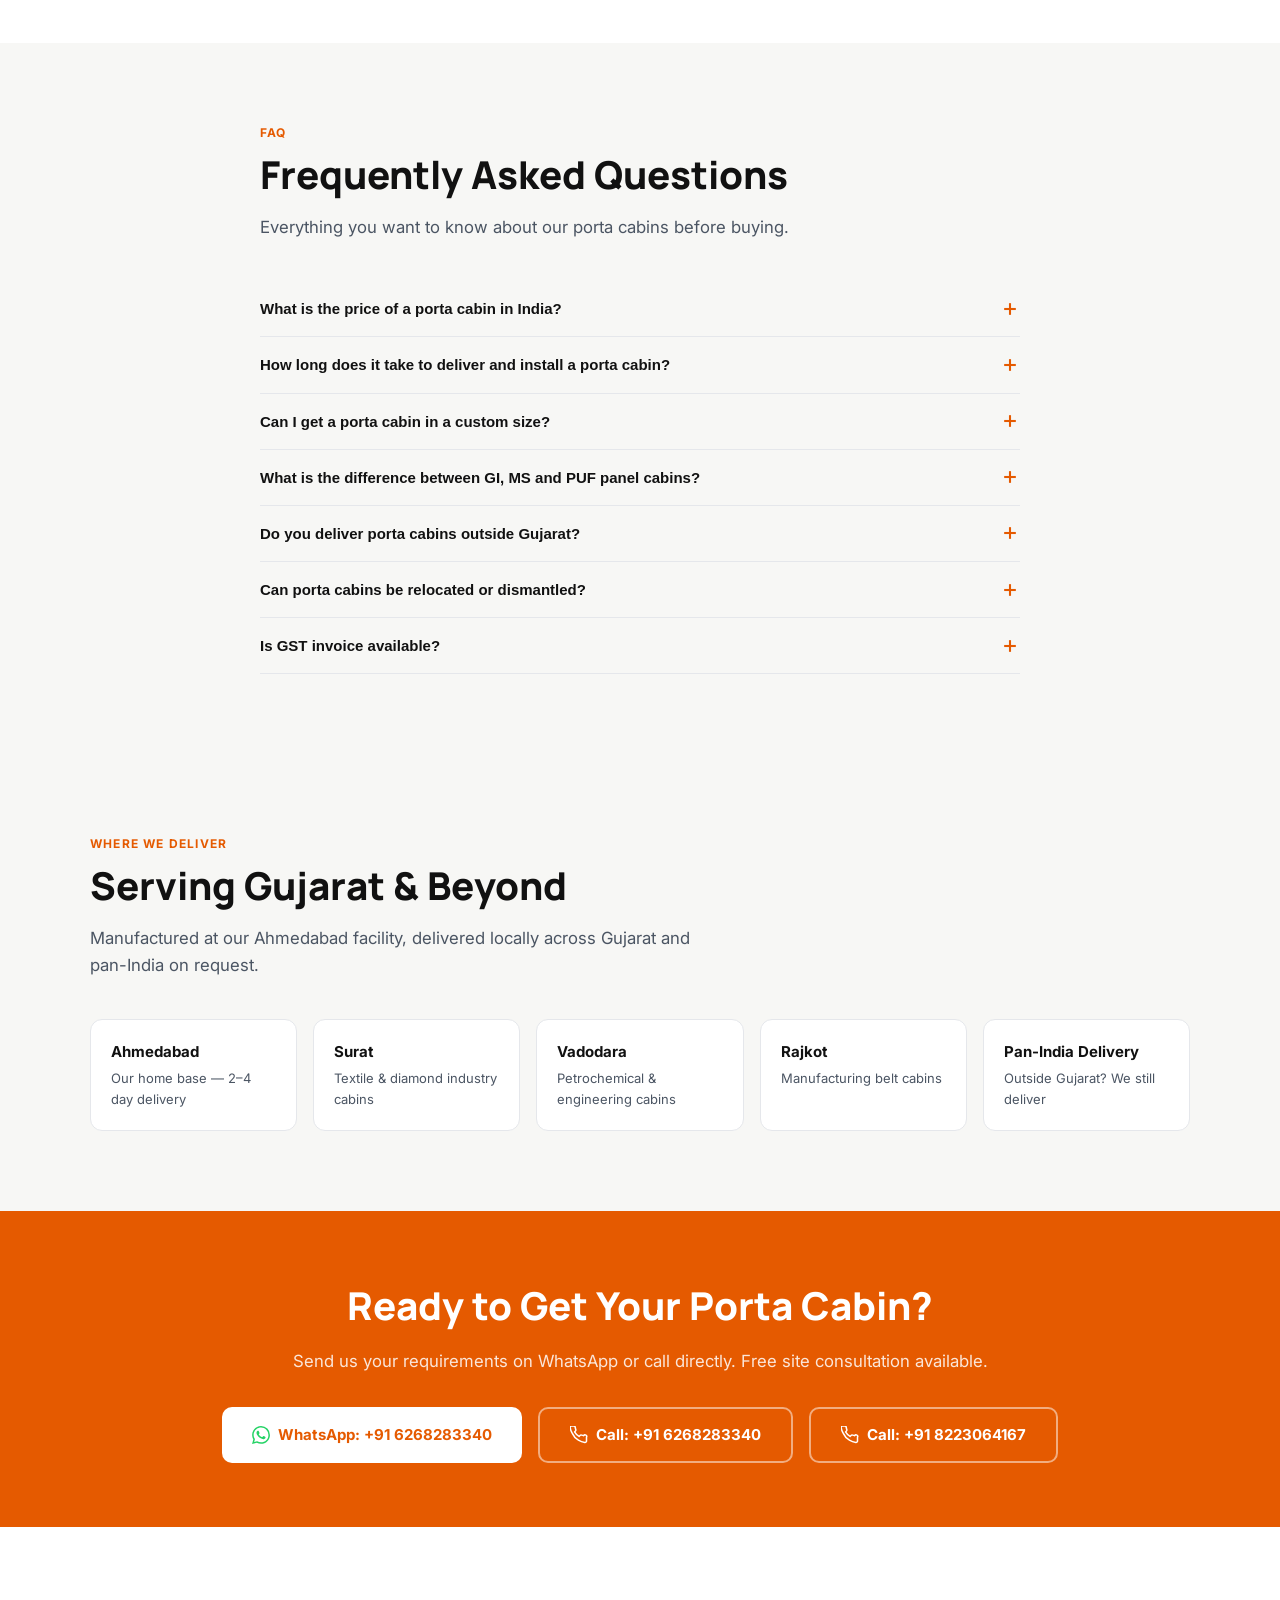
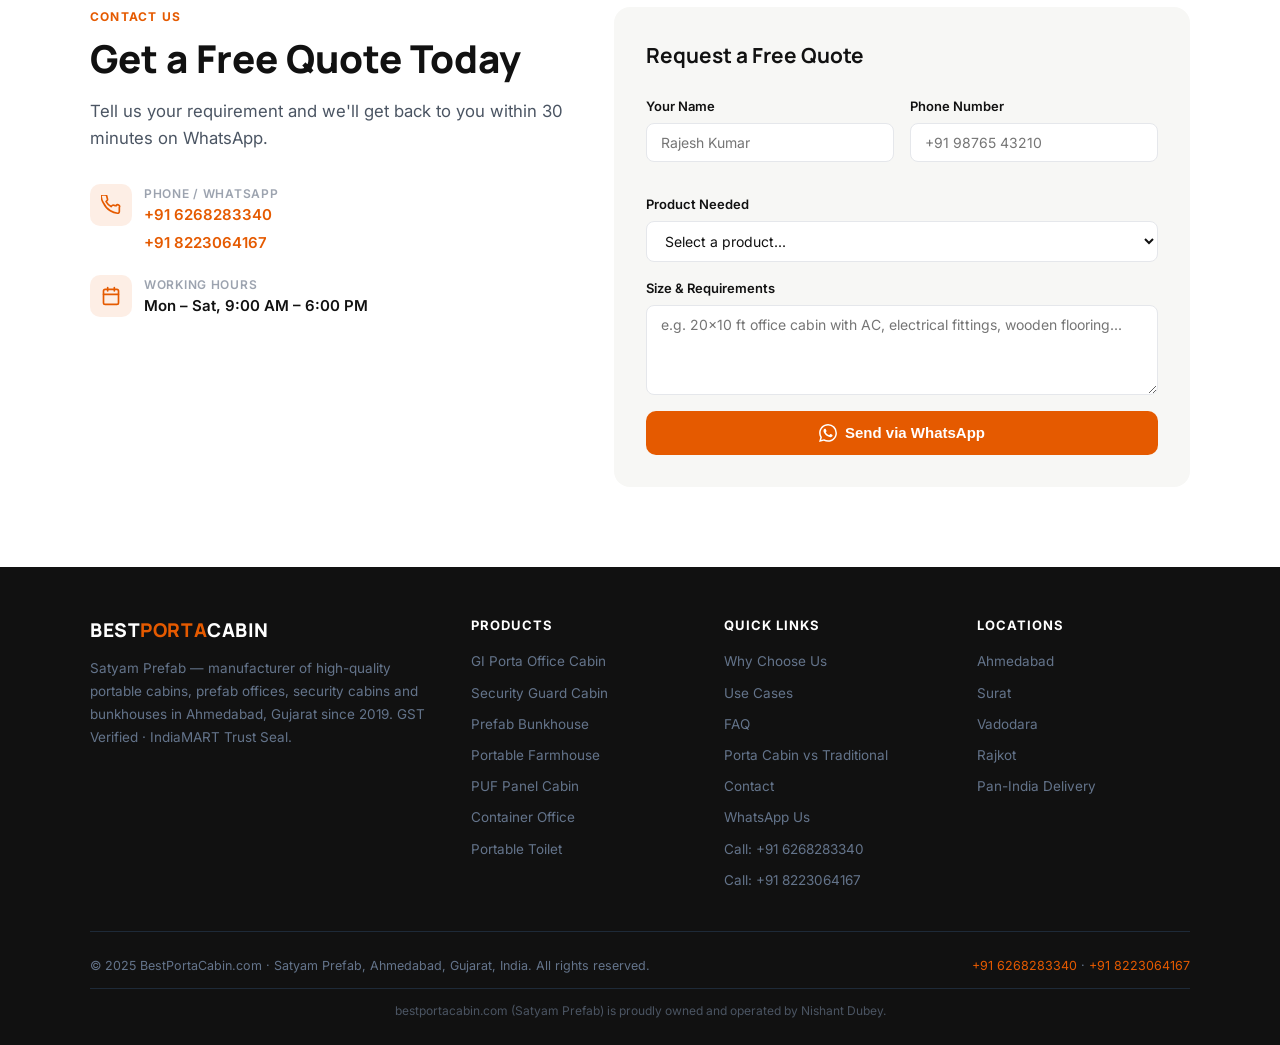
==== commit 82b0c7e9: "Update contact information with multiple phone numbers" ====
--- a/bestportacabin-site/index.html
+++ b/bestportacabin-site/index.html
@@ -9,7 +9,35 @@
   <meta name="description" content="Satyam Prefab – India's trusted porta cabin manufacturer in Ahmedabad, Gujarat. High-quality portable office cabins, security guard cabins, bunkhouses, prefab houses & more. Get free quote now." />
   <meta name="keywords" content="porta cabin manufacturer India, portable cabin Ahmedabad, porta cabin Gujarat, portable security cabin, prefab site office cabin, bunkhouse manufacturer, portable farmhouse cabin, GI porta cabin, PUF panel cabin, best porta cabin India" />
   <meta name="robots" content="index, follow, max-image-preview:large, max-snippet:-1, max-video-preview:-1" />
+  <meta name="google-site-verification" content="AX8jJQQD-Ep73NigxMiCHjFNE_kNLFBqlbzHbr_H5gQ" />
+  <meta name="author" content="Satyam Prefab" />
+  <meta name="geo.region" content="IN-GJ" />
+  <meta name="geo.placename" content="Ahmedabad, Gujarat, India" />
+  <meta name="geo.position" content="23.0225;72.5714" />
+  <meta name="ICBM" content="23.0225, 72.5714" />
+  <meta name="apple-mobile-web-app-capable" content="yes" />
+  <meta name="apple-mobile-web-app-status-bar-style" content="black-translucent" />
+  <meta name="apple-mobile-web-app-title" content="BestPortaCabin" />
+
+  <!-- GEO META TAGS -->
+  <meta name="geo.region" content="IN-GJ" />
+  <meta name="geo.placename" content="Ahmedabad, Gujarat, India" />
+  <meta name="geo.position" content="23.0915;72.6741" />
+  <meta name="ICBM" content="23.0915, 72.6741" />
+  <meta name="author" content="Satyam Prefab" />
+
+  <!-- APPLE MOBILE -->
+  <meta name="apple-mobile-web-app-capable" content="yes" />
+  <meta name="apple-mobile-web-app-status-bar-style" content="black-translucent" />
+  <meta name="apple-mobile-web-app-title" content="BestPortaCabin" />
   <link rel="canonical" href="https://www.bestportacabin.com/" />
+
+  <!-- FAVICON -->
+  <link rel="icon" type="image/x-icon" href="/favicon.ico" />
+  <link rel="icon" type="image/png" sizes="32x32" href="/favicon-32x32.png" />
+  <link rel="icon" type="image/png" sizes="16x16" href="/favicon-16x16.png" />
+  <link rel="apple-touch-icon" sizes="192x192" href="/favicon-192x192.png" />
+  <link rel="manifest" href="/site.webmanifest" />
 
   <!-- OPEN GRAPH -->
   <meta property="og:type" content="website" />
@@ -37,9 +65,15 @@
         "name": "Satyam Prefab – Best Porta Cabin",
         "description": "Manufacturer of high-quality portable cabins, prefab site offices, security guard cabins, bunkhouses, and farmhouse cabins in Ahmedabad, Gujarat, India.",
         "url": "https://www.bestportacabin.com/",
-        "telephone": "+916268283340",
+        "telephone": ["+916268283340", "+918223064167"],
         "email": "info@bestportacabin.com",
         "foundingDate": "2019",
+        "logo": {
+          "@type": "ImageObject",
+          "url": "https://www.bestportacabin.com/favicon-512x512.png",
+          "width": 512,
+          "height": 512
+        },
         "address": {
           "@type": "PostalAddress",
           "addressLocality": "Ahmedabad",
@@ -200,12 +234,12 @@
     <div class="product-grid">
 
       <!-- Product 1 -->
-      <article class="product-card" itemscope itemtype="https://schema.org/Product">
-        <img class="product-img" src="/images/portable-site-office-cabin-exterior-ahmedabad.jpg" alt="Portable Site Office Cabin - Green & White GI Porta Cabin Manufacturer Ahmedabad" loading="lazy" itemprop="image" />
+      <article class="product-card">
+        <img class="product-img" src="/images/portable-site-office-cabin-exterior-ahmedabad.jpg" alt="Portable Site Office Cabin - Green & White GI Porta Cabin Manufacturer Ahmedabad" loading="lazy" />
         <div class="product-body">
           <span class="product-tag">Office Cabin</span>
-          <h3 class="product-name" itemprop="name">Portable Site Office Cabin</h3>
-          <p class="product-desc" itemprop="description">Heavy-duty galvanized iron portable office cabin with insulated walls, epoxy paint finish, aluminum windows, concealed copper wiring and AC provision. Ideal for construction site offices.</p>
+          <h3 class="product-name">Portable Site Office Cabin</h3>
+          <p class="product-desc">Heavy-duty galvanized iron portable office cabin with insulated walls, epoxy paint finish, aluminum windows, concealed copper wiring and AC provision. Ideal for construction site offices.</p>
           <div class="product-specs">
             <span class="spec-chip">GI / MS Frame</span>
             <span class="spec-chip">Glass Wool Insulation</span>
@@ -220,12 +254,12 @@
       </article>
 
       <!-- Product 2 -->
-      <article class="product-card" itemscope itemtype="https://schema.org/Product">
-        <img class="product-img" src="/images/security-readymade-cabin-beige-blue.jpg" alt="Security Readymade Cabin - Beige and Blue Portable Guard Cabin Ahmedabad" loading="lazy" itemprop="image" />
+      <article class="product-card">
+        <img class="product-img" src="/images/security-readymade-cabin-beige-blue.jpg" alt="Security Readymade Cabin - Beige and Blue Portable Guard Cabin Ahmedabad" loading="lazy" />
         <div class="product-body">
           <span class="product-tag">Security Cabin</span>
-          <h3 class="product-name" itemprop="name">Prefabricated Security Guard Cabin</h3>
-          <p class="product-desc" itemprop="description">Sturdy, weatherproof security cabins for factory gates, housing societies, toll booths and commercial complexes. Available in standard and modular variants with door, window and electrical fittings.</p>
+          <h3 class="product-name">Prefabricated Security Guard Cabin</h3>
+          <p class="product-desc">Sturdy, weatherproof security cabins for factory gates, housing societies, toll booths and commercial complexes. Available in standard and modular variants with door, window and electrical fittings.</p>
           <div class="product-specs">
             <span class="spec-chip">MS / GI Construction</span>
             <span class="spec-chip">Weatherproof</span>
@@ -240,12 +274,12 @@
       </article>
 
       <!-- Product 3 -->
-      <article class="product-card" itemscope itemtype="https://schema.org/Product">
-        <img class="product-img" src="/images/bunkhouse-cabin-double-decker-exterior.jpg" alt="Prefab Steel Bunkhouse - Double Decker Labour Accommodation Cabin Ahmedabad" loading="lazy" itemprop="image" />
+      <article class="product-card">
+        <img class="product-img" src="/images/bunkhouse-cabin-double-decker-exterior.jpg" alt="Prefab Steel Bunkhouse - Double Decker Labour Accommodation Cabin Ahmedabad" loading="lazy" />
         <div class="product-body">
           <span class="product-tag">Bunkhouse</span>
-          <h3 class="product-name" itemprop="name">Prefab Steel Bunkhouse</h3>
-          <p class="product-desc" itemprop="description">Relocatable, dismantlable bunkhouses for labour accommodation at construction and industrial sites. Strong, secure, and comfortable. Available in single and double-decker configurations.</p>
+          <h3 class="product-name">Prefab Steel Bunkhouse</h3>
+          <p class="product-desc">Relocatable, dismantlable bunkhouses for labour accommodation at construction and industrial sites. Strong, secure, and comfortable. Available in single and double-decker configurations.</p>
           <div class="product-specs">
             <span class="spec-chip">Relocatable</span>
             <span class="spec-chip">Single / Double Deck</span>
@@ -260,12 +294,12 @@
       </article>
 
       <!-- Product 4 -->
-      <article class="product-card" itemscope itemtype="https://schema.org/Product">
-        <img class="product-img" src="/images/prefabricated-portable-farmhouse-rooftop-terrace.jpg" alt="Prefabricated Portable Farmhouse - Two Storey Cabin with Rooftop Terrace and Staircase" loading="lazy" itemprop="image" />
+      <article class="product-card">
+        <img class="product-img" src="/images/prefabricated-portable-farmhouse-rooftop-terrace.jpg" alt="Prefabricated Portable Farmhouse - Two Storey Cabin with Rooftop Terrace and Staircase" loading="lazy" />
         <div class="product-body">
           <span class="product-tag">Farmhouse</span>
-          <h3 class="product-name" itemprop="name">Prefabricated Portable Farmhouse</h3>
-          <p class="product-desc" itemprop="description">Stylish two-storey prefab farmhouse with covered rooftop terrace, staircase access, and decorative railing. Fully customizable layout, modern finishes, and weather-resistant construction — ideal where traditional construction is restricted.</p>
+          <h3 class="product-name">Prefabricated Portable Farmhouse</h3>
+          <p class="product-desc">Stylish two-storey prefab farmhouse with covered rooftop terrace, staircase access, and decorative railing. Fully customizable layout, modern finishes, and weather-resistant construction — ideal where traditional construction is restricted.</p>
           <div class="product-specs">
             <span class="spec-chip">Fully Customizable</span>
             <span class="spec-chip">Modern Finish</span>
@@ -280,12 +314,12 @@
       </article>
 
       <!-- Product 5 -->
-      <article class="product-card" itemscope itemtype="https://schema.org/Product">
-        <img class="product-img" src="/images/puf-panel-insulated-cabin-blue-white.jpg" alt="PUF Panel Insulated Cabin - Blue and White Sandwich Panel Portable Cabin Ahmedabad" loading="lazy" itemprop="image" />
+      <article class="product-card">
+        <img class="product-img" src="/images/puf-panel-insulated-cabin-blue-white.jpg" alt="PUF Panel Insulated Cabin - Blue and White Sandwich Panel Portable Cabin Ahmedabad" loading="lazy" />
         <div class="product-body">
           <span class="product-tag">PUF Panel</span>
-          <h3 class="product-name" itemprop="name">PUF Panel Insulated Cabin</h3>
-          <p class="product-desc" itemprop="description">Polyurethane foam insulated sandwich panel cabins for superior thermal efficiency. Ideal for hot climates, cold storage, server rooms, and any temperature-sensitive application.</p>
+          <h3 class="product-name">PUF Panel Insulated Cabin</h3>
+          <p class="product-desc">Polyurethane foam insulated sandwich panel cabins for superior thermal efficiency. Ideal for hot climates, cold storage, server rooms, and any temperature-sensitive application.</p>
           <div class="product-specs">
             <span class="spec-chip">PUF Insulation</span>
             <span class="spec-chip">Thermal Efficient</span>
@@ -300,12 +334,12 @@
       </article>
 
       <!-- Product 6 -->
-      <article class="product-card" itemscope itemtype="https://schema.org/Product">
-        <img class="product-img" src="/images/storage-shipping-container-blue.jpg" alt="Storage Shipping Container - Used Steel Cargo Container for Sale Ahmedabad" loading="lazy" itemprop="image" />
+      <article class="product-card">
+        <img class="product-img" src="/images/storage-shipping-container-blue.jpg" alt="Storage Shipping Container - Used Steel Cargo Container for Sale Ahmedabad" loading="lazy" />
         <div class="product-body">
           <span class="product-tag">Container Office</span>
-          <h3 class="product-name" itemprop="name">Mobile Office Container</h3>
-          <p class="product-desc" itemprop="description">Shipping container-based mobile offices, storage units, and container homes. Fully converted with electrical, ventilation, insulation, and interior fitouts. New and used containers available.</p>
+          <h3 class="product-name">Mobile Office Container</h3>
+          <p class="product-desc">Shipping container-based mobile offices, storage units, and container homes. Fully converted with electrical, ventilation, insulation, and interior fitouts. New and used containers available.</p>
           <div class="product-specs">
             <span class="spec-chip">New / Used Container</span>
             <span class="spec-chip">Fully Converted</span>
@@ -320,12 +354,12 @@
       </article>
 
       <!-- Product 7 -->
-      <article class="product-card" itemscope itemtype="https://schema.org/Product">
-        <img class="product-img" src="https://images.unsplash.com/photo-1602941525421-8f8b81d3edbb?w=600&q=80&auto=format&fit=crop" alt="ACP Prefabricated Site Office Cabin Sales Office India" loading="lazy" itemprop="image" />
+      <article class="product-card">
+        <img class="product-img" src="https://images.unsplash.com/photo-1602941525421-8f8b81d3edbb?w=600&q=80&auto=format&fit=crop" alt="ACP Prefabricated Site Office Cabin Sales Office India" loading="lazy" />
         <div class="product-body">
           <span class="product-tag">Prefab Site Office</span>
-          <h3 class="product-name" itemprop="name">ACP Prefabricated Site Office</h3>
-          <p class="product-desc" itemprop="description">Premium Aluminium Composite Panel (ACP) site office cabins designed for real estate sales offices and sophisticated commercial applications. Modern aesthetic with long-lasting finish.</p>
+          <h3 class="product-name">ACP Prefabricated Site Office</h3>
+          <p class="product-desc">Premium Aluminium Composite Panel (ACP) site office cabins designed for real estate sales offices and sophisticated commercial applications. Modern aesthetic with long-lasting finish.</p>
           <div class="product-specs">
             <span class="spec-chip">ACP Panelling</span>
             <span class="spec-chip">Sales Office Ready</span>
@@ -340,12 +374,12 @@
       </article>
 
       <!-- Product 8 -->
-      <article class="product-card" itemscope itemtype="https://schema.org/Product">
-        <img class="product-img" src="/images/ms-portable-toilet-cabin-exterior.jpg" alt="MS Portable Toilet Cabin - White and Blue Steel Toilet Unit Ahmedabad" loading="lazy" itemprop="image" />
+      <article class="product-card">
+        <img class="product-img" src="/images/ms-portable-toilet-cabin-exterior.jpg" alt="MS Portable Toilet Cabin - White and Blue Steel Toilet Unit Ahmedabad" loading="lazy" />
         <div class="product-body">
           <span class="product-tag">Portable Toilet</span>
-          <h3 class="product-name" itemprop="name">Portable Toilet Cabin</h3>
-          <p class="product-desc" itemprop="description">MS and biodegradable portable toilets for construction sites, events and temporary facilities. Complete sanitation solution with ventilation, drainage provision, and durable steel construction.</p>
+          <h3 class="product-name">Portable Toilet Cabin</h3>
+          <p class="product-desc">MS and biodegradable portable toilets for construction sites, events and temporary facilities. Complete sanitation solution with ventilation, drainage provision, and durable steel construction.</p>
           <div class="product-specs">
             <span class="spec-chip">Biodegradable Option</span>
             <span class="spec-chip">MS Construction</span>
@@ -360,12 +394,12 @@
       </article>
 
       <!-- Product 9 -->
-      <article class="product-card" itemscope itemtype="https://schema.org/Product">
-        <img class="product-img" src="/images/modular-portable-cabin-blue-white.jpg" alt="Modular Portable Cabin - Blue and White GI Sheet Multi-Storey Porta Cabin Ahmedabad" loading="lazy" itemprop="image" />
+      <article class="product-card">
+        <img class="product-img" src="/images/modular-portable-cabin-blue-white.jpg" alt="Modular Portable Cabin - Blue and White GI Sheet Multi-Storey Porta Cabin Ahmedabad" loading="lazy" />
         <div class="product-body">
           <span class="product-tag">Modular Cabin</span>
-          <h3 class="product-name" itemprop="name">Modular Portable Cabin</h3>
-          <p class="product-desc" itemprop="description">Spacious modular porta cabin with GI sheet panelling, dual-tone finish, multiple aluminum windows with safety grills, and a pitched weatherproof roof. Ideal for large site offices and multi-purpose use.</p>
+          <h3 class="product-name">Modular Portable Cabin</h3>
+          <p class="product-desc">Spacious modular porta cabin with GI sheet panelling, dual-tone finish, multiple aluminum windows with safety grills, and a pitched weatherproof roof. Ideal for large site offices and multi-purpose use.</p>
           <div class="product-specs">
             <span class="spec-chip">GI Sheet Panelling</span>
             <span class="spec-chip">Multiple Windows</span>
@@ -656,7 +690,11 @@
     </a>
     <a href="tel:+916268283340" class="btn-dark-outline">
       <svg width="18" height="18" viewBox="0 0 24 24" fill="none" stroke="currentColor" stroke-width="2" stroke-linecap="round" stroke-linejoin="round"><path d="M22 16.92v3a2 2 0 01-2.18 2 19.79 19.79 0 01-8.63-3.07A19.5 19.5 0 013.07 9.81 19.79 19.79 0 01.01 1.18 2 2 0 012 0h3a2 2 0 012 1.72c.127.96.361 1.903.7 2.81a2 2 0 01-.45 2.11L6.09 7.91a16 16 0 006 6l1.27-1.27a2 2 0 012.11-.45c.907.339 1.85.573 2.81.7A2 2 0 0122 14.92v2z"/></svg>
-      Call Now
+      Call: +91 6268283340
+    </a>
+    <a href="tel:+918223064167" class="btn-dark-outline">
+      <svg width="18" height="18" viewBox="0 0 24 24" fill="none" stroke="currentColor" stroke-width="2" stroke-linecap="round" stroke-linejoin="round"><path d="M22 16.92v3a2 2 0 01-2.18 2 19.79 19.79 0 01-8.63-3.07A19.5 19.5 0 013.07 9.81 19.79 19.79 0 01.01 1.18 2 2 0 012 0h3a2 2 0 012 1.72c.127.96.361 1.903.7 2.81a2 2 0 01-.45 2.11L6.09 7.91a16 16 0 006 6l1.27-1.27a2 2 0 012.11-.45c.907.339 1.85.573 2.81.7A2 2 0 0122 14.92v2z"/></svg>
+      Call: +91 8223064167
     </a>
   </div>
 </div>
@@ -677,6 +715,7 @@
             <div>
               <div class="contact-label">Phone / WhatsApp</div>
               <div class="contact-val"><a href="tel:+916268283340">+91 6268283340</a></div>
+              <div class="contact-val" style="margin-top:4px;"><a href="tel:+918223064167">+91 8223064167</a></div>
             </div>
           </div>
           <div class="contact-info-item">
@@ -760,7 +799,8 @@
         <a href="compare.html">Porta Cabin vs Traditional</a>
         <a href="#contact">Contact</a>
         <a href="https://wa.me/916268283340" target="_blank" rel="noopener">WhatsApp Us</a>
-        <a href="tel:+916268283340">Call Us</a>
+        <a href="tel:+916268283340">Call: +91 6268283340</a>
+        <a href="tel:+918223064167">Call: +91 8223064167</a>
       </div>
     </div>
     <div>
@@ -776,7 +816,10 @@
   </div>
   <div class="footer-bottom">
     <span>© 2025 BestPortaCabin.com · Satyam Prefab, Ahmedabad, Gujarat, India. All rights reserved.</span>
-    <span><a href="tel:+916268283340">+91 6268283340</a></span>
+    <span><a href="tel:+916268283340">+91 6268283340</a> · <a href="tel:+918223064167">+91 8223064167</a></span>
+  </div>
+  <div style="max-width:1100px; margin:0.75rem auto 0; padding-top:0.75rem; border-top:1px solid #1E2A38; text-align:center; font-size:12px; color:#4B5563;">
+    bestportacabin.com (Satyam Prefab) is proudly owned and operated by Nishant Dubey.
   </div>
 </footer>
 
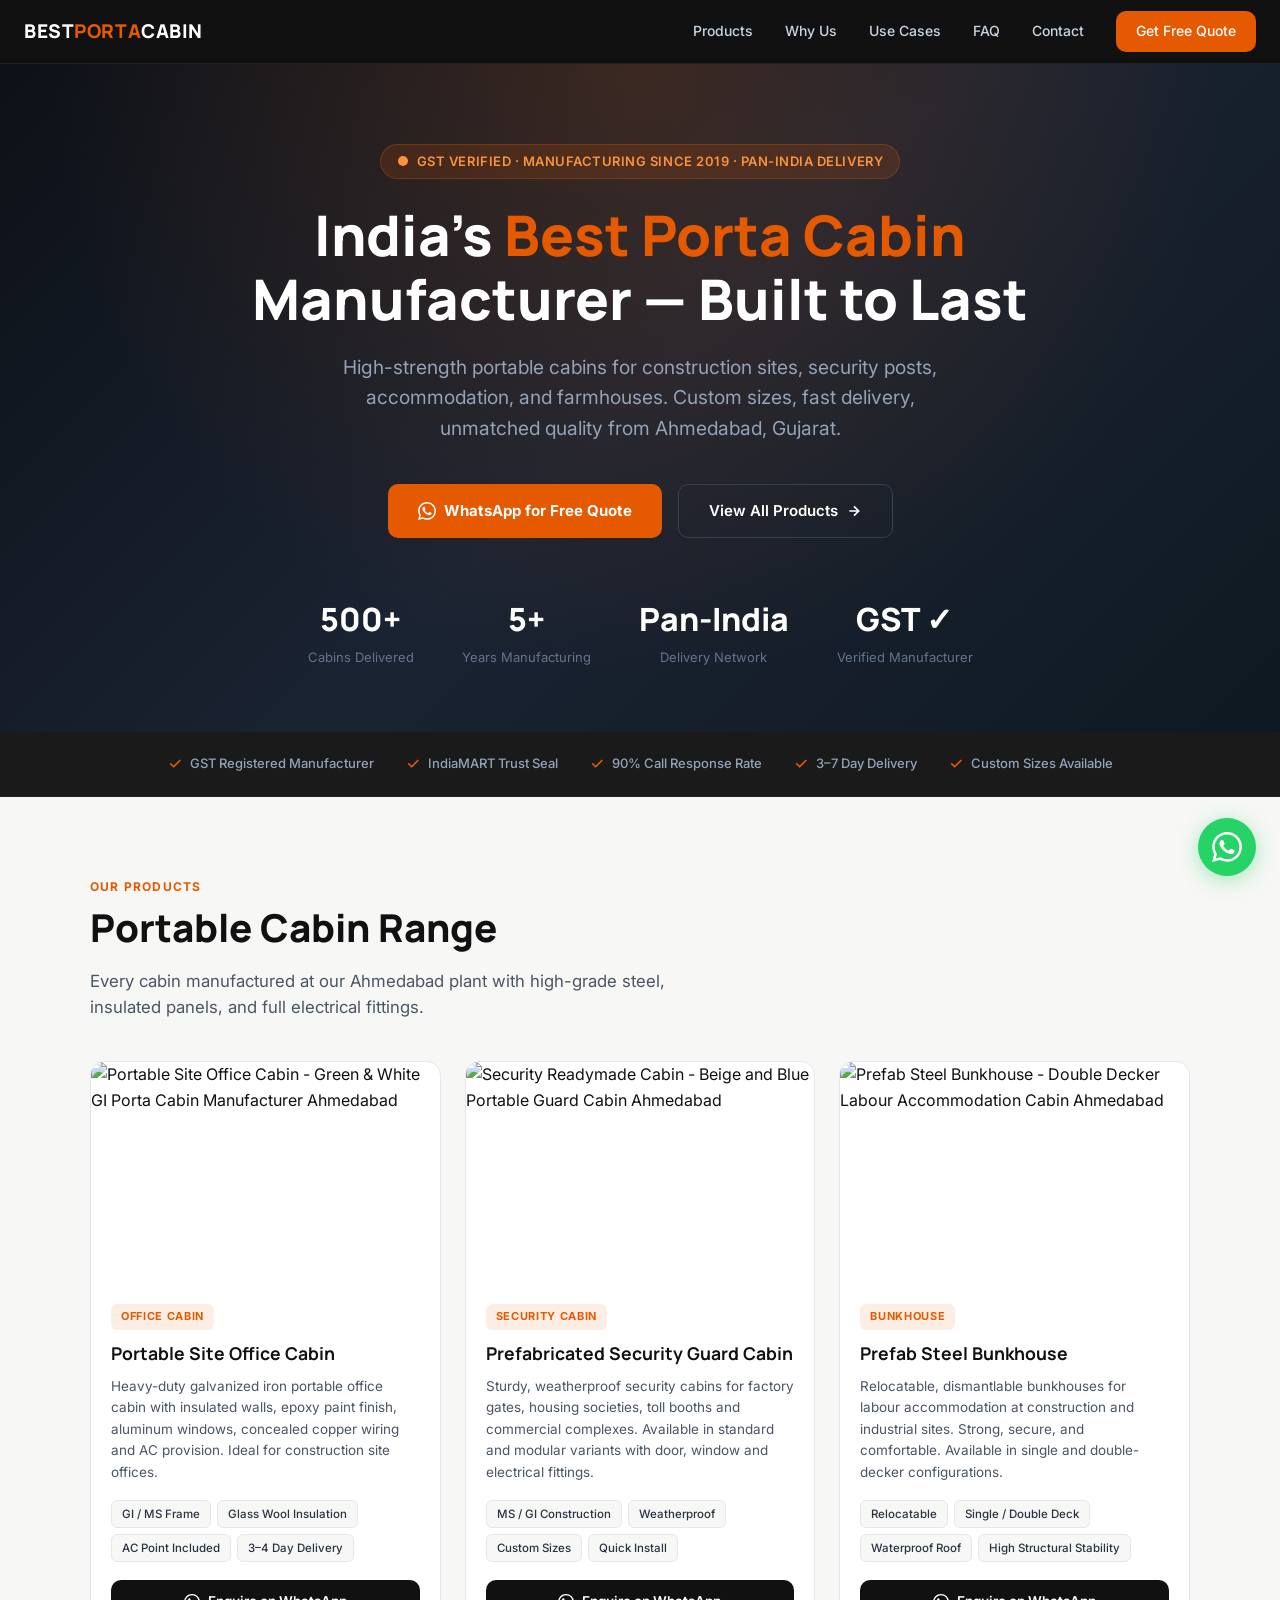
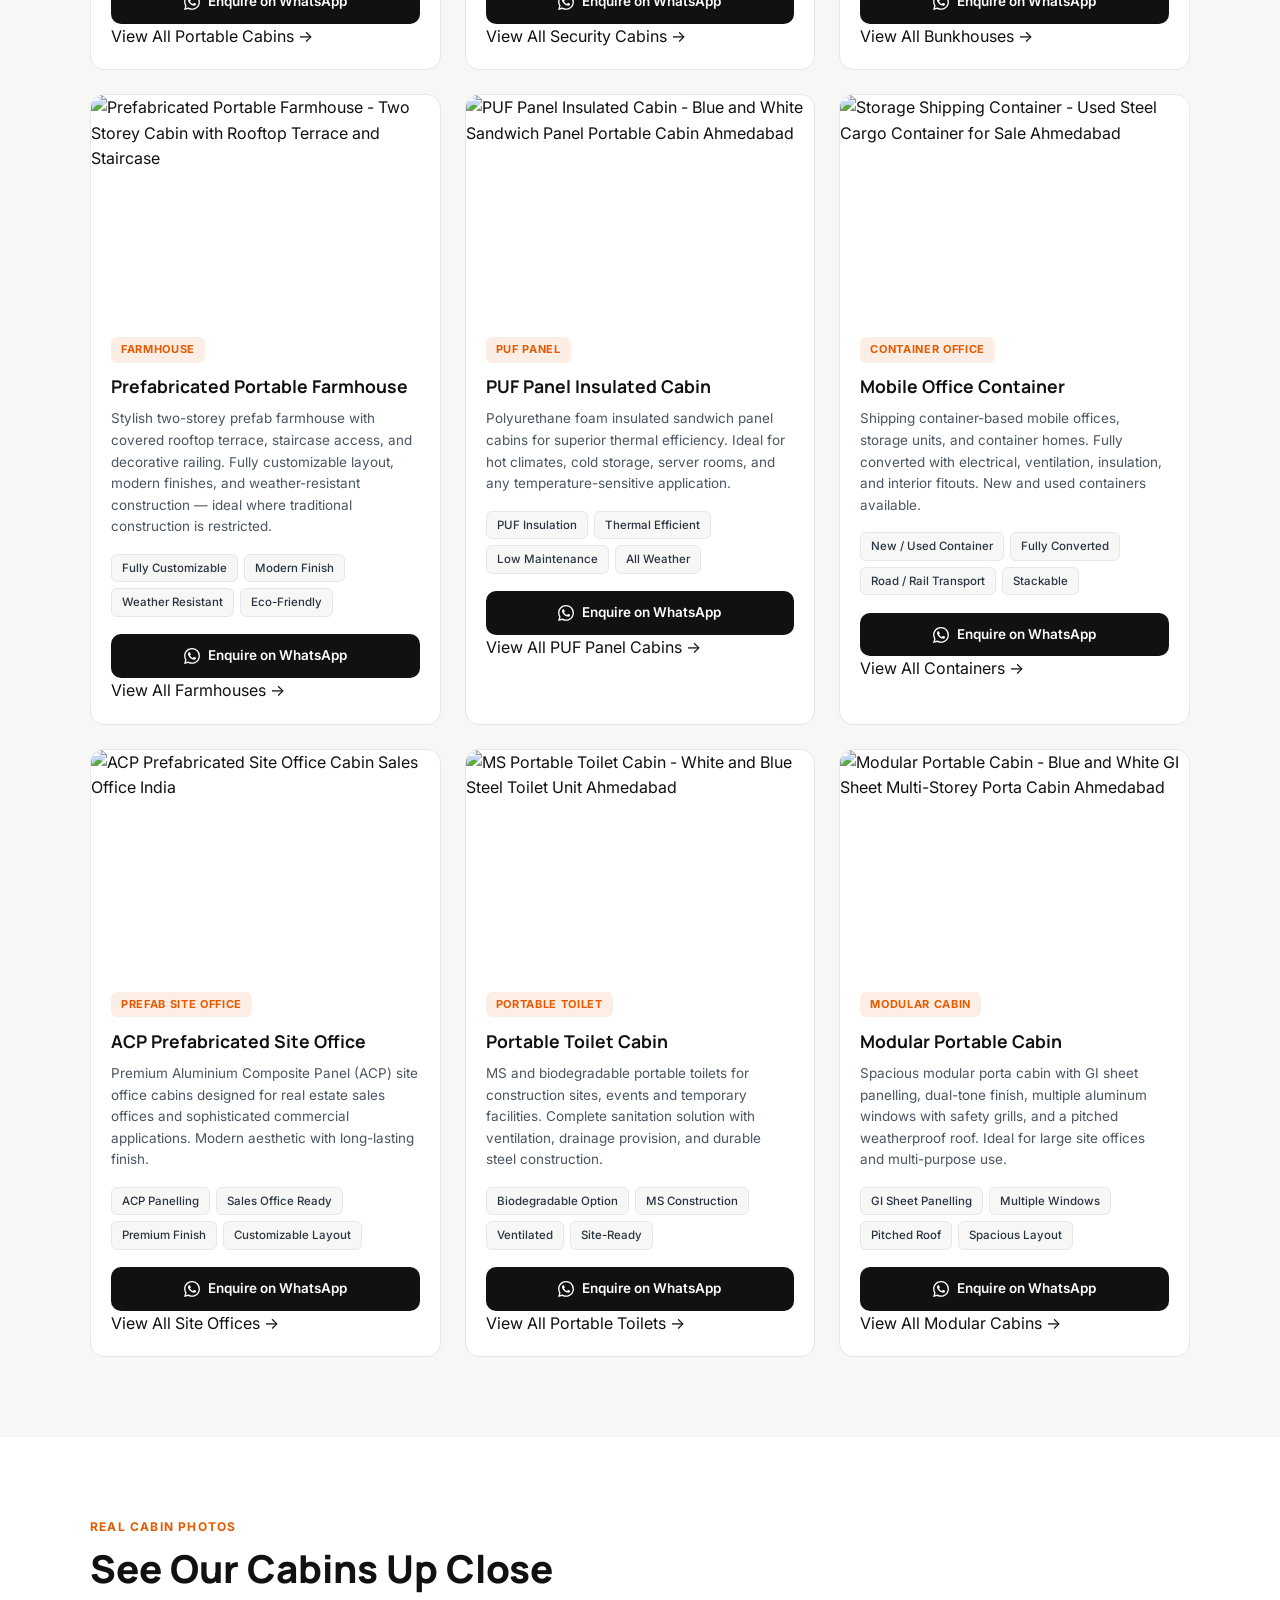
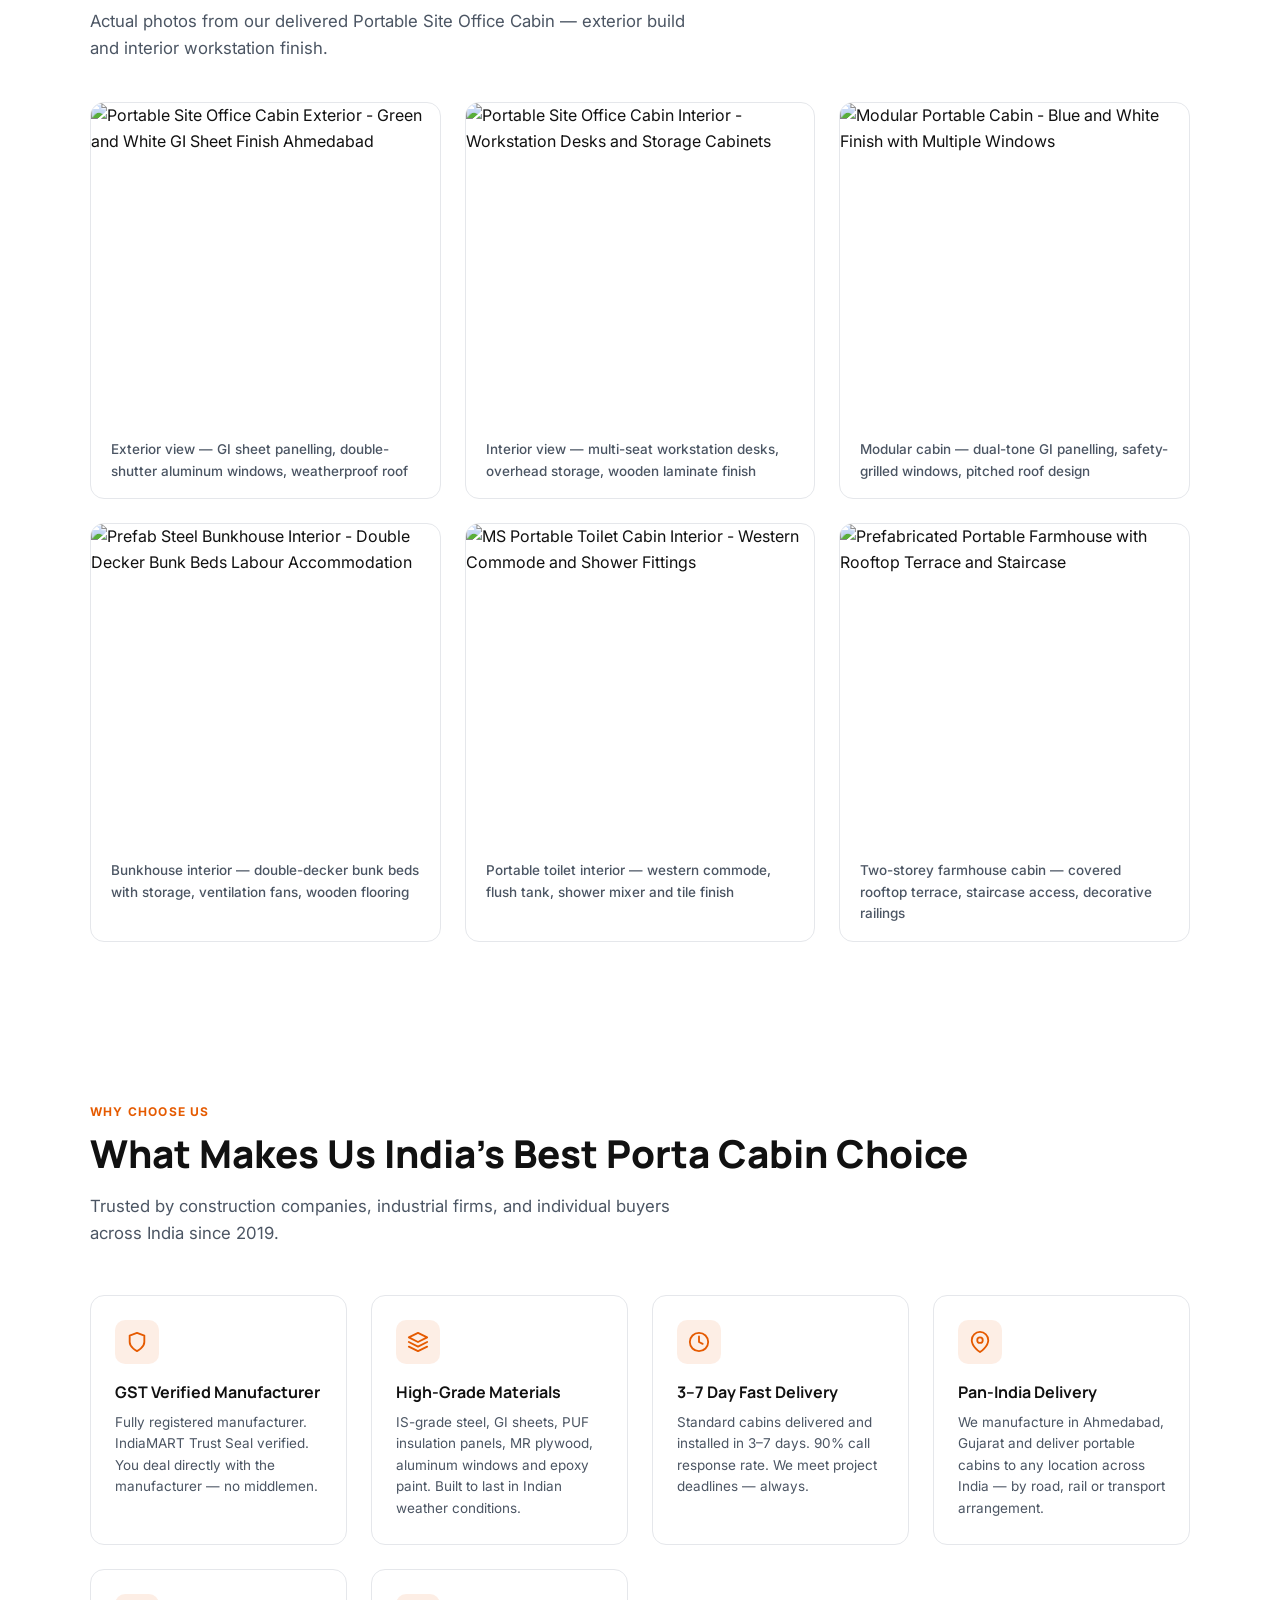
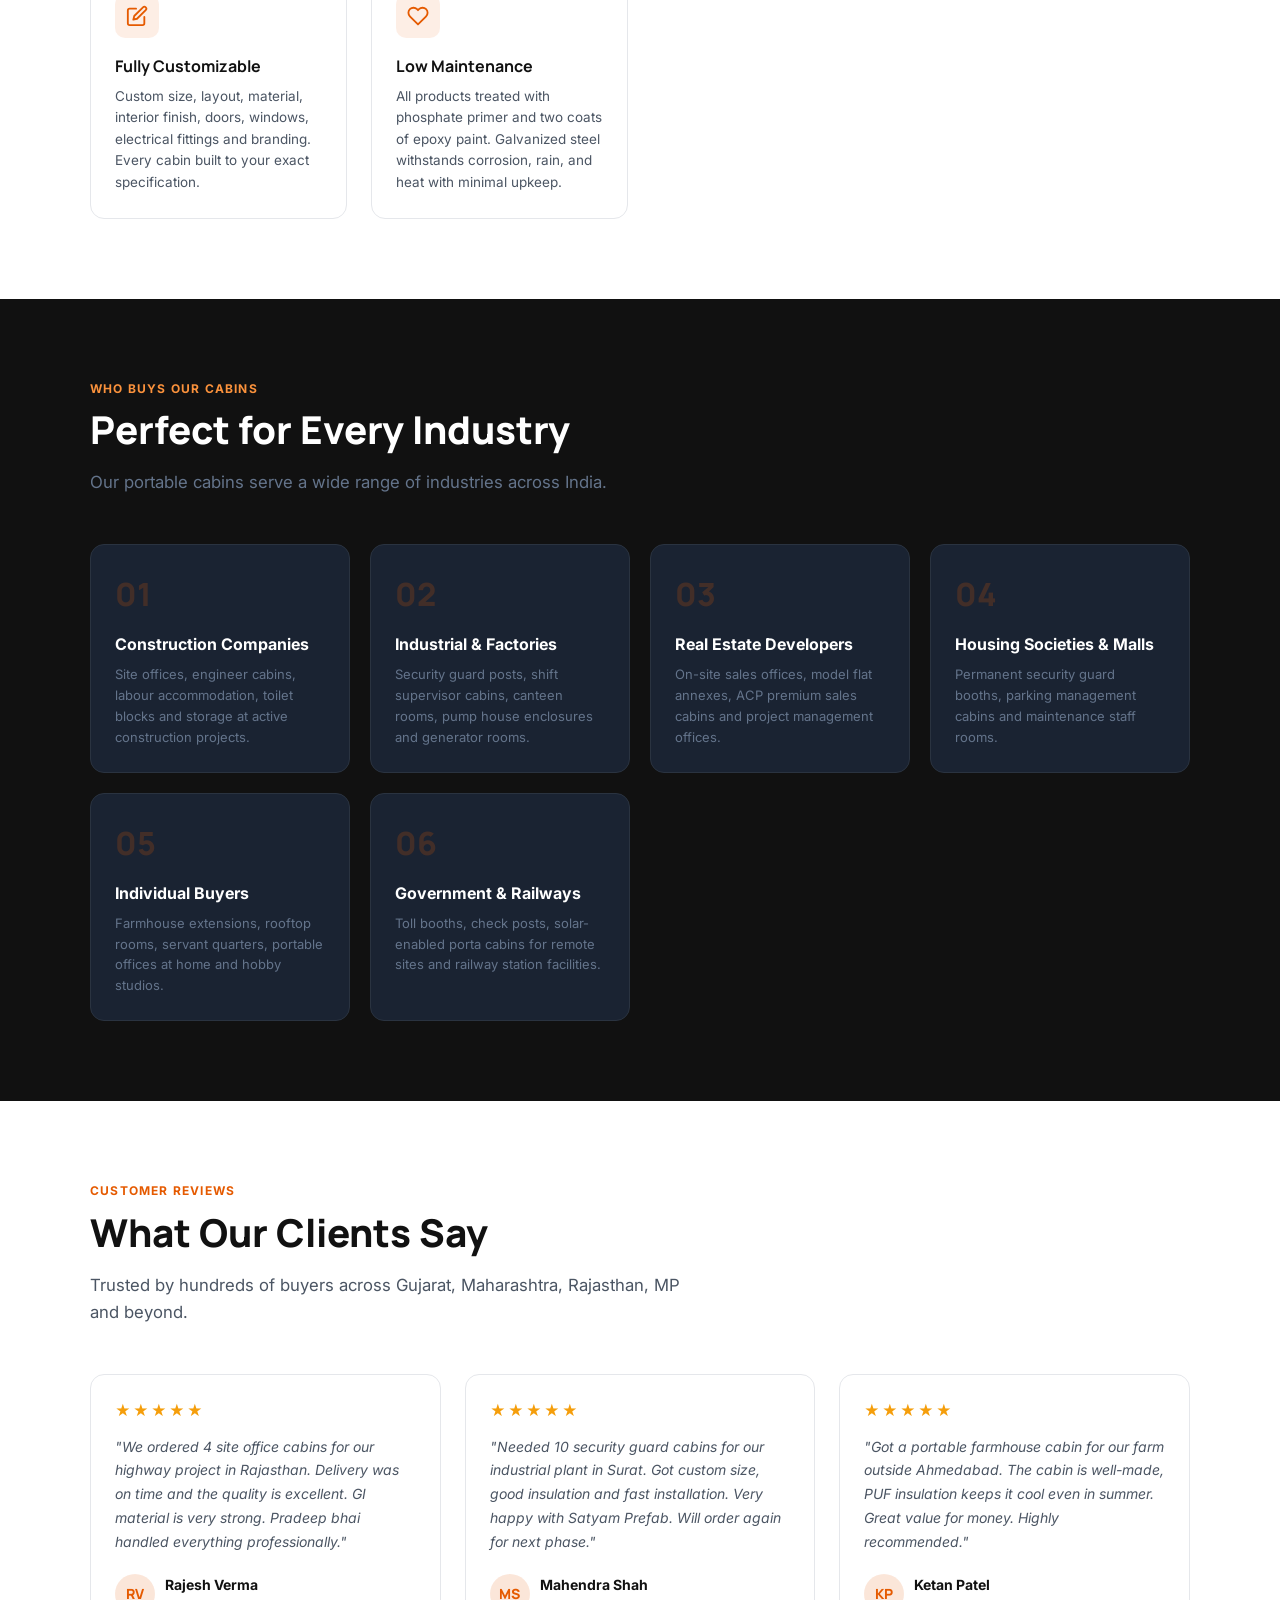
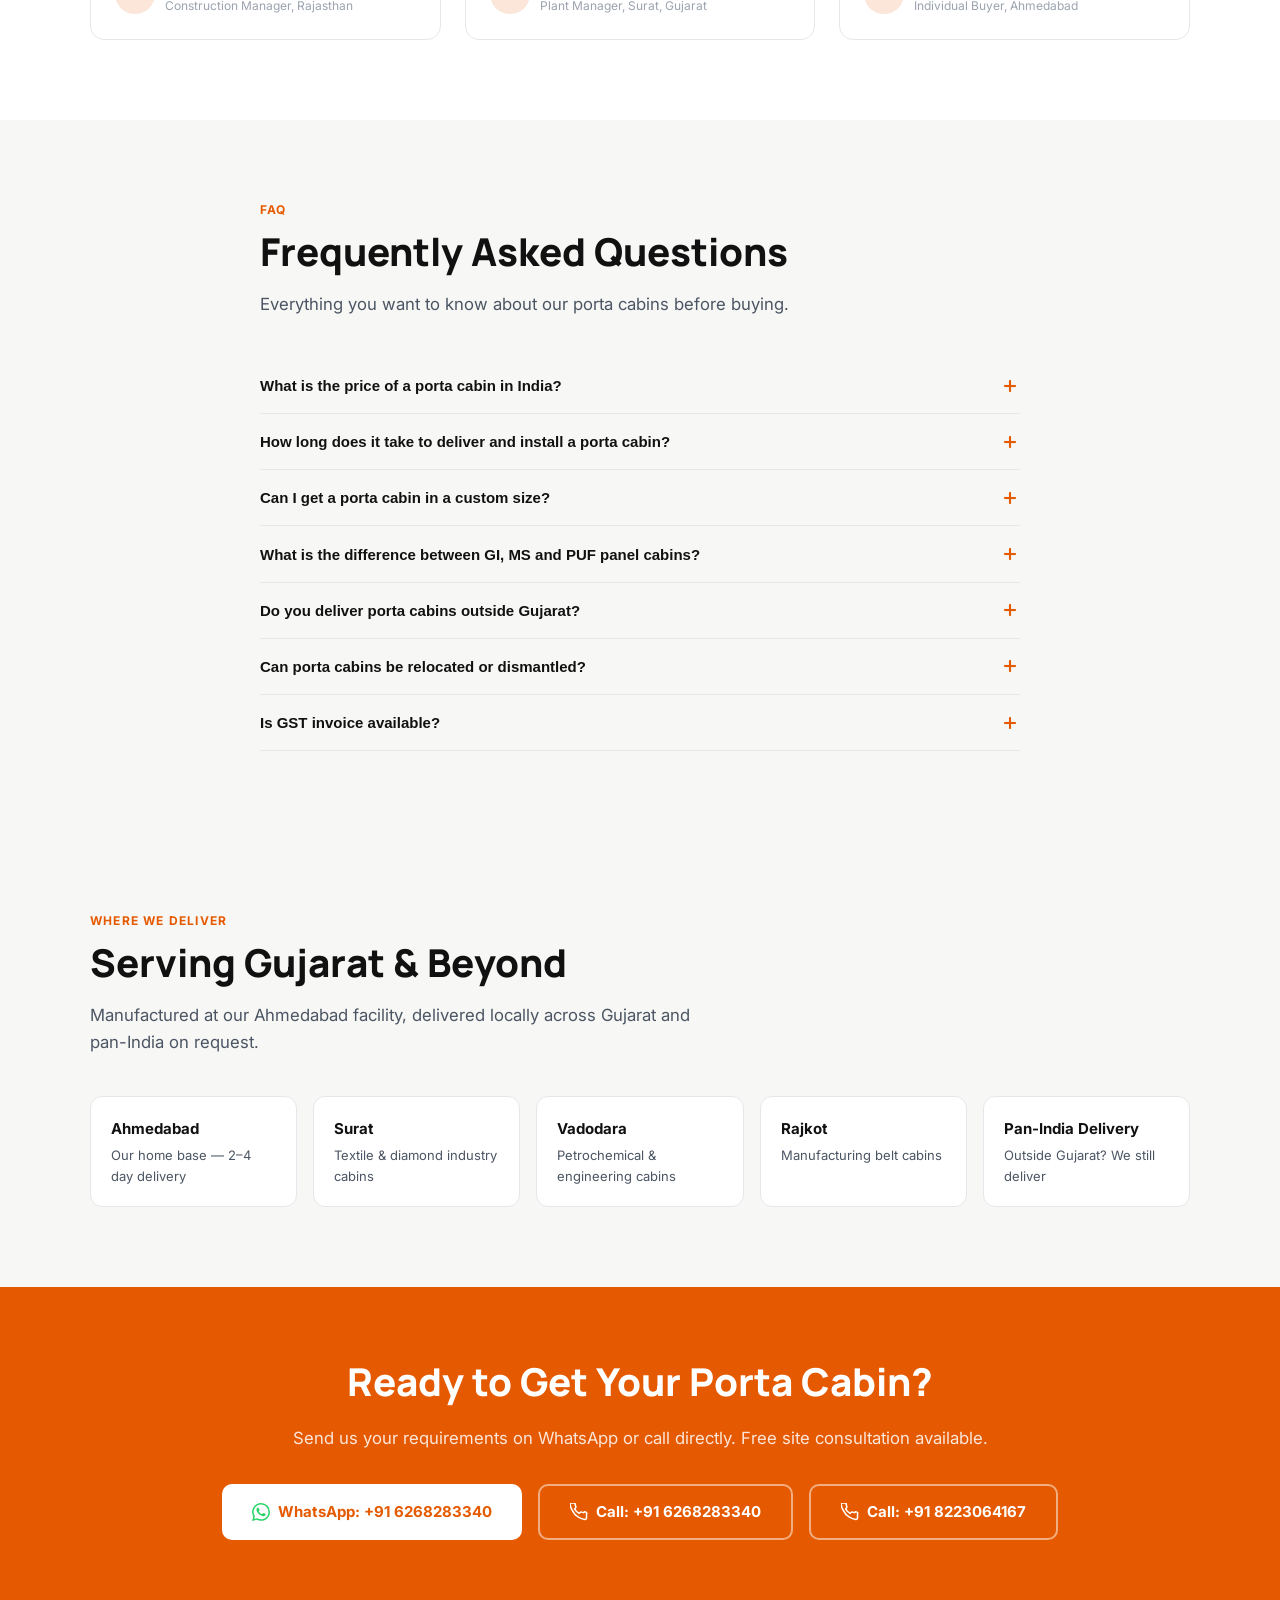
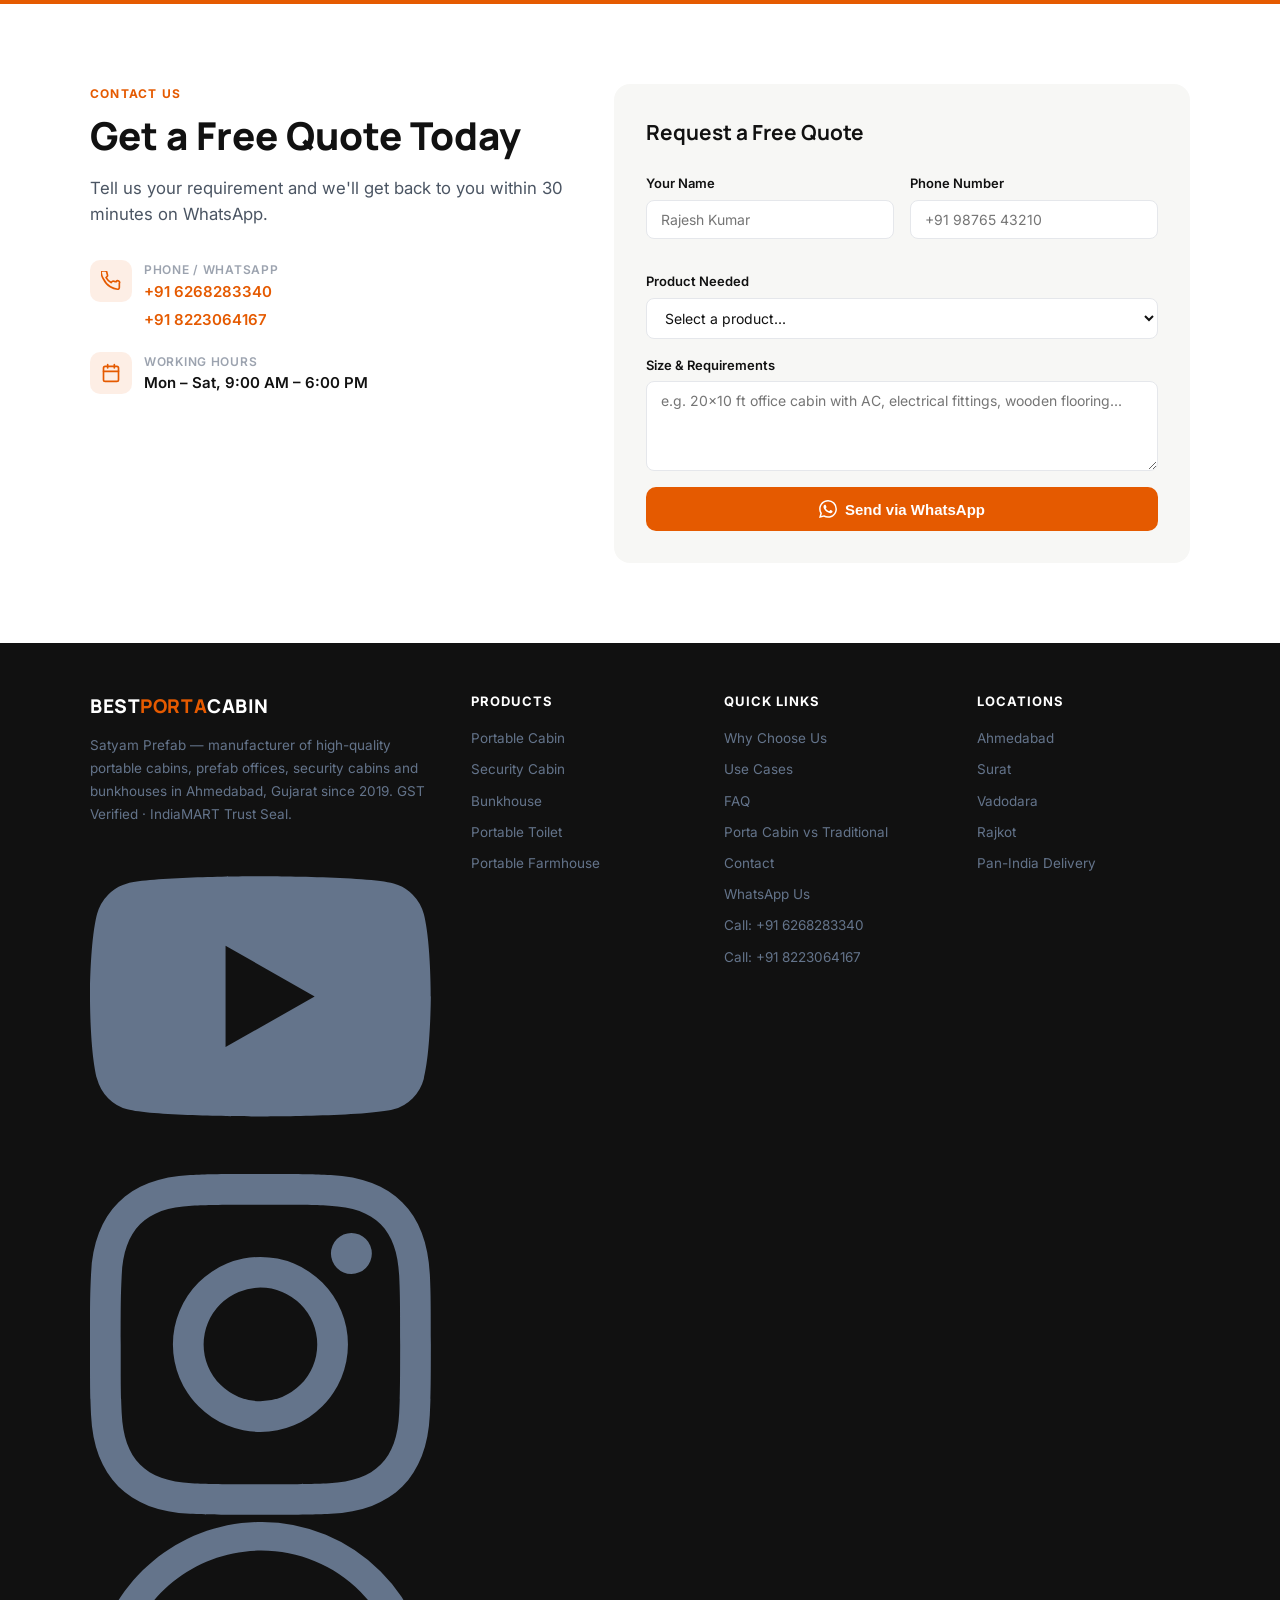
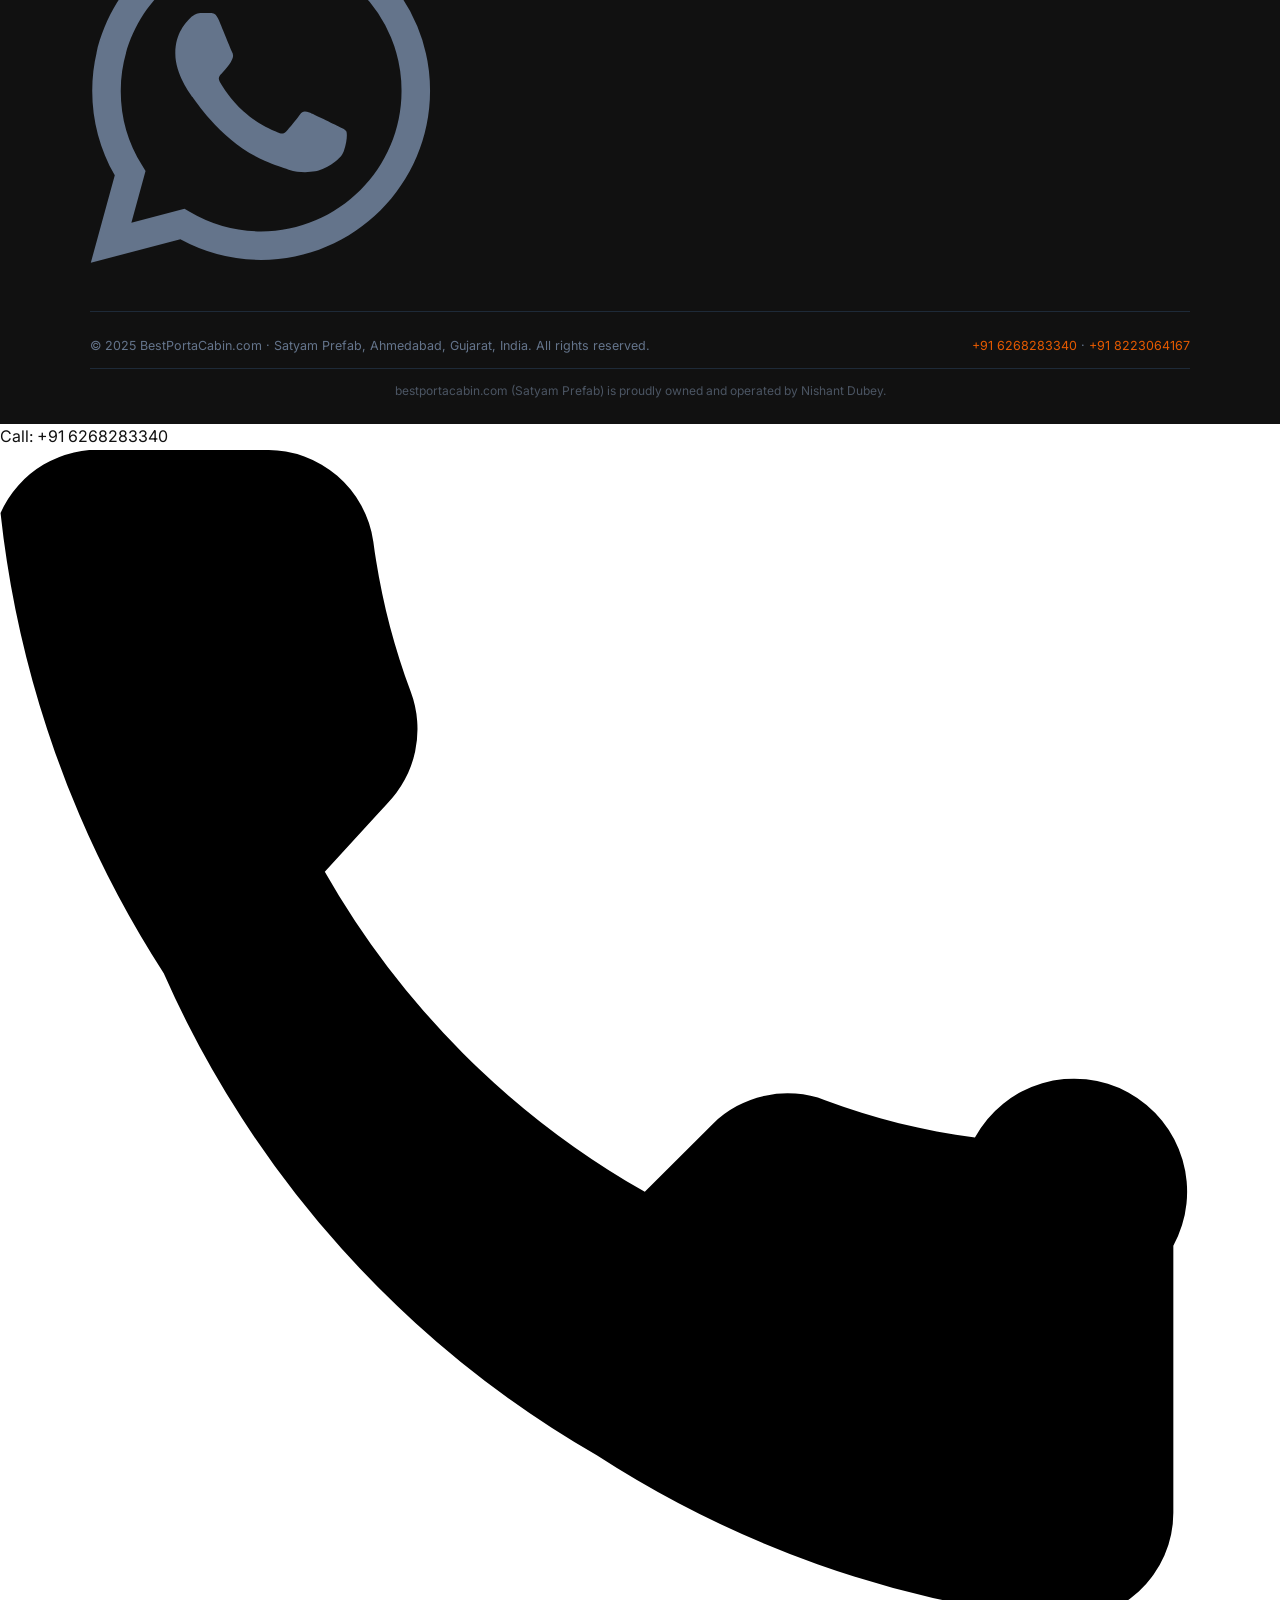
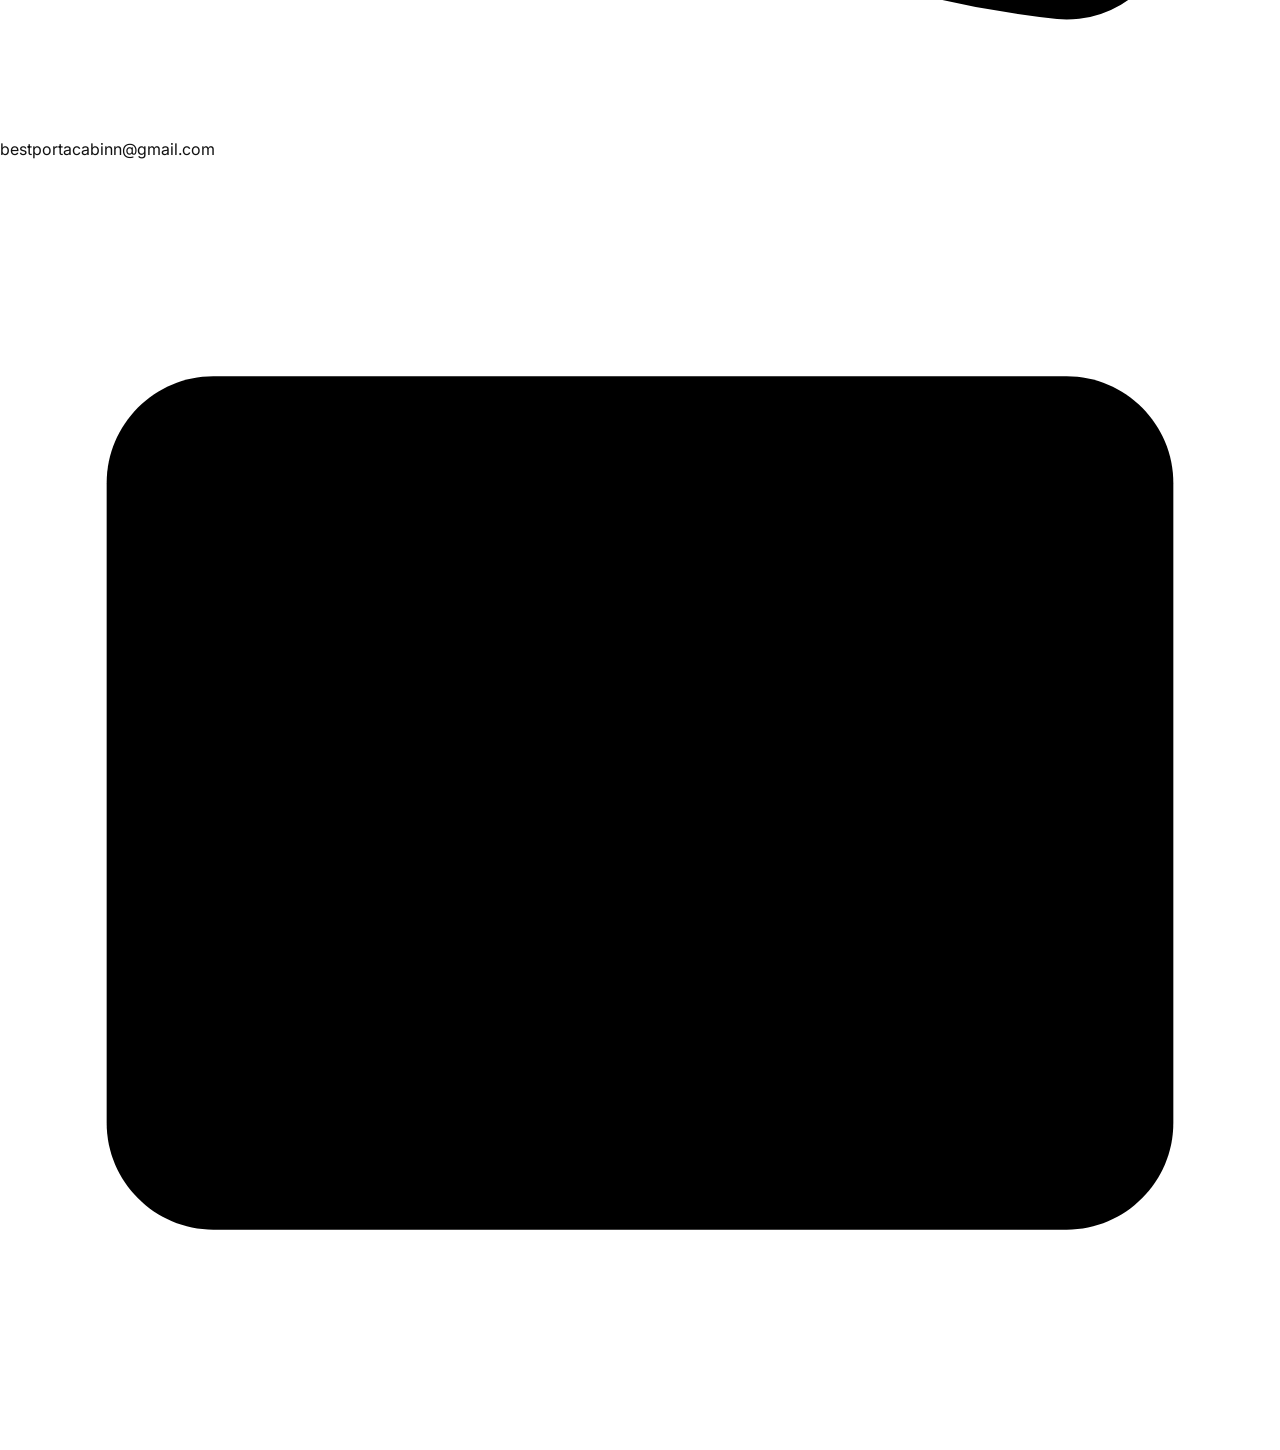
==== commit e2de3bfa: "Enhance footer with product links and social media Updated product links in the footer and added soc" ====
--- a/bestportacabin-site/index.html
+++ b/bestportacabin-site/index.html
@@ -250,6 +250,7 @@
             <svg viewBox="0 0 24 24"><path d="M17.472 14.382c-.297-.149-1.758-.867-2.03-.967-.273-.099-.471-.148-.67.15-.197.297-.767.966-.94 1.164-.173.199-.347.223-.644.075-.297-.15-1.255-.463-2.39-1.475-.883-.788-1.48-1.761-1.653-2.059-.173-.297-.018-.458.13-.606.134-.133.298-.347.446-.52.149-.174.198-.298.298-.497.099-.198.05-.371-.025-.52-.075-.149-.669-1.612-.916-2.207-.242-.579-.487-.5-.669-.51a12.8 12.8 0 00-.57-.01c-.198 0-.52.074-.792.372-.272.297-1.04 1.016-1.04 2.479 0 1.462 1.065 2.875 1.213 3.074.149.198 2.096 3.2 5.077 4.487.709.306 1.262.489 1.694.625.712.227 1.36.195 1.871.118.571-.085 1.758-.719 2.006-1.413.248-.694.248-1.289.173-1.413-.074-.124-.272-.198-.57-.347m-5.421 7.403h-.004a9.87 9.87 0 01-5.031-1.378l-.361-.214-3.741.982.998-3.648-.235-.374a9.86 9.86 0 01-1.51-5.26c.001-5.45 4.436-9.884 9.888-9.884 2.64 0 5.122 1.03 6.988 2.898a9.825 9.825 0 012.893 6.994c-.003 5.45-4.437 9.884-9.885 9.884m8.413-18.297A11.815 11.815 0 0012.05 0C5.495 0 .16 5.335.157 11.892c0 2.096.547 4.142 1.588 5.945L.057 24l6.305-1.654a11.882 11.882 0 005.683 1.448h.005c6.554 0 11.89-5.335 11.893-11.893a11.821 11.821 0 00-3.48-8.413z"/></svg>
             Enquire on WhatsApp
           </a>
+          <a href="/products/portable-cabin" class="product-view-link">View All Portable Cabins →</a>
         </div>
       </article>
 
@@ -270,6 +271,7 @@
             <svg viewBox="0 0 24 24"><path d="M17.472 14.382c-.297-.149-1.758-.867-2.03-.967-.273-.099-.471-.148-.67.15-.197.297-.767.966-.94 1.164-.173.199-.347.223-.644.075-.297-.15-1.255-.463-2.39-1.475-.883-.788-1.48-1.761-1.653-2.059-.173-.297-.018-.458.13-.606.134-.133.298-.347.446-.52.149-.174.198-.298.298-.497.099-.198.05-.371-.025-.52-.075-.149-.669-1.612-.916-2.207-.242-.579-.487-.5-.669-.51a12.8 12.8 0 00-.57-.01c-.198 0-.52.074-.792.372-.272.297-1.04 1.016-1.04 2.479 0 1.462 1.065 2.875 1.213 3.074.149.198 2.096 3.2 5.077 4.487.709.306 1.262.489 1.694.625.712.227 1.36.195 1.871.118.571-.085 1.758-.719 2.006-1.413.248-.694.248-1.289.173-1.413-.074-.124-.272-.198-.57-.347m-5.421 7.403h-.004a9.87 9.87 0 01-5.031-1.378l-.361-.214-3.741.982.998-3.648-.235-.374a9.86 9.86 0 01-1.51-5.26c.001-5.45 4.436-9.884 9.888-9.884 2.64 0 5.122 1.03 6.988 2.898a9.825 9.825 0 012.893 6.994c-.003 5.45-4.437 9.884-9.885 9.884m8.413-18.297A11.815 11.815 0 0012.05 0C5.495 0 .16 5.335.157 11.892c0 2.096.547 4.142 1.588 5.945L.057 24l6.305-1.654a11.882 11.882 0 005.683 1.448h.005c6.554 0 11.89-5.335 11.893-11.893a11.821 11.821 0 00-3.48-8.413z"/></svg>
             Enquire on WhatsApp
           </a>
+          <a href="/products/security-cabin" class="product-view-link">View All Security Cabins →</a>
         </div>
       </article>
 
@@ -290,6 +292,7 @@
             <svg viewBox="0 0 24 24"><path d="M17.472 14.382c-.297-.149-1.758-.867-2.03-.967-.273-.099-.471-.148-.67.15-.197.297-.767.966-.94 1.164-.173.199-.347.223-.644.075-.297-.15-1.255-.463-2.39-1.475-.883-.788-1.48-1.761-1.653-2.059-.173-.297-.018-.458.13-.606.134-.133.298-.347.446-.52.149-.174.198-.298.298-.497.099-.198.05-.371-.025-.52-.075-.149-.669-1.612-.916-2.207-.242-.579-.487-.5-.669-.51a12.8 12.8 0 00-.57-.01c-.198 0-.52.074-.792.372-.272.297-1.04 1.016-1.04 2.479 0 1.462 1.065 2.875 1.213 3.074.149.198 2.096 3.2 5.077 4.487.709.306 1.262.489 1.694.625.712.227 1.36.195 1.871.118.571-.085 1.758-.719 2.006-1.413.248-.694.248-1.289.173-1.413-.074-.124-.272-.198-.57-.347m-5.421 7.403h-.004a9.87 9.87 0 01-5.031-1.378l-.361-.214-3.741.982.998-3.648-.235-.374a9.86 9.86 0 01-1.51-5.26c.001-5.45 4.436-9.884 9.888-9.884 2.64 0 5.122 1.03 6.988 2.898a9.825 9.825 0 012.893 6.994c-.003 5.45-4.437 9.884-9.885 9.884m8.413-18.297A11.815 11.815 0 0012.05 0C5.495 0 .16 5.335.157 11.892c0 2.096.547 4.142 1.588 5.945L.057 24l6.305-1.654a11.882 11.882 0 005.683 1.448h.005c6.554 0 11.89-5.335 11.893-11.893a11.821 11.821 0 00-3.48-8.413z"/></svg>
             Enquire on WhatsApp
           </a>
+          <a href="/products/bunkhouse" class="product-view-link">View All Bunkhouses →</a>
         </div>
       </article>
 
@@ -310,6 +313,7 @@
             <svg viewBox="0 0 24 24"><path d="M17.472 14.382c-.297-.149-1.758-.867-2.03-.967-.273-.099-.471-.148-.67.15-.197.297-.767.966-.94 1.164-.173.199-.347.223-.644.075-.297-.15-1.255-.463-2.39-1.475-.883-.788-1.48-1.761-1.653-2.059-.173-.297-.018-.458.13-.606.134-.133.298-.347.446-.52.149-.174.198-.298.298-.497.099-.198.05-.371-.025-.52-.075-.149-.669-1.612-.916-2.207-.242-.579-.487-.5-.669-.51a12.8 12.8 0 00-.57-.01c-.198 0-.52.074-.792.372-.272.297-1.04 1.016-1.04 2.479 0 1.462 1.065 2.875 1.213 3.074.149.198 2.096 3.2 5.077 4.487.709.306 1.262.489 1.694.625.712.227 1.36.195 1.871.118.571-.085 1.758-.719 2.006-1.413.248-.694.248-1.289.173-1.413-.074-.124-.272-.198-.57-.347m-5.421 7.403h-.004a9.87 9.87 0 01-5.031-1.378l-.361-.214-3.741.982.998-3.648-.235-.374a9.86 9.86 0 01-1.51-5.26c.001-5.45 4.436-9.884 9.888-9.884 2.64 0 5.122 1.03 6.988 2.898a9.825 9.825 0 012.893 6.994c-.003 5.45-4.437 9.884-9.885 9.884m8.413-18.297A11.815 11.815 0 0012.05 0C5.495 0 .16 5.335.157 11.892c0 2.096.547 4.142 1.588 5.945L.057 24l6.305-1.654a11.882 11.882 0 005.683 1.448h.005c6.554 0 11.89-5.335 11.893-11.893a11.821 11.821 0 00-3.48-8.413z"/></svg>
             Enquire on WhatsApp
           </a>
+          <a href="/products/portable-farmhouse" class="product-view-link">View All Farmhouses →</a>
         </div>
       </article>
 
@@ -330,6 +334,7 @@
             <svg viewBox="0 0 24 24"><path d="M17.472 14.382c-.297-.149-1.758-.867-2.03-.967-.273-.099-.471-.148-.67.15-.197.297-.767.966-.94 1.164-.173.199-.347.223-.644.075-.297-.15-1.255-.463-2.39-1.475-.883-.788-1.48-1.761-1.653-2.059-.173-.297-.018-.458.13-.606.134-.133.298-.347.446-.52.149-.174.198-.298.298-.497.099-.198.05-.371-.025-.52-.075-.149-.669-1.612-.916-2.207-.242-.579-.487-.5-.669-.51a12.8 12.8 0 00-.57-.01c-.198 0-.52.074-.792.372-.272.297-1.04 1.016-1.04 2.479 0 1.462 1.065 2.875 1.213 3.074.149.198 2.096 3.2 5.077 4.487.709.306 1.262.489 1.694.625.712.227 1.36.195 1.871.118.571-.085 1.758-.719 2.006-1.413.248-.694.248-1.289.173-1.413-.074-.124-.272-.198-.57-.347m-5.421 7.403h-.004a9.87 9.87 0 01-5.031-1.378l-.361-.214-3.741.982.998-3.648-.235-.374a9.86 9.86 0 01-1.51-5.26c.001-5.45 4.436-9.884 9.888-9.884 2.64 0 5.122 1.03 6.988 2.898a9.825 9.825 0 012.893 6.994c-.003 5.45-4.437 9.884-9.885 9.884m8.413-18.297A11.815 11.815 0 0012.05 0C5.495 0 .16 5.335.157 11.892c0 2.096.547 4.142 1.588 5.945L.057 24l6.305-1.654a11.882 11.882 0 005.683 1.448h.005c6.554 0 11.89-5.335 11.893-11.893a11.821 11.821 0 00-3.48-8.413z"/></svg>
             Enquire on WhatsApp
           </a>
+          <a href="/products/puf-panel-cabin" class="product-view-link">View All PUF Panel Cabins →</a>
         </div>
       </article>
 
@@ -350,6 +355,7 @@
             <svg viewBox="0 0 24 24"><path d="M17.472 14.382c-.297-.149-1.758-.867-2.03-.967-.273-.099-.471-.148-.67.15-.197.297-.767.966-.94 1.164-.173.199-.347.223-.644.075-.297-.15-1.255-.463-2.39-1.475-.883-.788-1.48-1.761-1.653-2.059-.173-.297-.018-.458.13-.606.134-.133.298-.347.446-.52.149-.174.198-.298.298-.497.099-.198.05-.371-.025-.52-.075-.149-.669-1.612-.916-2.207-.242-.579-.487-.5-.669-.51a12.8 12.8 0 00-.57-.01c-.198 0-.52.074-.792.372-.272.297-1.04 1.016-1.04 2.479 0 1.462 1.065 2.875 1.213 3.074.149.198 2.096 3.2 5.077 4.487.709.306 1.262.489 1.694.625.712.227 1.36.195 1.871.118.571-.085 1.758-.719 2.006-1.413.248-.694.248-1.289.173-1.413-.074-.124-.272-.198-.57-.347m-5.421 7.403h-.004a9.87 9.87 0 01-5.031-1.378l-.361-.214-3.741.982.998-3.648-.235-.374a9.86 9.86 0 01-1.51-5.26c.001-5.45 4.436-9.884 9.888-9.884 2.64 0 5.122 1.03 6.988 2.898a9.825 9.825 0 012.893 6.994c-.003 5.45-4.437 9.884-9.885 9.884m8.413-18.297A11.815 11.815 0 0012.05 0C5.495 0 .16 5.335.157 11.892c0 2.096.547 4.142 1.588 5.945L.057 24l6.305-1.654a11.882 11.882 0 005.683 1.448h.005c6.554 0 11.89-5.335 11.893-11.893a11.821 11.821 0 00-3.48-8.413z"/></svg>
             Enquire on WhatsApp
           </a>
+          <a href="/products/storage-container" class="product-view-link">View All Containers →</a>
         </div>
       </article>
 
@@ -370,6 +376,7 @@
             <svg viewBox="0 0 24 24"><path d="M17.472 14.382c-.297-.149-1.758-.867-2.03-.967-.273-.099-.471-.148-.67.15-.197.297-.767.966-.94 1.164-.173.199-.347.223-.644.075-.297-.15-1.255-.463-2.39-1.475-.883-.788-1.48-1.761-1.653-2.059-.173-.297-.018-.458.13-.606.134-.133.298-.347.446-.52.149-.174.198-.298.298-.497.099-.198.05-.371-.025-.52-.075-.149-.669-1.612-.916-2.207-.242-.579-.487-.5-.669-.51a12.8 12.8 0 00-.57-.01c-.198 0-.52.074-.792.372-.272.297-1.04 1.016-1.04 2.479 0 1.462 1.065 2.875 1.213 3.074.149.198 2.096 3.2 5.077 4.487.709.306 1.262.489 1.694.625.712.227 1.36.195 1.871.118.571-.085 1.758-.719 2.006-1.413.248-.694.248-1.289.173-1.413-.074-.124-.272-.198-.57-.347m-5.421 7.403h-.004a9.87 9.87 0 01-5.031-1.378l-.361-.214-3.741.982.998-3.648-.235-.374a9.86 9.86 0 01-1.51-5.26c.001-5.45 4.436-9.884 9.888-9.884 2.64 0 5.122 1.03 6.988 2.898a9.825 9.825 0 012.893 6.994c-.003 5.45-4.437 9.884-9.885 9.884m8.413-18.297A11.815 11.815 0 0012.05 0C5.495 0 .16 5.335.157 11.892c0 2.096.547 4.142 1.588 5.945L.057 24l6.305-1.654a11.882 11.882 0 005.683 1.448h.005c6.554 0 11.89-5.335 11.893-11.893a11.821 11.821 0 00-3.48-8.413z"/></svg>
             Enquire on WhatsApp
           </a>
+          <a href="/products/site-office" class="product-view-link">View All Site Offices →</a>
         </div>
       </article>
 
@@ -390,6 +397,7 @@
             <svg viewBox="0 0 24 24"><path d="M17.472 14.382c-.297-.149-1.758-.867-2.03-.967-.273-.099-.471-.148-.67.15-.197.297-.767.966-.94 1.164-.173.199-.347.223-.644.075-.297-.15-1.255-.463-2.39-1.475-.883-.788-1.48-1.761-1.653-2.059-.173-.297-.018-.458.13-.606.134-.133.298-.347.446-.52.149-.174.198-.298.298-.497.099-.198.05-.371-.025-.52-.075-.149-.669-1.612-.916-2.207-.242-.579-.487-.5-.669-.51a12.8 12.8 0 00-.57-.01c-.198 0-.52.074-.792.372-.272.297-1.04 1.016-1.04 2.479 0 1.462 1.065 2.875 1.213 3.074.149.198 2.096 3.2 5.077 4.487.709.306 1.262.489 1.694.625.712.227 1.36.195 1.871.118.571-.085 1.758-.719 2.006-1.413.248-.694.248-1.289.173-1.413-.074-.124-.272-.198-.57-.347m-5.421 7.403h-.004a9.87 9.87 0 01-5.031-1.378l-.361-.214-3.741.982.998-3.648-.235-.374a9.86 9.86 0 01-1.51-5.26c.001-5.45 4.436-9.884 9.888-9.884 2.64 0 5.122 1.03 6.988 2.898a9.825 9.825 0 012.893 6.994c-.003 5.45-4.437 9.884-9.885 9.884m8.413-18.297A11.815 11.815 0 0012.05 0C5.495 0 .16 5.335.157 11.892c0 2.096.547 4.142 1.588 5.945L.057 24l6.305-1.654a11.882 11.882 0 005.683 1.448h.005c6.554 0 11.89-5.335 11.893-11.893a11.821 11.821 0 00-3.48-8.413z"/></svg>
             Enquire on WhatsApp
           </a>
+          <a href="/products/portable-toilet" class="product-view-link">View All Portable Toilets →</a>
         </div>
       </article>
 
@@ -410,6 +418,7 @@
             <svg viewBox="0 0 24 24"><path d="M17.472 14.382c-.297-.149-1.758-.867-2.03-.967-.273-.099-.471-.148-.67.15-.197.297-.767.966-.94 1.164-.173.199-.347.223-.644.075-.297-.15-1.255-.463-2.39-1.475-.883-.788-1.48-1.761-1.653-2.059-.173-.297-.018-.458.13-.606.134-.133.298-.347.446-.52.149-.174.198-.298.298-.497.099-.198.05-.371-.025-.52-.075-.149-.669-1.612-.916-2.207-.242-.579-.487-.5-.669-.51a12.8 12.8 0 00-.57-.01c-.198 0-.52.074-.792.372-.272.297-1.04 1.016-1.04 2.479 0 1.462 1.065 2.875 1.213 3.074.149.198 2.096 3.2 5.077 4.487.709.306 1.262.489 1.694.625.712.227 1.36.195 1.871.118.571-.085 1.758-.719 2.006-1.413.248-.694.248-1.289.173-1.413-.074-.124-.272-.198-.57-.347m-5.421 7.403h-.004a9.87 9.87 0 01-5.031-1.378l-.361-.214-3.741.982.998-3.648-.235-.374a9.86 9.86 0 01-1.51-5.26c.001-5.45 4.436-9.884 9.888-9.884 2.64 0 5.122 1.03 6.988 2.898a9.825 9.825 0 012.893 6.994c-.003 5.45-4.437 9.884-9.885 9.884m8.413-18.297A11.815 11.815 0 0012.05 0C5.495 0 .16 5.335.157 11.892c0 2.096.547 4.142 1.588 5.945L.057 24l6.305-1.654a11.882 11.882 0 005.683 1.448h.005c6.554 0 11.89-5.335 11.893-11.893a11.821 11.821 0 00-3.48-8.413z"/></svg>
             Enquire on WhatsApp
           </a>
+          <a href="/products/portable-cabin" class="product-view-link">View All Modular Cabins →</a>
         </div>
       </article>
 
@@ -777,17 +786,26 @@
     <div>
       <div class="footer-logo">Best<span>Porta</span>Cabin</div>
       <p class="footer-desc">Satyam Prefab — manufacturer of high-quality portable cabins, prefab offices, security cabins and bunkhouses in Ahmedabad, Gujarat since 2019. GST Verified · IndiaMART Trust Seal.</p>
+      <div class="footer-social">
+        <a href="https://youtube.com/@bestportacabin?si=KnVLdu8Pnz6RjPiS" target="_blank" rel="noopener" aria-label="YouTube Channel" class="social-icon">
+          <svg viewBox="0 0 24 24" fill="currentColor"><path d="M23.498 6.186a3.016 3.016 0 00-2.122-2.136C19.505 3.545 12 3.545 12 3.545s-7.505 0-9.377.505A3.017 3.017 0 00.502 6.186C0 8.07 0 12 0 12s0 3.93.502 5.814a3.016 3.016 0 002.122 2.136c1.871.505 9.376.505 9.376.505s7.505 0 9.377-.505a3.015 3.015 0 002.122-2.136C24 15.93 24 12 24 12s0-3.93-.502-5.814zM9.545 15.568V8.432L15.818 12l-6.273 3.568z"/></svg>
+        </a>
+        <a href="https://www.instagram.com/bestportacabinn?igsh=cWx4NjBldXc4cGxk" target="_blank" rel="noopener" aria-label="Instagram Page" class="social-icon">
+          <svg viewBox="0 0 24 24" fill="currentColor"><path d="M12 2.163c3.204 0 3.584.012 4.85.07 3.252.148 4.771 1.691 4.919 4.919.058 1.265.069 1.645.069 4.849 0 3.205-.012 3.584-.069 4.849-.149 3.225-1.664 4.771-4.919 4.919-1.266.058-1.644.07-4.85.07-3.204 0-3.584-.012-4.849-.07-3.26-.149-4.771-1.699-4.919-4.92-.058-1.265-.07-1.644-.07-4.849 0-3.204.013-3.583.07-4.849.149-3.227 1.664-4.771 4.919-4.919 1.266-.057 1.645-.069 4.849-.069zM12 0C8.741 0 8.333.014 7.053.072 2.695.272.273 2.69.073 7.052.014 8.333 0 8.741 0 12c0 3.259.014 3.668.072 4.948.2 4.358 2.618 6.78 6.98 6.98C8.333 23.986 8.741 24 12 24c3.259 0 3.668-.014 4.948-.072 4.354-.2 6.782-2.618 6.979-6.98.059-1.28.073-1.689.073-4.948 0-3.259-.014-3.667-.072-4.947-.196-4.354-2.617-6.78-6.979-6.98C15.668.014 15.259 0 12 0zm0 5.838a6.162 6.162 0 100 12.324 6.162 6.162 0 000-12.324zM12 16a4 4 0 110-8 4 4 0 010 8zm6.406-11.845a1.44 1.44 0 100 2.881 1.44 1.44 0 000-2.881z"/></svg>
+        </a>
+        <a href="https://wa.me/916268283340" target="_blank" rel="noopener" aria-label="WhatsApp" class="social-icon">
+          <svg viewBox="0 0 24 24" fill="currentColor"><path d="M17.472 14.382c-.297-.149-1.758-.867-2.03-.967-.273-.099-.471-.148-.67.15-.197.297-.767.966-.94 1.164-.173.199-.347.223-.644.075-.297-.15-1.255-.463-2.39-1.475-.883-.788-1.48-1.761-1.653-2.059-.173-.297-.018-.458.13-.606.134-.133.298-.347.446-.52.149-.174.198-.298.298-.497.099-.198.05-.371-.025-.52-.075-.149-.669-1.612-.916-2.207-.242-.579-.487-.5-.669-.51a12.8 12.8 0 00-.57-.01c-.198 0-.52.074-.792.372-.272.297-1.04 1.016-1.04 2.479 0 1.462 1.065 2.875 1.213 3.074.149.198 2.096 3.2 5.077 4.487.709.306 1.262.489 1.694.625.712.227 1.36.195 1.871.118.571-.085 1.758-.719 2.006-1.413.248-.694.248-1.289.173-1.413-.074-.124-.272-.198-.57-.347m-5.421 7.403h-.004a9.87 9.87 0 01-5.031-1.378l-.361-.214-3.741.982.998-3.648-.235-.374a9.86 9.86 0 01-1.51-5.26c.001-5.45 4.436-9.884 9.888-9.884 2.64 0 5.122 1.03 6.988 2.898a9.825 9.825 0 012.893 6.994c-.003 5.45-4.437 9.884-9.885 9.884m8.413-18.297A11.815 11.815 0 0012.05 0C5.495 0 .16 5.335.157 11.892c0 2.096.547 4.142 1.588 5.945L.057 24l6.305-1.654a11.882 11.882 0 005.683 1.448h.005c6.554 0 11.89-5.335 11.893-11.893a11.821 11.821 0 00-3.48-8.413z"/></svg>
+        </a>
+      </div>
     </div>
     <div>
       <div class="footer-col-title">Products</div>
       <div class="footer-links">
-        <a href="#products">GI Porta Office Cabin</a>
-        <a href="#products">Security Guard Cabin</a>
-        <a href="#products">Prefab Bunkhouse</a>
-        <a href="#products">Portable Farmhouse</a>
-        <a href="#products">PUF Panel Cabin</a>
-        <a href="#products">Container Office</a>
-        <a href="#products">Portable Toilet</a>
+        <a href="/products/portable-cabin">Portable Cabin</a>
+        <a href="/products/security-cabin">Security Cabin</a>
+        <a href="/products/bunkhouse">Bunkhouse</a>
+        <a href="/products/portable-toilet">Portable Toilet</a>
+        <a href="/products/portable-farmhouse">Portable Farmhouse</a>
       </div>
     </div>
     <div>
@@ -796,7 +814,7 @@
         <a href="#why-us">Why Choose Us</a>
         <a href="#use-cases">Use Cases</a>
         <a href="#faq">FAQ</a>
-        <a href="compare.html">Porta Cabin vs Traditional</a>
+        <a href="/compare">Porta Cabin vs Traditional</a>
         <a href="#contact">Contact</a>
         <a href="https://wa.me/916268283340" target="_blank" rel="noopener">WhatsApp Us</a>
         <a href="tel:+916268283340">Call: +91 6268283340</a>
@@ -806,11 +824,11 @@
     <div>
       <div class="footer-col-title">Locations</div>
       <div class="footer-links">
-        <a href="locations/ahmedabad.html">Ahmedabad</a>
-        <a href="locations/surat.html">Surat</a>
-        <a href="locations/vadodara.html">Vadodara</a>
-        <a href="locations/rajkot.html">Rajkot</a>
-        <a href="locations/pan-india.html">Pan-India Delivery</a>
+        <a href="/locations/ahmedabad">Ahmedabad</a>
+        <a href="/locations/surat">Surat</a>
+        <a href="/locations/vadodara">Vadodara</a>
+        <a href="/locations/rajkot">Rajkot</a>
+        <a href="/locations/pan-india">Pan-India Delivery</a>
       </div>
     </div>
   </div>
@@ -822,6 +840,18 @@
     bestportacabin.com (Satyam Prefab) is proudly owned and operated by Nishant Dubey.
   </div>
 </footer>
+
+<!-- CALL FLOAT -->
+<a href="tel:+916268283340" class="call-float" aria-label="Call Us">
+  <span class="call-tooltip">Call: +91 6268283340</span>
+  <svg viewBox="0 0 24 24"><path d="M22 16.92v3a2 2 0 01-2.18 2 19.79 19.79 0 01-8.63-3.07A19.5 19.5 0 013.07 9.81 19.79 19.79 0 01.01 1.18 2 2 0 012 0h3a2 2 0 012 1.72c.127.96.361 1.903.7 2.81a2 2 0 01-.45 2.11L6.09 7.91a16 16 0 006 6l1.27-1.27a2 2 0 012.11-.45c.907.339 1.85.573 2.81.7A2 2 0 0122 14.92v2z"/></svg>
+</a>
+
+<!-- EMAIL FLOAT -->
+<a href="mailto:bestportacabinn@gmail.com" class="email-float" aria-label="Email Us">
+  <span class="email-tooltip">bestportacabinn@gmail.com</span>
+  <svg viewBox="0 0 24 24"><path d="M4 4h16c1.1 0 2 .9 2 2v12c0 1.1-.9 2-2 2H4c-1.1 0-2-.9-2-2V6c0-1.1.9-2 2-2z"/><polyline points="22,6 12,13 2,6"/></svg>
+</a>
 
 <!-- WHATSAPP FLOAT -->
 <a href="https://wa.me/916268283340?text=Hello%2C%20I%20am%20interested%20in%20porta%20cabin%20enquiry" target="_blank" rel="noopener" class="wa-float" aria-label="Chat on WhatsApp">
